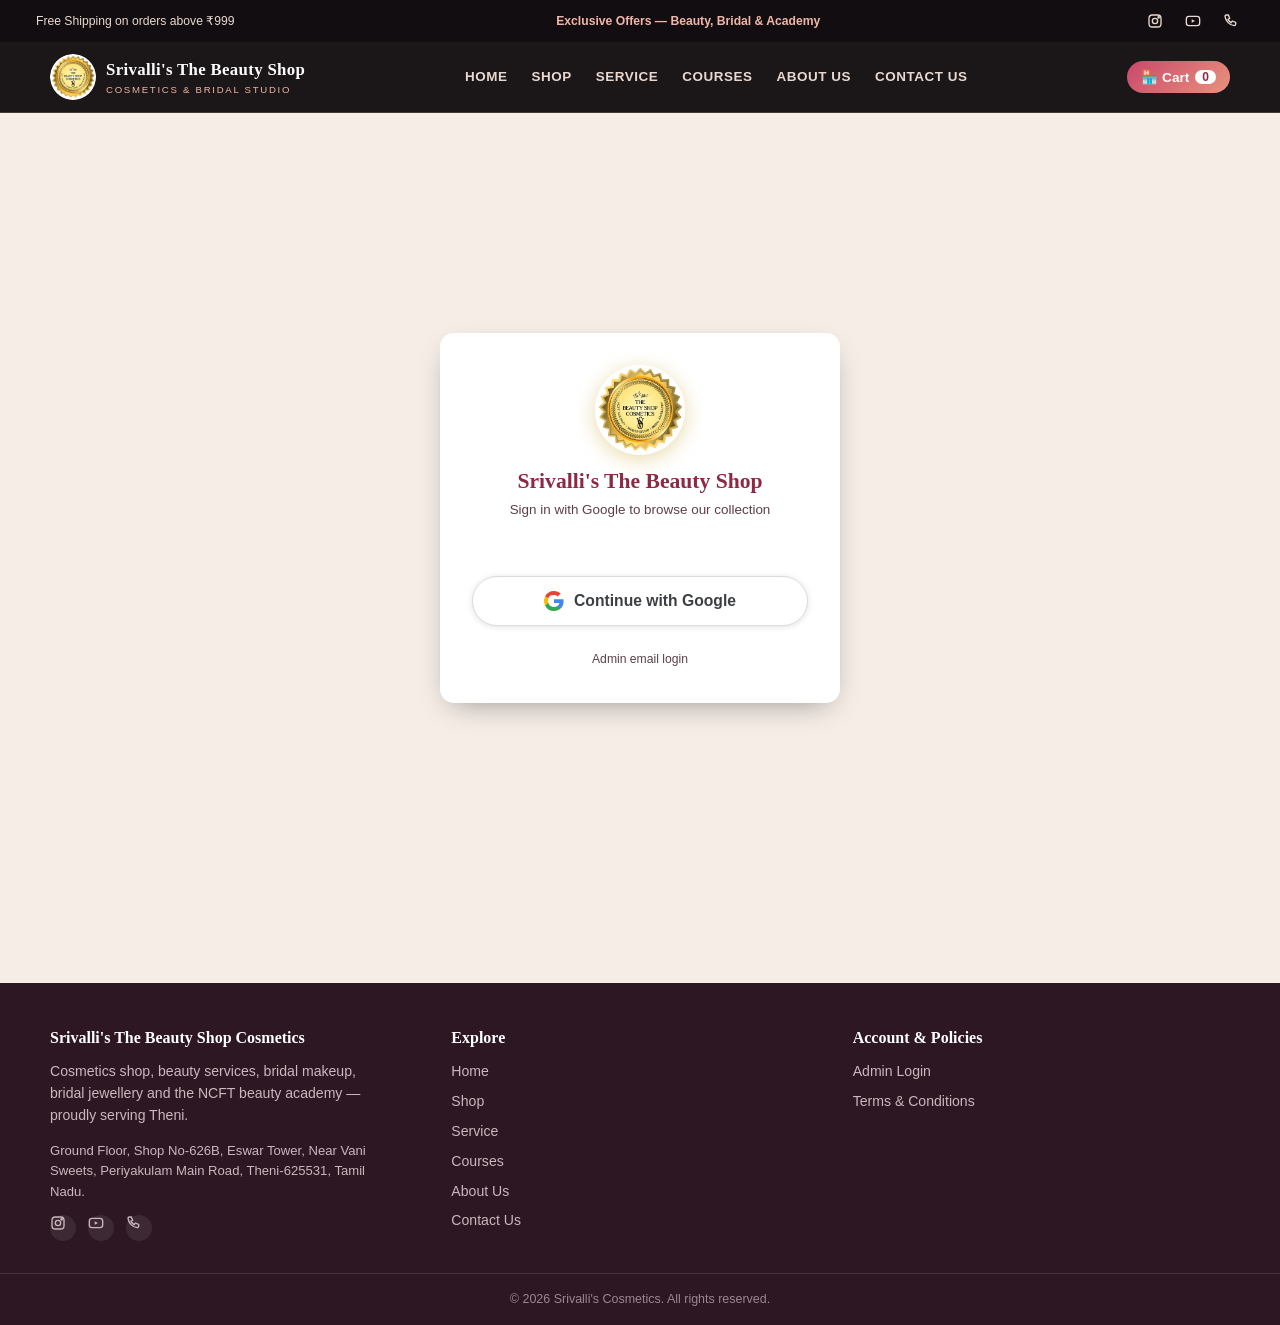
==== index.html @ b023179b "final commit 1" ====
<!DOCTYPE html>
<html lang="en">
<head>
<meta charset="UTF-8">
  <link rel="icon" type="image/svg+xml" href="favicon.svg">
  <link rel="icon" type="image/png" href="assets/img/logo-round.png">
  <link rel="apple-touch-icon" href="assets/img/logo-round.png">
<meta name="viewport" content="width=device-width, initial-scale=1.0, viewport-fit=cover">
  <meta name="theme-color" content="#1A1015">
  <meta name="mobile-web-app-capable" content="yes">
  <meta name="apple-mobile-web-app-capable" content="yes">
  <meta name="apple-mobile-web-app-status-bar-style" content="black-translucent">
  <meta name="apple-mobile-web-app-title" content="Srivalli's Cosmetics">
<title>Srivalli's The Beauty Shop Cosmetics | Beauty, Bridal Studio &amp; Cosmetics Shop</title>
<meta name="description" content="Shop cosmetics, hair care, perfume and jewellery. Book facials, bridal makeup and beauty academy courses at Srivalli's The Beauty Shop Cosmetics, Theni.">
<meta name="keywords" content="Srivalli's The Beauty Shop Cosmetics, cosmetics shop Theni, beauty parlour Theni, bridal makeup Theni, beauty academy Theni, NCFT academy, makeup studio Theni, bridal jewellery Theni, online cosmetics Tamil Nadu, hair care, perfume, nail art, saree draping, facial, hydra facial, HD makeup, airbrush makeup">
<meta name="author" content="Srivalli's The Beauty Shop Cosmetics">
<meta name="robots" content="index,follow,max-image-preview:large,max-snippet:-1,max-video-preview:-1">
<meta name="theme-color" content="#120D10">
<meta name="geo.region" content="IN-TN">
<meta name="geo.placename" content="Theni, Tamil Nadu">
<meta name="geo.position" content="10.0104;77.4768">
<meta name="ICBM" content="10.0104, 77.4768">
<link rel="canonical" href="https://srivallis-cosmetics.in/" id="canonicalLink">
<!-- Open Graph (Facebook / WhatsApp / LinkedIn social previews) -->
<meta property="og:site_name" content="Srivalli's The Beauty Shop Cosmetics">
<meta property="og:locale" content="en_IN">
<meta property="og:title" content="Srivalli's The Beauty Shop Cosmetics | Beauty, Bridal Studio &amp; Cosmetics Shop">
<meta property="og:description" content="Shop cosmetics, hair care, perfume and jewellery. Book facials, bridal makeup and beauty academy courses at Srivalli's The Beauty Shop Cosmetics, Theni.">
<meta property="og:type" content="website">
<meta property="og:url" content="https://srivallis-cosmetics.in/" id="ogUrl">
<meta property="og:image" content="https://srivallis-cosmetics.in/assets/img/logo.jpg" id="ogImage">
<meta property="og:image:width" content="480">
<meta property="og:image:height" content="488">
<meta property="og:image:alt" content="Srivalli's The Beauty Shop Cosmetics — Beauty Shop, Academy &amp; Bridal Studio, Theni">
<!-- Twitter / X card -->
<meta name="twitter:card" content="summary_large_image">
<meta name="twitter:title" content="Srivalli's The Beauty Shop Cosmetics | Beauty, Bridal Studio &amp; Cosmetics Shop">
<meta name="twitter:description" content="Shop cosmetics, hair care, perfume and jewellery. Book facials, bridal makeup and beauty academy courses at Srivalli's The Beauty Shop Cosmetics, Theni.">
<meta name="twitter:image" content="https://srivallis-cosmetics.in/assets/img/logo.jpg">
<meta http-equiv="Content-Security-Policy" content="default-src 'self'; script-src 'self' 'unsafe-inline'; style-src 'self' https://fonts.googleapis.com 'unsafe-inline'; font-src 'self' https://fonts.gstatic.com data:; img-src 'self' data: blob: https:; connect-src 'self' https://*.supabase.co wss://*.supabase.co https://accounts.google.com; frame-src 'self' https://accounts.google.com; form-action 'self' https://accounts.google.com; base-uri 'self';">
<link rel="icon" href="assets/img/logo-square.png" type="image/png">
<link rel="apple-touch-icon" href="assets/img/logo-square.png">
<link rel="manifest" href="site.webmanifest">
<!-- Performance: preconnect to required origins (Technical/UX SEO) -->
<link rel="preconnect" href="https://fonts.googleapis.com">
<link rel="preconnect" href="https://fonts.gstatic.com" crossorigin>
<link rel="preconnect" href="https://edwlwrpjilipvdlpjtxr.supabase.co" crossorigin>
<link rel="dns-prefetch" href="https://cdn.jsdelivr.net">
<link rel="preload" as="image" href="assets/img/logo.jpg">
<link href="https://fonts.googleapis.com/css2?family=Playfair+Display:wght@600;700&family=Cormorant+Garamond:ital,wght@1,600;1,700&family=Jost:wght@400;500;600;700&display=swap" rel="stylesheet">
<link rel="stylesheet" href="assets/css/style.css">
<!-- Structured data: LocalBusiness / BeautySalon (Authority + rich results) -->
<script type="application/ld+json">
{
  "@context": "https://schema.org",
  "@type": ["BeautySalon","Store","HealthAndBeautyBusiness"],
  "@id": "https://srivallis-cosmetics.in/#business",
  "name": "Srivalli's The Beauty Shop Cosmetics",
  "alternateName": "Sri Valli's The Beauty Shop Cosmetics",
  "description": "Cosmetics shop, professional makeup studio, bridal jewellery and NCFT-affiliated beauty academy in Theni, Tamil Nadu.",
  "image": "https://srivallis-cosmetics.in/assets/img/logo.jpg",
  "logo": "https://srivallis-cosmetics.in/assets/img/logo.jpg",
  "url": "https://srivallis-cosmetics.in/",
  "telephone": "+918300633810",
  "priceRange": "₹₹",
  "currenciesAccepted": "INR",
  "paymentAccepted": "WhatsApp, Cash on Delivery",
  "address": {
    "@type": "PostalAddress",
    "streetAddress": "Ground Floor, Shop No-626B, Eswar Tower, Near Vani Sweets, Periyakulam Main Road",
    "addressLocality": "Theni",
    "addressRegion": "Tamil Nadu",
    "postalCode": "625531",
    "addressCountry": "IN"
  },
  "geo": { "@type": "GeoCoordinates", "latitude": 10.0104, "longitude": 77.4768 },
  "openingHoursSpecification": [{
    "@type": "OpeningHoursSpecification",
    "dayOfWeek": ["Monday","Tuesday","Wednesday","Thursday","Friday","Saturday","Sunday"],
    "opens": "09:00", "closes": "21:00"
  }],
  "sameAs": [
    "https://instagram.com/sri_vallis_cosmetics",
    "https://www.youtube.com/@vallizwomensexclusive4914"
  ],
  "department": [
    { "@type": "Store", "name": "Cosmetics Shop" },
    { "@type": "BeautySalon", "name": "Makeup &amp; Bridal Studio" },
    { "@type": "EducationalOrganization", "name": "NCFT Beauty Academy" }
  ]
}
</script>

<script type="application/ld+json">
{
  "@context": "https://schema.org",
  "@type": "FAQPage",
  "mainEntity": [
    {
      "@type": "Question",
      "name": "Where is Srivalli's The Beauty Shop Cosmetics located?",
      "acceptedAnswer": { "@type": "Answer", "text": "We are at Ground Floor, Shop No-626B, Eswar Tower, Near Vani Sweets, Periyakulam Main Road, Theni-625531, Tamil Nadu. You can also shop online and message us on WhatsApp at +91 83006 33810." }
    },
    {
      "@type": "Question",
      "name": "What products can I buy at Srivalli's The Beauty Shop Cosmetics?",
      "acceptedAnswer": { "@type": "Answer", "text": "We stock over 5,000 products including cosmetics, hair care, perfume, jewellery, creams, room sprays, bangles and beauty accessories from trusted brands." }
    },
    {
      "@type": "Question",
      "name": "How do I pay for my order?",
      "acceptedAnswer": { "@type": "Answer", "text": "Place your order via WhatsApp — fill in your name, phone and delivery address, then tap 'Place Order via WhatsApp'. Our team will confirm and arrange delivery within 10 days." }
    },
    {
      "@type": "Question",
      "name": "How will I know my order is confirmed?",
      "acceptedAnswer": { "@type": "Answer", "text": "After checkout your order details are sent to our WhatsApp number. Our team verifies the payment and confirms your order." }
    },
    {
      "@type": "Question",
      "name": "What beauty services do you offer?",
      "acceptedAnswer": { "@type": "Answer", "text": "We offer facials, steam bath, hair styling, bridal makeup, hair extensions, saree draping and nail art. Tap any service on our site to enquire on WhatsApp." }
    },
    {
      "@type": "Question",
      "name": "Do you offer beauty academy courses?",
      "acceptedAnswer": { "@type": "Answer", "text": "Yes. Our NCFT-affiliated academy offers a Basic course (threading, facial, hair cuts, normal makeup) and an Advanced course (hair extensions, hydra facial, HD makeup, airbrush makeup, party makeup, hair styling, nail art)." }
    },
    {
      "@type": "Question",
      "name": "Do you do bridal makeup and bridal jewellery?",
      "acceptedAnswer": { "@type": "Answer", "text": "Yes, we have a professional bridal makeup studio and a bridal jewellery collection. Contact us on WhatsApp for packages and appointments." }
    }
  ]
}
</script>
<script type="application/ld+json">
{
  "@context": "https://schema.org",
  "@type": "WebSite",
  "@id": "https://srivallis-cosmetics.in/#website",
  "name": "Srivalli's The Beauty Shop Cosmetics",
  "url": "https://srivallis-cosmetics.in/",
  "publisher": { "@id": "https://srivallis-cosmetics.in/#business" },
  "inLanguage": "en-IN",
  "potentialAction": {
    "@type": "SearchAction",
    "target": { "@type": "EntryPoint", "urlTemplate": "https://srivallis-cosmetics.in/#shop" },
    "query-input": "required name=search_term_string"
  }
}
</script>
<script type="application/ld+json">
{
  "@context": "https://schema.org",
  "@type": "ItemList",
  "name": "Beauty Services at Srivalli's The Beauty Shop Cosmetics",
  "itemListElement": [
    { "@type": "Service", "position": 1, "name": "Facial", "areaServed": "Theni, Tamil Nadu", "provider": { "@id": "https://srivallis-cosmetics.in/#business" } },
    { "@type": "Service", "position": 2, "name": "Steam Bath", "areaServed": "Theni, Tamil Nadu", "provider": { "@id": "https://srivallis-cosmetics.in/#business" } },
    { "@type": "Service", "position": 3, "name": "Hair Style", "areaServed": "Theni, Tamil Nadu", "provider": { "@id": "https://srivallis-cosmetics.in/#business" } },
    { "@type": "Service", "position": 4, "name": "Bridal Makeup", "areaServed": "Theni, Tamil Nadu", "provider": { "@id": "https://srivallis-cosmetics.in/#business" } },
    { "@type": "Service", "position": 5, "name": "Hair Extensions", "areaServed": "Theni, Tamil Nadu", "provider": { "@id": "https://srivallis-cosmetics.in/#business" } },
    { "@type": "Service", "position": 6, "name": "Saree Draping", "areaServed": "Theni, Tamil Nadu", "provider": { "@id": "https://srivallis-cosmetics.in/#business" } },
    { "@type": "Service", "position": 7, "name": "Nail Art", "areaServed": "Theni, Tamil Nadu", "provider": { "@id": "https://srivallis-cosmetics.in/#business" } }
  ]
}
</script>
<script type="application/ld+json">
{
  "@context": "https://schema.org",
  "@type": "BreadcrumbList",
  "itemListElement": [
    { "@type": "ListItem", "position": 1, "name": "Home", "item": "https://srivallis-cosmetics.in/" },
    { "@type": "ListItem", "position": 2, "name": "Shop", "item": "https://srivallis-cosmetics.in/#shop" },
    { "@type": "ListItem", "position": 3, "name": "Services", "item": "https://srivallis-cosmetics.in/#services" },
    { "@type": "ListItem", "position": 4, "name": "Courses", "item": "https://srivallis-cosmetics.in/#courses" },
    { "@type": "ListItem", "position": 5, "name": "About Us", "item": "https://srivallis-cosmetics.in/#about" },
    { "@type": "ListItem", "position": 6, "name": "Contact Us", "item": "https://srivallis-cosmetics.in/#contact" }
  ]
}
</script>

<script type="application/ld+json">
{
  "@context": "https://schema.org",
  "@type": "ItemList",
  "name": "Srivalli's The Beauty Shop Cosmetics Product Catalogue",
  "description": "Cosmetics, hair care, perfume, jewellery and beauty accessories"
}
</script>

</head>
<body>
<a class="skip-nav" href="#main-content">Skip to main content</a>

<main>
  <!-- ================= HOME ================= -->
  <section id="home" class="page-section hero">
    <div class="hero-grid">
      <div class="reveal" style="position:relative;z-index:2;">
        <div class="hero-eyebrow">Be Your Own Kind Of</div>
        <div class="hero-script">Beautiful</div>
        <p class="hero-sub">Premium cosmetics, bridal makeup studio &amp; beauty academy — because you deserve the best.</p>
        <div class="hero-ctas">
          <button class="btn btn-primary" data-go="shop">Shop Now &rarr;</button>
          <button class="btn btn-outline" data-go="services" style="border-color:var(--peach);color:var(--peach);">Explore Services</button>
        </div>
        <div class="hero-trust">
          <span class="t"><svg viewBox="0 0 24 24" fill="none" stroke="currentColor" stroke-width="2" width="22" height="22"><path d="M12 2l2.6 6.3L21 9l-5 4.6L17.5 21 12 17.3 6.5 21 8 13.6 3 9l6.4-.7z"/></svg>100% Original</span>
          <span class="t"><svg viewBox="0 0 24 24" fill="none" stroke="currentColor" stroke-width="2" width="22" height="22"><circle cx="12" cy="12" r="9"/><path d="M9 12l2 2 4-4"/></svg>Cruelty Free</span>
          <span class="t"><svg viewBox="0 0 24 24" fill="none" stroke="currentColor" stroke-width="2" width="22" height="22"><rect x="4" y="10" width="16" height="10" rx="2"/><path d="M8 10V7a4 4 0 0 1 8 0v3"/></svg>Secure Payment</span>
        </div>
      </div>
      <div class="hero-visual reveal" id="heroVisual" style="position:relative;z-index:2;"></div>
    </div>
  </section>

  <div class="utility-strip">
    <div class="container">
      <div class="grid">
        <div class="utility-card">
          <svg viewBox="0 0 24 24" fill="none" stroke="currentColor" stroke-width="2" width="26" height="26"><path d="M3 7h11v8H3zM14 10h4l3 3v2h-7zM6.5 19a1.5 1.5 0 1 0 0-3 1.5 1.5 0 0 0 0 3zM17.5 19a1.5 1.5 0 1 0 0-3 1.5 1.5 0 0 0 0 3z"/></svg>
          <span><b>Free Shipping</b><span>On orders above &#8377;999</span></span>
        </div>
        <div class="utility-card">
          <svg viewBox="0 0 24 24" fill="none" stroke="currentColor" stroke-width="2" width="26" height="26"><path d="M3 12a9 9 0 1 0 3-6.7M3 4v5h5"/></svg>
          <span><b>Easy Returns</b><span>Within 7 days</span></span>
        </div>
        <div class="utility-card">
          <svg viewBox="0 0 24 24" fill="none" stroke="currentColor" stroke-width="2" width="26" height="26"><path d="M20.6 7.5l-8.6-4-8.6 4v9l8.6 4 8.6-4z"/><path d="M3.4 7.5l8.6 4 8.6-4M12 11.5V21"/></svg>
          <span><b>Exclusive Offers</b><span>For our customers</span></span>
        </div>
        <div class="utility-card">
          <svg viewBox="0 0 24 24" fill="none" stroke="currentColor" stroke-width="2" width="26" height="26"><rect x="4" y="10" width="16" height="10" rx="2"/><path d="M8 10V7a4 4 0 0 1 8 0v3"/></svg>
          <span><b>Secure Payment</b><span>UPI &amp; Razorpay</span></span>
        </div>
      </div>
    </div>
  </div>

  <!-- ================= SHOP ================= -->
  <section id="shop" class="page-section section-shell">
    <div class="container">
      <div class="section-head reveal">
        <div class="eyebrow">Full Catalogue</div>
        <h2>Shop All Products</h2>
      </div>
      <div class="shop-layout">
        <aside class="cat-list" id="catList">
          <h4>Categories</h4>
        </aside>
        <div>
          <div class="shop-toolbar">
            <input type="search" class="search-box" id="searchBox" placeholder="Search products by name...">
          </div>
          <div class="result-count" id="resultCount" style="margin-bottom:14px;"></div>
          <div class="product-grid" id="productGrid"></div>
          <div class="pagination" id="pagination"></div>
        </div>
      </div>
    </div>
  </section>

  <!-- ================= SERVICES ================= -->
  <section id="services" class="page-section section-shell alt">
    <div class="container">
      <div class="section-head reveal">
        <div class="eyebrow">Beauty Studio</div>
        <h2>Our Services</h2>
        <p>Tap any service to book or enquire &mdash; we'll connect with you on WhatsApp.</p>
      </div>
      <div class="grid grid-3" id="servicesGrid"></div>
    </div>
  </section>

  <!-- ================= COURSES ================= -->
  <section id="courses" class="page-section section-shell">
    <div class="container">
      <div class="section-head reveal">
        <div class="eyebrow">Beauty Academy</div>
        <h2>Academic Courses</h2>
        <p>Tap any course to enquire about fees, dates and batch availability.</p>
      </div>
      <h3 style="margin-bottom:16px;">Basic Course</h3>
      <div class="grid grid-4" id="basicCourseGrid" style="margin-bottom:40px;"></div>
      <h3 style="margin-bottom:16px;">Advanced Course</h3>
      <div class="grid grid-4" id="advancedCourseGrid"></div>
    </div>
  </section>

  <!-- ================= ABOUT ================= -->
  <section id="about" class="page-section section-shell dark">
    <div class="container">
      <div class="about-grid">
        <div class="about-badge reveal">
          <img src="assets/img/logo.jpg" alt="Sri Valli's The Beauty Shop Cosmetics — NCFT Academy, Makeup Studio, Bridal Jewellery" loading="lazy">
        </div>
        <div class="reveal">
          <div class="eyebrow" style="color:var(--peach);">About Us</div>
          <h2>Srivalli's The Beauty Shop Cosmetics</h2>
          <p>A trusted name in Theni for cosmetics, a professional makeup studio, bridal jewellery and the NCFT-affiliated beauty academy — helping every customer look and feel their best.</p>
          <ul class="about-points">
            <li><svg viewBox="0 0 24 24" fill="none" stroke="currentColor" stroke-width="2" width="18" height="18"><circle cx="12" cy="12" r="9"/><path d="M9 12l2 2 4-4"/></svg>5,000+ genuine cosmetics, hair, perfume &amp; jewellery products</li>
            <li><svg viewBox="0 0 24 24" fill="none" stroke="currentColor" stroke-width="2" width="18" height="18"><circle cx="12" cy="12" r="9"/><path d="M9 12l2 2 4-4"/></svg>Bridal makeup studio &amp; saree draping experts</li>
            <li><svg viewBox="0 0 24 24" fill="none" stroke="currentColor" stroke-width="2" width="18" height="18"><circle cx="12" cy="12" r="9"/><path d="M9 12l2 2 4-4"/></svg>NCFT Beauty Academy — basic &amp; advanced courses</li>
            <li><svg viewBox="0 0 24 24" fill="none" stroke="currentColor" stroke-width="2" width="18" height="18"><circle cx="12" cy="12" r="9"/><path d="M9 12l2 2 4-4"/></svg>Bridal jewellery collection</li>
          </ul>
        </div>
      </div>
    </div>
  </section>

  <!-- ================= CONTACT ================= -->
  <section id="contact" class="page-section section-shell" style="background:var(--black-soft);color:#EADFD8;">
    <div class="container">
      <div class="section-head reveal">
        <div class="eyebrow" style="color:var(--peach);">Get In Touch</div>
        <h2 style="color:#fff;">Contact Us</h2>
      </div>
      <div class="contact-grid">
        <div class="reveal">
          <ul class="contact-info-list">
            <li>
              <svg viewBox="0 0 24 24" fill="none" stroke="currentColor" stroke-width="2" width="22" height="22"><path d="M21 10c0 7-9 12-9 12s-9-5-9-12a9 9 0 1 1 18 0z"/><circle cx="12" cy="10" r="3"/></svg>
              <span><b>Visit Us</b><span id="contactAddress">Ground Floor, Shop No-626B, Eswar Tower, Near Vani Sweets, Periyakulam Main Road, Theni-625531, Tamil Nadu.</span></span>
            </li>
            <li>
              <svg viewBox="0 0 24 24" fill="none" stroke="currentColor" stroke-width="2" width="22" height="22"><path d="M3 5a2 2 0 0 1 2-2h3l2 5-2.5 1.5a11 11 0 0 0 5 5L14 12l5 2v3a2 2 0 0 1-2 2A16 16 0 0 1 3 5z"/></svg>
              <span><b>WhatsApp</b><a id="contactWaLink" href="https://wa.me/918300633810" target="_blank" rel="noopener">+91 83006 33810</a></span>
            </li>
            <li>
              <svg viewBox="0 0 24 24" fill="none" stroke="currentColor" stroke-width="2" width="22" height="22"><rect x="3" y="3" width="18" height="18" rx="5"/><circle cx="12" cy="12" r="4"/><circle cx="17.5" cy="6.5" r="1"/></svg>
              <span><b>Instagram</b><a id="contactIgLink" href="https://instagram.com/sri_vallis_cosmetics" target="_blank" rel="noopener">@sri_vallis_cosmetics</a></span>
            </li>
            <li>
              <svg viewBox="0 0 24 24" fill="none" stroke="currentColor" stroke-width="2" width="22" height="22"><rect x="2" y="5" width="20" height="14" rx="4"/><path d="M10 9.5l5 2.5-5 2.5z" fill="currentColor" stroke="none"/></svg>
              <span><b>YouTube</b><a id="contactYtLink" href="https://www.youtube.com/@vallizwomensexclusive4914" target="_blank" rel="noopener">@vallizwomensexclusive4914</a></span>
            </li>
          </ul>
          <a id="contactWaBtn" href="https://wa.me/918300633810" target="_blank" rel="noopener" class="btn btn-wa">Chat on WhatsApp</a>
        </div>
        <div class="card reveal" style="background:#241A1E;border-color:rgba(201,160,124,.25);">
          <h3 style="color:#fff;">Send us a message</h3>
          <p style="font-size:.85rem;">Sends straight to our WhatsApp — no email needed.</p>
          <div id="contactForm">
            <div class="field"><label style="color:#EADFD8;">Your Name</label><input id="cfName" required></div>
            <div class="field"><label style="color:#EADFD8;">Phone Number</label><input id="cfPhone" type="tel" required pattern="[0-9]{10}"></div>
            <div class="field"><label style="color:#EADFD8;">Message</label><textarea id="cfMessage" required placeholder="How can we help?"></textarea></div>
            <button type="button" id="cfSubmitBtn" class="btn btn-wa btn-block">Send via WhatsApp</button>
          </div>
        </div>
      </div>
    </div>
  </section>
</main>

<!-- ================= PRODUCT DETAIL MODAL ================= -->
<div class="modal-backdrop" id="productModalBackdrop" role="dialog" aria-modal="true" aria-label="Product Details">
  <div class="product-modal">
    <button class="product-modal-close" id="productModalClose" aria-label="Close">&times;</button>
    <div class="product-modal-photo-wrap" id="pmPhotoWrap"></div>
    <div class="product-modal-share-row" id="pmShareRow"></div>
    <div class="product-modal-body">
      <div id="pmInfo"></div>
      <div id="pmPricing"></div>
      <div id="pmActions"></div>
      <div class="pm-reviews-section" id="pmReviews"></div>
    </div>
  </div>
</div>

<!-- ================= CART / CHECKOUT DRAWER ================= -->
<div class="drawer-backdrop" id="drawerBackdrop"></div>
<div class="drawer" id="cartDrawer" role="dialog" aria-modal="true" aria-label="Cart">
  <div class="drawer-head">
    <h3 id="drawerTitle">Your Cart</h3>
    <button class="drawer-close" id="drawerClose" aria-label="Close">&times;</button>
  </div>
  <div class="drawer-body" id="drawerBody"></div>
  <div class="drawer-foot" id="drawerFoot"></div>
</div>

<!-- ================= SERVICE / COURSE BOOKING MODAL ================= -->
<div class="modal-backdrop" id="bookingBackdrop" role="dialog" aria-modal="true" aria-label="Book Service or Course">
  <div class="modal booking-modal-body">
    <span class="booking-service-tag" id="bookingTag">Service</span>
    <h3 id="bookingTitle">Book a Service</h3>
    <p style="font-size:.82rem;color:var(--ink-soft);margin-bottom:18px;">Fill in your details — we'll reach out on WhatsApp to confirm your booking.</p>
    <div class="field"><label for="bkName">Your Name *</label><input id="bkName" required placeholder="Full name"></div>
    <div class="field"><label for="bkPhone">Phone Number *</label><input id="bkPhone" type="tel" required pattern="[0-9]{10}" placeholder="10-digit mobile number"></div>
    <div class="field"><label for="bkMsg">Message (optional)</label><textarea id="bkMsg" placeholder="Preferred date, time, or any questions..."></textarea></div>
    <button type="button" class="btn btn-wa btn-block" id="bkSubmitBtn">Send Enquiry on WhatsApp</button>
    <button type="button" class="btn btn-outline btn-block" id="bkCloseBtn" style="margin-top:10px;">Cancel</button>
  </div>
</div>

<!-- ================= TERMS & CONDITIONS MODAL ================= -->
<div class="modal-backdrop" id="termsBackdrop" role="dialog" aria-modal="true" aria-label="Terms and Conditions">
  <div class="modal terms-modal-body">
    <h3>Terms &amp; Conditions</h3>
    <ol>
      <li><b>Orders.</b> Placing an order means you confirm the details (address, products, payment) you entered are accurate.</li>
      <li><b>Payment.</b> Orders are confirmed only after our team verifies your UPI payment (UTR number + screenshot) or your Razorpay payment.</li>
      <li><b>Shipping.</b> Orders are shipped from our Theni store to the delivery address you provide. Delivery timelines may vary by location.</li>
      <li><b>Returns.</b> Easy returns within 7 days of delivery for unopened/unused products, as per our return policy.</li>
      <li><b>Services &amp; Courses.</b> Bookings for facials, bridal makeup, hair styling, nail art and academy courses are confirmed directly with our team over WhatsApp; prices are shared on enquiry.</li>
      <li><b>Privacy.</b> Your name, phone number and address are used only to process and deliver your order, and are not shared with third parties beyond what's required to ship your order.</li>
    </ol>
    <button class="btn btn-primary mt-30" id="termsCloseBtn">Close</button>
  </div>
</div>

<script src="assets/js/supabase.min.js"></script>
<script src="assets/js/site-config.js"></script>
<script src="assets/js/analytics.js"></script>
<script src="assets/js/products-data.js"></script>
<script src="assets/js/supabase-client.js"></script>
<script src="assets/js/shared.js"></script>
<script src="assets/js/featured-products.js"></script><script src="assets/js/app.js"></script><script src="assets/js/drawer-cart.js"></script><script src="assets/js/cinema.js"></script>
</body>
</html>
---- assets/css/style.css ----
/* ============================================================================
   Srivalli's Cosmetics — design tokens
   Palette: warm cream base, deep berry-rose primary, rose-gold accent,
   plum ink text. Display serif (Playfair) + clean sans (Jost).
   Signature element: a slow drifting layer of beauty-product silhouettes
   (lipstick, perfume, nail polish, bangle) behind every page.
   ========================================================================= */

:root{
  --black:       #120D10;
  --black-soft:  #1C1417;
  --cream:       #F5EDE6;
  --cream-deep:  #ECDED3;
  --berry:       #C9486B;
  --berry-dark:  #8C2A45;
  --peach:       #F2B6A8;
  --peach-deep:  #E8927C;
  --rose-gold:   #C9A07C;
  --rose-gold-l: #E9C9B4;
  --ink:         #2C1722;
  --ink-soft:    #5B3E4A;
  --gold:        #C9A227;
  --white:       #FFFFFF;
  --success:     #2F7D5A;
  --warn:        #B3214E;

  --font-display: "Playfair Display", "Georgia", serif;
  --font-script: "Cormorant Garamond", "Playfair Display", serif;
  --font-body: "Jost", "Segoe UI", sans-serif;

  --radius: 14px;
  --radius-sm: 8px;
  --shadow: 0 10px 30px -12px rgba(18,13,16,.45);
  --shadow-sm: 0 4px 14px -6px rgba(18,13,16,.3);
  --container: 1220px;
}

*,*::before,*::after{ box-sizing:border-box; }
html{ scroll-behavior:smooth; }
body{
  margin:0;
  font-family:var(--font-body);
  background:var(--cream);
  color:var(--ink);
  line-height:1.55;
  -webkit-font-smoothing:antialiased;
  position:relative;
  min-height:100vh;
}
h1,h2,h3,h4{
  font-family:var(--font-display);
  color:var(--berry-dark);
  margin:0 0 .4em;
  line-height:1.15;
  font-weight:700;
}
h1{ font-size:clamp(2rem,5vw,3.4rem); }
h2{ font-size:clamp(1.5rem,3.2vw,2.3rem); }
h3{ font-size:1.3rem; }
p{ margin:0 0 1em; color:var(--ink-soft); }
a{ color:var(--berry); text-decoration:none; }
img{ max-width:100%; display:block; }
button{ font-family:inherit; cursor:pointer; }
.container{ max-width:var(--container); margin:0 auto; padding:0 20px; }
:focus-visible{ outline:3px solid var(--gold); outline-offset:2px; }

/* ---------------------------------------------------------------------------
   FLOATING DECOR LAYER — the signature ambient animation, present on every
   page (fixed, behind content, ignores pointer events, respects
   prefers-reduced-motion).
   ------------------------------------------------------------------------ */
.float-decor{
  position:fixed; inset:0; z-index:0; overflow:hidden;
  pointer-events:none;
}
.float-decor svg.fi{
  position:absolute;
  bottom:-120px;
  opacity:.16;
  animation: floatUp linear infinite;
  filter: drop-shadow(0 6px 10px rgba(44,23,34,.12));
}
@keyframes floatUp{
  0%   { transform: translateY(0) rotate(0deg); }
  50%  { transform: translateY(-55vh) rotate(8deg); }
  100% { transform: translateY(-115vh) rotate(-6deg); }
}
@media (prefers-reduced-motion: reduce){
  .float-decor svg.fi{ animation:none; opacity:.08; }
}

/* everything else sits above the decor layer */
header.site-header, main, footer.site-footer{ position:relative; z-index:1; }

/* ---------------------------------------------------------------------------
   UTILITY BAR (top dark strip)
   ------------------------------------------------------------------------ */
.utility-bar{
  background:var(--black); color:#E9D9D0; font-size:.76rem;
  padding:8px 20px; position:relative; z-index:60;
}
.utility-bar .container{ display:flex; justify-content:space-between; align-items:center; gap:16px; flex-wrap:wrap; }
.utility-bar a{ color:#E9D9D0; }
.utility-bar a:hover{ color:var(--peach); }
.utility-left, .utility-right{ display:flex; gap:18px; align-items:center; }
.utility-mid{ color:var(--peach); font-weight:600; }
.social-icons{ display:flex; gap:12px; }
.social-icons a{ display:flex; align-items:center; justify-content:center; width:26px; height:26px; }
.social-icons svg{ width:16px; height:16px; }

/* ---------------------------------------------------------------------------
   HEADER / NAV — dark, sticky over the whole site (matches reference design)
   ------------------------------------------------------------------------ */
header.site-header{
  background:rgba(18,13,16,.96);
  backdrop-filter:blur(6px);
  border-bottom:1px solid rgba(201,160,124,.25);
  position:sticky; top:0; z-index:50;
}
.nav-wrap{
  display:flex; align-items:center; justify-content:space-between;
  padding:12px 20px; max-width:var(--container); margin:0 auto; gap:16px;
}
.brand{ display:flex; align-items:center; gap:10px; }
.brand img{ height:46px; width:46px; border-radius:50%; object-fit:cover; }
.brand-text{ font-family:var(--font-display); font-weight:700; font-size:1.25rem; color:#fff; letter-spacing:.02em; }
.brand-text span{ display:block; font-family:var(--font-body); font-weight:400; font-size:.6rem; letter-spacing:.18em; text-transform:uppercase; color:var(--peach); }

nav.main-nav{ display:flex; align-items:center; gap:24px; }
nav.main-nav a{
  color:#E9D9D0; font-size:.84rem; font-weight:600; letter-spacing:.04em; text-transform:uppercase; position:relative; padding:4px 0;
}
nav.main-nav a.active, nav.main-nav a:hover{ color:var(--peach); }
nav.main-nav a.active::after{
  content:""; position:absolute; left:0; right:0; bottom:-4px; height:2px; background:var(--gold);
}
.nav-actions{ display:flex; align-items:center; gap:14px; }
.cart-pill{
  display:flex; align-items:center; gap:6px; background:linear-gradient(135deg,var(--berry),var(--peach-deep)); color:#fff;
  padding:8px 14px; border-radius:999px; font-size:.85rem; font-weight:600; border:none;
}
.cart-pill .count{ background:#fff; color:var(--berry-dark); border-radius:999px; padding:0 7px; font-size:.75rem; }
.menu-toggle{ display:none; background:none; border:none; font-size:1.6rem; color:#fff; }

@media (max-width:880px){
  nav.main-nav{
    position:fixed; left:0; right:0; background:var(--black);
    flex-direction:column; align-items:flex-start; gap:0; padding:10px 20px 20px;
    border-bottom:1px solid rgba(201,160,124,.25);
    top:-100vh !important; transition:top .25s ease;
    z-index:49;
  }
  nav.main-nav.open{ top:var(--mobile-nav-top,0) !important; }
  nav.main-nav a{ width:100%; padding:12px 0; border-bottom:1px solid rgba(255,255,255,.06); }
  .menu-toggle{ display:block; }
  .utility-mid{ display:none; }
  .brand-text{ font-size:1.05rem; }
}
@media (max-width:360px){
  .brand-text span{ display:none; }
}

/* ---------------------------------------------------------------------------
   BUTTONS
   ------------------------------------------------------------------------ */
.btn{
  display:inline-flex; align-items:center; justify-content:center; gap:8px;
  border-radius:999px; padding:13px 28px; font-weight:600; font-size:.95rem;
  border:2px solid transparent; transition:.18s; text-align:center;
}
.btn-primary{ background:var(--berry); color:#fff; }
.btn-primary:hover{ background:var(--berry-dark); }
.btn-outline{ background:transparent; border-color:var(--berry); color:var(--berry); }
.btn-outline:hover{ background:var(--berry); color:#fff; }
.btn-gold{ background:var(--gold); color:#fff; }
.btn-gold:hover{ background:#9a7124; }
.btn-wa{ background:#25D366; color:#fff; }
.btn-wa:hover{ background:#1ea952; }
.btn-block{ width:100%; }
.btn-sm{ padding:8px 16px; font-size:.82rem; }
.btn[disabled]{ opacity:.5; cursor:not-allowed; }

/* ---------------------------------------------------------------------------
   HERO — dark, image-led, gradient script headline (matches reference)
   ------------------------------------------------------------------------ */
.hero{
  background:radial-gradient(ellipse at 70% 30%, #241A1E 0%, var(--black) 65%);
  color:#fff; padding:70px 0 50px; position:relative; overflow:hidden;
}
/* ── MOBILE HERO HEIGHT FIX ──
   On desktop: full screen (100vh) hero is fine.
   On mobile: reduce to 70vh so users can SEE the shop section below. */
@media (min-width: 821px) {
  .hero { min-height: 100vh; min-height: -webkit-fill-available; }
}
@media (max-width: 820px) {
  .hero {
    min-height: 70vh !important;
    padding: 40px 0 30px !important;
  }
  /* Scroll hint arrow — tells user there's more below */
  .hero::after {
    content: '↓';
    position: absolute;
    bottom: 16px;
    left: 50%;
    transform: translateX(-50%);
    font-size: 1.4rem;
    color: rgba(255,255,255,0.5);
    animation: bounce 1.8s infinite;
  }
}
@keyframes bounce {
  0%,100% { transform: translateX(-50%) translateY(0); }
  50%      { transform: translateX(-50%) translateY(8px); }
}

.hero-grid{ display:grid; grid-template-columns:1fr 1fr; gap:30px; align-items:center; max-width:var(--container); margin:0 auto; padding:0 20px; }
@media (max-width:880px){ .hero-grid{ grid-template-columns:1fr; text-align:center; } }
.hero-eyebrow{
  font-family:var(--font-body); letter-spacing:.22em; text-transform:uppercase;
  font-size:.74rem; color:var(--peach); font-weight:600; margin-bottom:10px;
}
.hero-script{
  font-family:var(--font-script); font-style:italic; font-weight:600;
  font-size:clamp(3rem,7vw,5.2rem); line-height:1;
  background:linear-gradient(135deg,var(--peach) 10%,var(--rose-gold) 60%,var(--gold) 100%);
  -webkit-background-clip:text; background-clip:text; color:transparent;
  margin-bottom:14px;
}
.hero-sub{ color:#D9C7C0; max-width:420px; margin:0 0 26px; }
@media (max-width:880px){ .hero-sub{ margin:0 auto 26px; } }
.hero-ctas{ display:flex; gap:14px; flex-wrap:wrap; }
@media (max-width:880px){ .hero-ctas{ justify-content:center; } }
.hero-trust{ display:flex; gap:26px; margin-top:30px; flex-wrap:wrap; }
@media (max-width:880px){ .hero-trust{ justify-content:center; } }
.hero-trust .t{ display:flex; align-items:center; gap:8px; font-size:.82rem; color:#D9C7C0; }
.hero-trust svg{ width:22px; height:22px; color:var(--peach); }
.hero-visual{ position:relative; }
.hero-visual .imgwrap{
  background:radial-gradient(circle at 50% 45%, rgba(201,160,124,.25), transparent 70%);
  border-radius:50%; padding:20px;
}
.hero-visual svg{ width:100%; height:auto; max-height:420px; }

.utility-strip{
  background:var(--black-soft); border-top:1px solid rgba(201,160,124,.18); padding:18px 0;
}
.utility-strip .grid{ grid-template-columns:repeat(4,1fr); }
@media (max-width:780px){ .utility-strip .grid{ grid-template-columns:repeat(2,1fr); } }
.utility-card{ display:flex; align-items:center; gap:12px; color:#E9D9D0; }
.utility-card svg{ width:26px; height:26px; color:var(--peach); flex-shrink:0; }
.utility-card b{ display:block; color:#fff; font-size:.86rem; }
.utility-card span{ font-size:.76rem; color:#B8A39B; }

/* ---------------------------------------------------------------------------
   SIDE DOT NAVIGATION — removed per request.
   (Previously `.side-dash` — now gone.)
   ------------------------------------------------------------------------ */

/* ---------------------------------------------------------------------------
   CINEMATIC HOME PAGE ANIMATION
   ------------------------------------------------------------------------ */
.cinema-canvas {
  will-change: transform;
  transform: translate3d(0,0,0);
  -webkit-transform: translate3d(0,0,0);
  backface-visibility: hidden;
  -webkit-backface-visibility: hidden;
  position: absolute;
  inset: 0;
  width: 100%;
  height: 100%;
  pointer-events: none;
  z-index: 0;
  display: block;
}
/* Glow ring pulsing behind the hero product */
.cinema-glow-ring {
  position: absolute;
  right: 6%;
  top: 50%;
  transform: translate(0, -50%);
  width: min(46vw, 500px);
  height: min(46vw, 500px);
  border-radius: 50%;
  background: radial-gradient(ellipse at 50% 50%,
    rgba(201,160,124,.22) 0%,
    rgba(201,162,39,.12)  35%,
    rgba(242,182,168,.07) 65%,
    transparent 100%
  );
  animation: ringPulse 4s ease-in-out infinite alternate;
  pointer-events: none;
  z-index: 1;
}
@keyframes ringPulse {
  from { transform: translate(0,-50%) scale(0.9);  opacity:.7; }
  to   { transform: translate(0,-50%) scale(1.08); opacity:1;  }
}
@media (max-width:880px){ .cinema-glow-ring{ display:none; } }

/* Falling rose petals */
@keyframes petalFall {
  0%   { transform: translateY(0)    translateX(0)                  rotate(0deg);   opacity:0; }
  8%   { opacity: 1; }
  50%  { transform: translateY(52vh) translateX(var(--sway,60px))   rotate(calc(var(--rot,360deg) * .5)); }
  92%  { opacity: .8; }
  100% { transform: translateY(110vh) translateX(calc(var(--sway,60px) * -.3)) rotate(var(--rot,360deg)); opacity:0; }
}
@media (prefers-reduced-motion: reduce){
  .cinema-canvas, .cinema-petal, .cinema-glow-ring { display:none !important; }
  @keyframes ringPulse { from{} to{} }
}

/* ===========================================================================
   CROSS-PLATFORM / iOS COMPATIBILITY FIXES
   ========================================================================= */

/* 1. Prevent iOS Safari from zooming on input focus (inputs must be ≥16px) */
input[type="text"],
input[type="email"],
input[type="tel"],
input[type="search"],
input[type="number"],
input[type="password"],
input[type="file"],
select,
textarea {
  font-size: 16px !important;
}

/* 2. Gradient text — Safari requires -webkit- prefix */
.hero-script {
  -webkit-background-clip: text !important;
  background-clip: text !important;
  -webkit-text-fill-color: transparent;
  color: transparent; /* ultimate fallback */
}

/* 3. position:sticky — iOS Safari needs -webkit- prefix */
header.site-header {
  position: -webkit-sticky;
  position: sticky;
}
/* cat-list: see full definition below */

/* 4. gap on flexbox — iOS 14 and below needs margin fallbacks */
.hero-trust {
  display: -webkit-box;
  display: -webkit-flex;
  display: flex;
  -webkit-flex-wrap: wrap;
  flex-wrap: wrap;
  gap: 26px;
}
.hero-trust .t { margin: 0; }

/* 5. aspect-ratio fallback for iOS 14 and below */
.product-card .imgwrap,
.featured-card .imgwrap,
.service-card .imgwrap,
.course-card .imgwrap {
  /* aspect-ratio: 1/1 is set via CSS custom properties;
     provide a min-height fallback for older browsers */
  min-height: 130px;
}

/* 6. touch-action for faster tap response on iOS */
button, a, [role="button"] {
  -webkit-touch-callout: none;
  touch-action: manipulation;
}

/* 7. Safe-area insets for iPhone notch / home indicator */
body {
  padding-bottom: env(safe-area-inset-bottom, 0px);
  padding-left: env(safe-area-inset-left, 0px);
  padding-right: env(safe-area-inset-right, 0px);
}

/* 8. Product grid — auto-fill so it adapts properly on all screen sizes */
.product-grid {
  display: grid;
  grid-template-columns: repeat(4, 1fr);
  gap: 18px;
}
@media (max-width: 980px){ .product-grid { grid-template-columns: repeat(3, 1fr); } }
@media (max-width: 680px){ .product-grid { grid-template-columns: repeat(2, 1fr); } }
@media (max-width: 380px){ .product-grid { grid-template-columns: repeat(2, 1fr); gap: 10px; } }

/* 9. Featured grid on home */
.featured-grid {
  display: grid;
  grid-template-columns: repeat(4, 1fr);
  gap: 22px;
}
@media (max-width: 920px) { .featured-grid { grid-template-columns: repeat(2, 1fr); } }
@media (max-width: 480px) { .featured-grid { grid-template-columns: 1fr 1fr; gap: 12px; } }

/* 10. Service / course grid */
.grid-3 { grid-template-columns: repeat(3, 1fr); }
.grid-4 { grid-template-columns: repeat(4, 1fr); }
@media (max-width: 920px) { .grid-3, .grid-4 { grid-template-columns: repeat(2, 1fr); } }
@media (max-width: 540px) { .grid-3, .grid-4 { grid-template-columns: 1fr 1fr; } }

/* 11. Drawer width — prevent overflow on small iPhones (SE etc.) */
.drawer { width: min(440px, 96vw); max-width: 96vw; }

/* 12. Fix -webkit-fill-available 100vh on mobile Safari */
/* hero min-height moved to media-aware rule below */

/* 13. Utility-strip grid */
.utility-strip .grid {
  display: grid;
  grid-template-columns: repeat(4, 1fr);
  gap: 0;
}
@media (max-width: 780px) { .utility-strip .grid { grid-template-columns: repeat(2, 1fr); gap: 12px; } }
@media (max-width: 420px) { .utility-strip .grid { grid-template-columns: 1fr 1fr; gap: 10px; } }

/* 14. Footer grid on tiny screens */
@media (max-width: 480px) {
  .footer-grid { grid-template-columns: 1fr; }
  .checkout-grid { grid-template-columns: 1fr; }
  .about-grid { grid-template-columns: 1fr; }
  .contact-grid { grid-template-columns: 1fr; }
}

/* 15. Booking modal */
.booking-modal-body { max-width: 440px; }
.booking-modal-body h3 { margin-bottom: 6px; }
.booking-service-tag {
  display: inline-block;
  background: linear-gradient(135deg, var(--berry), var(--peach-deep));
  color: #fff;
  font-size: .8rem;
  font-weight: 600;
  padding: 5px 14px;
  border-radius: 999px;
  margin-bottom: 16px;
}
/* Make service/course cards clickable */
.service-card, .course-card {
  cursor: pointer;
  transition: transform .2s, box-shadow .2s;
}
.service-card:hover, .course-card:hover {
  transform: translateY(-6px);
  box-shadow: var(--shadow);
}
.service-card:focus-within, .course-card:focus-within {
  outline: 3px solid var(--gold);
  outline-offset: 2px;
}

/* 16. Input appearance reset for iOS/Android */
input, select, textarea {
  -webkit-appearance: none;
  -moz-appearance: none;
  appearance: none;
  border-radius: var(--radius-sm);
}
select { background-image: url("data:image/svg+xml,%3Csvg xmlns='http://www.w3.org/2000/svg' width='12' height='8' viewBox='0 0 12 8'%3E%3Cpath d='M1 1l5 5 5-5' stroke='%235B3E4A' stroke-width='2' fill='none'/%3E%3C/svg%3E"); background-repeat: no-repeat; background-position: right 12px center; padding-right: 36px; }

/* 17. Button resets for cross-browser */
.btn { -webkit-appearance: none; appearance: none; }

/* 18. Smooth scrolling — iOS needs this too */
html { -webkit-overflow-scrolling: touch; scroll-behavior: smooth; }


.featured-grid{
  display:grid; grid-template-columns:repeat(4,1fr); gap:22px;
  margin:0 auto; max-width:var(--container); padding:10px 20px 60px;
}
@media (max-width:920px){ .featured-grid{ grid-template-columns:repeat(2,1fr); } }
.featured-card{
  background:var(--white); border-radius:var(--radius); overflow:hidden;
  box-shadow:var(--shadow-sm); transition:.2s; border:1px solid var(--cream-deep);
  display:block;
}
.featured-card:hover{ transform:translateY(-6px); box-shadow:var(--shadow); }
.featured-card .imgwrap{
  aspect-ratio:1/1; background:linear-gradient(160deg,var(--cream-deep),var(--rose-gold-l));
  display:flex; align-items:center; justify-content:center; padding:18px;
}
.featured-card .imgwrap svg{ width:100%; height:100%; }

/* ---------------------------------------------------------------------------
   SECTIONS / CARDS (shared)
   ------------------------------------------------------------------------ */
section{ padding:50px 0; }
.section-head{ text-align:center; margin-bottom:36px; }
.section-head .eyebrow{
  letter-spacing:.2em; text-transform:uppercase; font-size:.72rem; color:var(--rose-gold); font-weight:700;
}

.grid{ display:grid; gap:22px; }
.grid-3{ grid-template-columns:repeat(3,1fr); }
.grid-4{ grid-template-columns:repeat(4,1fr); }
@media (max-width:920px){ .grid-3,.grid-4{ grid-template-columns:repeat(2,1fr); } }
@media (max-width:560px){ .grid-3,.grid-4{ grid-template-columns:1fr; } }

.card{
  background:var(--white); border-radius:var(--radius); padding:24px;
  box-shadow:var(--shadow-sm); border:1px solid var(--cream-deep);
}
.card h3{ margin-bottom:8px; }

/* ---------------------------------------------------------------------------
   SHOP
   ------------------------------------------------------------------------ */
.shop-layout{ display:grid; grid-template-columns:240px 1fr; gap:28px; align-items:start; }

/* ---- Mobile shop layout: categories become horizontal scrollable strip ---- */
@media (max-width:820px){
  .shop-layout{
    grid-template-columns: 1fr;
    gap: 0;
  }
  .cat-list{
    position: static !important;
    background: #fff;
    border-radius: 0;
    box-shadow: none;
    border: none;
    border-bottom: 1px solid var(--cream-deep);
    padding: 6px 0 6px 12px;
    display: flex;
    flex-direction: row;
    gap: 6px;
    overflow-x: auto;
    overflow-y: hidden;
    -webkit-overflow-scrolling: touch;
    scroll-snap-type: x mandatory;
    scrollbar-width: none;
    margin-bottom: 14px;
    /* critical: fixed height so it NEVER covers the product grid */
    height: auto;
    max-height: 54px !important;
    min-height: 0 !important;
    overflow-y: hidden !important;
    flex-shrink: 0;
  }
  .cat-list::-webkit-scrollbar { display: none; }
  .cat-list h4 { display: none; }
  .cat-btn{
    display: inline-flex;
    justify-content: center;
    width: auto;
    white-space: nowrap;
    flex-shrink: 0;
    padding: 8px 14px;
    border-radius: 999px;
    border: 1.5px solid var(--rose-gold-l);
    background: #fff;
    font-size: .82rem;
    scroll-snap-align: start;
    height: 36px;
    align-items: center;
  }
  .cat-btn.active{
    background: var(--berry);
    color: #fff;
    border-color: var(--berry);
  }
}

.cat-list{
  background:var(--white); border-radius:var(--radius); padding:16px;
  box-shadow:var(--shadow-sm); position:-webkit-sticky; position:sticky; top:90px;
  border:1px solid var(--cream-deep);
  /* prevent sidebar from being taller than viewport */
  max-height: calc(100vh - 110px);
  overflow-y: auto;
}
.cat-list h4{ font-family:var(--font-body); text-transform:uppercase; letter-spacing:.12em; font-size:.72rem; color:var(--rose-gold); margin:6px 8px 10px; }
.cat-btn{
  display:flex; justify-content:space-between; width:100%; text-align:left; background:none; border:none;
  padding:10px 8px; border-radius:var(--radius-sm); color:var(--ink); font-size:.9rem;
}
.cat-btn .n{ color:var(--rose-gold); font-size:.78rem; }
.cat-btn:hover, .cat-btn.active{ background:var(--cream-deep); color:var(--berry); }

.shop-toolbar{ display:flex; gap:12px; margin-bottom:18px; flex-wrap:wrap; align-items:center; }
.search-box{
  flex:1; min-width:200px; padding:12px 16px; border-radius:999px; border:1px solid var(--rose-gold-l);
  background:#fff; font-family:inherit; font-size:.92rem;
}
.result-count{ color:var(--ink-soft); font-size:.85rem; }

.product-grid{ display:grid; grid-template-columns:repeat(4,1fr); gap:18px; }
@media (max-width:980px){ .product-grid{ grid-template-columns:repeat(3,1fr); } }
@media (max-width:680px){ .product-grid{ grid-template-columns:repeat(2,1fr); } }
@media (max-width:420px){ .product-grid{ grid-template-columns:1fr 1fr; } }

.product-card{
  background:var(--white); border-radius:var(--radius); overflow:hidden;
  box-shadow:var(--shadow-sm); display:flex; flex-direction:column; border:1px solid var(--cream-deep);
}
.product-card .imgwrap{
  aspect-ratio:1/1; background:linear-gradient(160deg,var(--cream-deep),var(--rose-gold-l));
  display:flex; align-items:center; justify-content:center; padding:14px;
}
.product-card .imgwrap svg{ width:62%; height:62%; opacity:.85; }
.product-card .body{ padding:12px 14px 16px; display:flex; flex-direction:column; gap:6px; flex:1; }
.product-card .cat{ font-size:.68rem; text-transform:uppercase; letter-spacing:.08em; color:var(--rose-gold); font-weight:700; }
.product-card .name{ font-size:.88rem; font-weight:600; color:var(--ink); min-height:2.6em; }
.product-card .price{ font-family:var(--font-display); color:var(--berry-dark); font-weight:700; font-size:1.1rem; margin-top:auto; }
.product-card .btn{ margin-top:8px; width:100%; }

.pagination{ display:flex; justify-content:center; gap:8px; margin-top:30px; flex-wrap:wrap; }
.pagination button{
  border:1px solid var(--rose-gold-l); background:#fff; border-radius:8px; padding:8px 13px; font-size:.85rem;
}
.pagination button.active{ background:var(--berry); color:#fff; border-color:var(--berry); }

/* ---------------------------------------------------------------------------
   SERVICES / COURSES
   ------------------------------------------------------------------------ */
.service-card, .course-card{
  background:var(--white); border-radius:var(--radius); overflow:hidden; box-shadow:var(--shadow-sm);
  border:1px solid var(--cream-deep);
}
.service-card .imgwrap, .course-card .imgwrap{
  aspect-ratio:4/3; background:linear-gradient(160deg,var(--cream-deep),var(--rose-gold-l));
  display:flex; align-items:center; justify-content:center;
}
.service-card .imgwrap svg, .course-card .imgwrap svg{ width:48%; height:48%; opacity:.8; }
.service-card .body, .course-card .body{ padding:18px 20px 22px; }
.course-level-tag{
  display:inline-block; font-size:.68rem; text-transform:uppercase; letter-spacing:.1em; font-weight:700;
  padding:4px 10px; border-radius:999px; margin-bottom:10px;
}
.course-level-tag.basic{ background:#E9DFF3; color:#5B3E8C; }
.course-level-tag.advanced{ background:#F3DFD2; color:var(--gold); }

/* ---------------------------------------------------------------------------
   CART / CHECKOUT
   ------------------------------------------------------------------------ */
.cart-table{ width:100%; border-collapse:collapse; background:#fff; border-radius:var(--radius); overflow:hidden; box-shadow:var(--shadow-sm); }
.cart-table th{ text-align:left; background:var(--cream-deep); padding:12px 14px; font-size:.78rem; text-transform:uppercase; letter-spacing:.06em; color:var(--ink-soft); }
.cart-table td{ padding:12px 14px; border-top:1px solid var(--cream-deep); font-size:.9rem; vertical-align:middle; }
.qty-input{ width:56px; padding:6px 8px; border:1px solid var(--rose-gold-l); border-radius:6px; text-align:center; }
.remove-link{ color:var(--berry); font-size:.82rem; font-weight:600; }
.cart-summary{ background:#fff; border-radius:var(--radius); padding:22px; box-shadow:var(--shadow-sm); }
.summary-row{ display:flex; justify-content:space-between; padding:8px 0; font-size:.92rem; }
.summary-row.total{ font-weight:700; font-size:1.15rem; border-top:1px solid var(--cream-deep); margin-top:8px; padding-top:14px; color:var(--berry-dark); }

.checkout-grid{ display:grid; grid-template-columns:1.1fr .9fr; gap:30px; align-items:start; }
@media (max-width:880px){ .checkout-grid{ grid-template-columns:1fr; } }
fieldset{ border:1px solid var(--cream-deep); border-radius:var(--radius); padding:18px 18px 8px; margin:0 0 18px; }
legend{ padding:0 8px; font-weight:700; color:var(--berry-dark); font-family:var(--font-display); }
.field{ margin-bottom:14px; }
.field label{ display:block; font-size:.82rem; font-weight:600; margin-bottom:6px; color:var(--ink); }
.field input, .field select, .field textarea{
  width:100%; padding:11px 13px; border:1px solid var(--rose-gold-l); border-radius:var(--radius-sm);
  font-family:inherit; font-size:.92rem; background:#fff;
}
.field textarea{ resize:vertical; min-height:70px; }
.field-row{ display:grid; grid-template-columns:1fr 1fr; gap:12px; }
@media (max-width:520px){ .field-row{ grid-template-columns:1fr; } }
.helper{ font-size:.78rem; color:var(--ink-soft); margin-top:4px; }
.qr-box{ text-align:center; background:var(--cream-deep); border-radius:var(--radius); padding:18px; }
.qr-box img{ max-width:180px; margin:0 auto 10px; border-radius:8px; background:#fff; padding:8px; }
.upi-id-display{ font-family:monospace; background:#fff; padding:8px 12px; border-radius:8px; display:inline-block; margin-top:6px; font-size:.88rem; }
.file-drop{ border:2px dashed var(--rose-gold-l); border-radius:var(--radius); padding:22px; text-align:center; background:#fff; }
.file-drop.has-file{ border-color:var(--success); }

/* ---------------------------------------------------------------------------
   ALERTS / BADGES / TOASTS
   ------------------------------------------------------------------------ */
.alert{ padding:12px 16px; border-radius:var(--radius-sm); font-size:.88rem; margin-bottom:16px; }
.alert-info{ background:#E9F1FB; color:#1B4C7E; }
.alert-warn{ background:#FBEFE3; color:#8A5A14; }
.alert-error{ background:#FCE7EC; color:var(--berry-dark); }
.alert-success{ background:#E4F4EB; color:var(--success); }
.badge{ display:inline-block; padding:3px 10px; border-radius:999px; font-size:.7rem; font-weight:700; text-transform:uppercase; letter-spacing:.05em; }
.badge.pending_verification{ background:#FBEFE3; color:#8A5A14; }
.badge.verified{ background:#E9F1FB; color:#1B4C7E; }
.badge.confirmed{ background:#E4F4EB; color:var(--success); }
.badge.rejected{ background:#FCE7EC; color:var(--berry-dark); }
.badge.delivered{ background:#E4F4EB; color:var(--success); }
.toast{
  position:fixed; bottom:24px; right:24px; background:var(--ink); color:#fff; padding:13px 20px;
  border-radius:var(--radius-sm); box-shadow:var(--shadow); z-index:200; font-size:.88rem;
  opacity:0; transform:translateY(10px); transition:.25s; pointer-events:none;
}
.toast.show{ opacity:1; transform:translateY(0); }

/* ---------------------------------------------------------------------------
   ADMIN
   ------------------------------------------------------------------------ */
.admin-shell{ display:grid; grid-template-columns:220px 1fr; min-height:70vh; gap:0; }
@media (max-width:780px){ .admin-shell{ grid-template-columns:1fr; } }
.admin-side{ background:#fff; border-right:1px solid var(--cream-deep); padding:18px 10px; }
.admin-side a{
  display:block; padding:10px 14px; border-radius:var(--radius-sm); color:var(--ink); font-size:.9rem; margin-bottom:4px;
}
.admin-side a.active, .admin-side a:hover{ background:var(--cream-deep); color:var(--berry); }
.admin-main{ padding:24px; }
.admin-table{ width:100%; border-collapse:collapse; background:#fff; border-radius:var(--radius); overflow:hidden; box-shadow:var(--shadow-sm); }
.admin-table th{ background:var(--cream-deep); padding:10px 12px; text-align:left; font-size:.76rem; text-transform:uppercase; color:var(--ink-soft); }
.admin-table td{ padding:10px 12px; border-top:1px solid var(--cream-deep); font-size:.86rem; }
.admin-toolbar{ display:flex; justify-content:space-between; align-items:center; margin-bottom:16px; flex-wrap:wrap; gap:10px; }
.modal-backdrop{ position:fixed; inset:0; background:rgba(44,23,34,.5); display:none; align-items:center; justify-content:center; z-index:300; padding:20px; }
.modal-backdrop.show{ display:flex; }
.modal{ background:#fff; border-radius:var(--radius); padding:24px; max-width:520px; width:100%; max-height:90vh; overflow:auto; }
.login-box{ max-width:380px; margin:60px auto; background:#fff; border-radius:var(--radius); padding:32px; box-shadow:var(--shadow); }

/* ---------------------------------------------------------------------------
   FOOTER
   ------------------------------------------------------------------------ */
footer.site-footer{ background:var(--ink); color:#EADFD8; margin-top:60px; }
.footer-grid{ display:grid; grid-template-columns:1.4fr 1fr 1fr; gap:30px; padding:46px 20px 24px; max-width:var(--container); margin:0 auto; }
@media (max-width:700px){ .footer-grid{ grid-template-columns:1fr; } }
.footer-grid h4{ color:#fff; font-family:var(--font-display); margin-bottom:14px; }
.footer-grid a{ color:#CBB7BE; display:block; margin-bottom:8px; font-size:.88rem; }
.footer-grid a:hover{ color:#fff; }
.footer-bottom{ border-top:1px solid rgba(255,255,255,.12); text-align:center; padding:16px; font-size:.78rem; color:#9C8690; }

/* misc */
.text-center{ text-align:center; }
.mt-30{ margin-top:30px; }
.empty-state{ text-align:center; padding:60px 20px; color:var(--ink-soft); }
.empty-state svg{ width:90px; height:90px; opacity:.5; margin:0 auto 16px; }
.skeleton{ background:linear-gradient(90deg,var(--cream-deep) 25%,var(--rose-gold-l) 50%,var(--cream-deep) 75%); background-size:200% 100%; animation:shimmer 1.4s infinite; border-radius:var(--radius-sm); }
/* Hero logo (the brand gold-seal badge in the hero visual) */
.hero-logo-wrap {
  display: flex; align-items: center; justify-content: center;
  position: relative; padding: 20px;
}
.hero-logo-img {
  width: min(400px, 86vw);
  height: auto;
  animation: heroFloat 5s ease-in-out infinite;
  filter:
    drop-shadow(0 0 40px rgba(201,162,39,.7))
    drop-shadow(0 0 80px rgba(201,160,124,.35))
    drop-shadow(0 28px 60px rgba(18,13,16,.65));
  border-radius: 50%;
}
@media (max-width:880px) {
  .hero-logo-img { width: min(280px, 80vw); }
}

@keyframes heroFloat {
  0%,100% { transform: translateY(0px) scale(1); }
  50%      { transform: translateY(-16px) scale(1.02); }
}

/* ---------------------------------------------------------------------------
   SINGLE-PAGE SECTIONS — anchor scroll offset under the sticky header+bar
   ------------------------------------------------------------------------ */
.page-section{ scroll-margin-top:118px; }
.section-shell{ padding:64px 0; }
.section-shell.alt{ background:var(--cream-deep); }
.section-shell.dark{ background:var(--black); color:#EADFD8; }
.section-shell.dark h2, .section-shell.dark h3{ color:#fff; }
.section-shell.dark p{ color:#C8B5AE; }
.reveal{ opacity:0; transform:translateY(24px); transition:opacity .6s ease, transform .6s ease; }
.reveal.in{ opacity:1; transform:none; }
@media (prefers-reduced-motion: reduce){ .reveal{ opacity:1; transform:none; } }

/* ---------------------------------------------------------------------------
   ABOUT / CONTACT
   ------------------------------------------------------------------------ */
.about-grid{ display:grid; grid-template-columns:1fr 1fr; gap:40px; align-items:center; }
@media (max-width:880px){ .about-grid{ grid-template-columns:1fr; } }
.about-badge img{ width:100%; max-width:320px; margin:0 auto; filter:drop-shadow(0 14px 24px rgba(0,0,0,.35)); }
.about-points{ list-style:none; margin:18px 0 0; padding:0; display:grid; gap:10px; }
.about-points li{ display:flex; gap:10px; align-items:flex-start; font-size:.92rem; color:var(--ink-soft); }
.about-points svg{ width:18px; height:18px; color:var(--berry); flex-shrink:0; margin-top:3px; }

.contact-grid{ display:grid; grid-template-columns:1fr 1fr; gap:34px; }
@media (max-width:880px){ .contact-grid{ grid-template-columns:1fr; } }
.contact-info-list{ list-style:none; margin:0 0 22px; padding:0; display:grid; gap:16px; }
.contact-info-list li{ display:flex; gap:14px; align-items:flex-start; }
.contact-info-list svg{ width:22px; height:22px; color:var(--peach); flex-shrink:0; margin-top:2px; }
.contact-info-list b{ display:block; color:#fff; font-size:.85rem; }
.contact-info-list span, .contact-info-list a{ font-size:.85rem; color:#C8B5AE; }
.contact-info-list a:hover{ color:var(--peach); }

/* ---------------------------------------------------------------------------
   CART / CHECKOUT DRAWER — slide-in panel instead of a separate page
   ------------------------------------------------------------------------ */
.drawer-backdrop{
  position:fixed; inset:0; background:rgba(18,13,16,.55); z-index:400;
  display:none; opacity:0; transition:opacity .25s;
}
.drawer-backdrop.show{ display:block; opacity:1; }
.drawer{
  position:fixed; top:0; right:0; height:100%; width:440px; max-width:94vw;
  background:var(--cream); z-index:401; box-shadow:var(--shadow);
  transform:translateX(100%); transition:transform .3s ease;
  display:flex; flex-direction:column;
}
.drawer.show{ transform:translateX(0); }
.drawer-head{
  display:flex; justify-content:space-between; align-items:center; padding:18px 20px;
  border-bottom:1px solid var(--cream-deep); background:#fff;
}
.drawer-head h3{ margin:0; }
.drawer-close{ background:none; border:none; font-size:1.4rem; color:var(--ink-soft); cursor:pointer; }
.drawer-body{ flex:1; overflow-y:auto; padding:20px; }
.drawer-foot{ padding:16px 20px 20px; border-top:1px solid var(--cream-deep); background:#fff; }

.drawer-item{ display:flex; gap:12px; padding:10px 0; border-bottom:1px solid var(--cream-deep); align-items:center; }
.drawer-item .ic{ width:46px; height:46px; border-radius:10px; background:linear-gradient(160deg,var(--cream-deep),var(--rose-gold-l)); display:flex; align-items:center; justify-content:center; flex-shrink:0; }
.drawer-item .ic svg{ width:60%; height:60%; }
.drawer-item .info{ flex:1; min-width:0; }
.drawer-item .info .nm{ font-size:.85rem; font-weight:600; color:var(--ink); }
.drawer-item .info .pr{ font-size:.8rem; color:var(--berry-dark); font-weight:700; }
.drawer-item .qty-input{ width:48px; }

.from-address-note{
  background:var(--cream-deep); border-radius:var(--radius-sm); padding:12px 14px; font-size:.8rem; color:var(--ink-soft); margin-bottom:16px;
}
.from-address-note b{ color:var(--ink); display:block; margin-bottom:2px; }

.pay-tabs{ display:flex; gap:8px; margin-bottom:14px; }
.pay-tab{
  flex:1; padding:10px; text-align:center; border-radius:var(--radius-sm); border:2px solid var(--rose-gold-l);
  background:#fff; font-size:.82rem; font-weight:600; color:var(--ink-soft); cursor:pointer;
}
.pay-tab.active{ border-color:var(--berry); color:var(--berry); background:#FCEEF1; }
.pay-panel{ display:none; }
.pay-panel.active{ display:block; }

.terms-row{ display:flex; gap:8px; align-items:flex-start; font-size:.8rem; color:var(--ink-soft); margin:14px 0; }
.terms-row input{ margin-top:3px; }
.terms-row a{ color:var(--berry); font-weight:600; }

/* ---------------------------------------------------------------------------
   TERMS & CONDITIONS MODAL
   ------------------------------------------------------------------------ */
.terms-modal-body{ max-width:640px; }
.terms-modal-body h3{ margin-bottom:14px; }
.terms-modal-body ol{ padding-left:20px; display:grid; gap:10px; font-size:.86rem; color:var(--ink-soft); }
.terms-modal-body li b{ color:var(--ink); }

/* footer social row already covered by .social-icons; footer link list reused */
footer.site-footer .social-icons{ margin-top:10px; }
footer.site-footer .social-icons a{ background:rgba(255,255,255,.08); border-radius:50%; }


/* ===========================================================================
   EDITS 8 — Product detail modal, discount badges, reviews, share buttons
   ========================================================================= */

/* ---- Discount on product cards ---- */
.price-row { display:flex; align-items:center; gap:6px; flex-wrap:wrap; margin-top:auto; }
.price-original { text-decoration:line-through; color:var(--ink-soft); font-size:.82rem; }
.discount-badge { background:linear-gradient(135deg,var(--berry),#E85C7B); color:#fff; font-size:.65rem; font-weight:700; padding:3px 7px; border-radius:999px; letter-spacing:.04em; }

/* ---- Product detail modal ---- */
#productModalBackdrop { z-index:500; }
.product-modal {
  background:#fff; border-radius:var(--radius); max-width:560px; width:100%;
  max-height:92vh; overflow-y:auto; position:relative; display:flex; flex-direction:column;
  box-shadow:var(--shadow);
}
.product-modal-photo-wrap {
  width:100%; aspect-ratio:1/1; min-height:200px; background:var(--cream-deep);
  border-radius:var(--radius) var(--radius) 0 0; overflow:hidden; flex-shrink:0;
}
.product-modal-close {
  position:sticky; top:8px; left:calc(100% - 44px); z-index:10;
  background:rgba(44,23,34,.75); color:#fff; border:none; border-radius:50%;
  width:36px; height:36px; font-size:1.3rem; cursor:pointer; display:flex; align-items:center; justify-content:center;
  margin:-44px 8px 8px auto;
}
.product-modal-share-row {
  display:flex; align-items:center; gap:8px; padding:10px 18px;
  border-bottom:1px solid var(--cream-deep); flex-wrap:wrap;
}
.product-modal-body { padding:18px 20px 26px; }
.pm-share-btn {
  display:inline-flex; align-items:center; gap:5px; padding:6px 12px; border-radius:999px;
  font-size:.75rem; font-weight:600; cursor:pointer; border:1px solid var(--rose-gold-l);
  background:#fff; color:var(--ink); text-decoration:none;
}
.pm-share-btn:hover { background:var(--cream-deep); }
.pm-share-wa { background:#25D366; color:#fff; border-color:#25D366; }
.pm-share-wa:hover { background:#1ea952; }
.pm-copy-link { color:var(--berry); border-color:var(--berry); }
.pm-price-row { display:flex; align-items:center; gap:10px; margin:12px 0 4px; flex-wrap:wrap; }
.pm-price-final { font-family:var(--font-display); font-size:1.7rem; font-weight:700; color:var(--berry-dark); }
.pm-price-orig { text-decoration:line-through; color:var(--ink-soft); font-size:1rem; }
.pm-discount-pill { background:linear-gradient(135deg,var(--berry),#E85C7B); color:#fff; font-size:.75rem; font-weight:700; padding:4px 10px; border-radius:999px; }
.pm-savings { font-size:.8rem; color:var(--success); font-weight:600; margin-bottom:14px; }
#pmActions { display:flex; gap:10px; margin:14px 0; }
.pm-add-btn, .pm-buy-btn { flex:1; }

/* ---- Product reviews ---- */
.pm-reviews-section { margin-top:20px; border-top:1px solid var(--cream-deep); padding-top:16px; }
.review-card { background:var(--cream-deep); border-radius:var(--radius-sm); padding:12px 14px; margin-bottom:10px; }
.review-header { display:flex; align-items:center; gap:8px; margin-bottom:4px; font-size:.88rem; }
.review-comment { font-size:.84rem; color:var(--ink-soft); margin:4px 0; }
.review-date { font-size:.72rem; color:var(--ink-soft); }
.star-rating-input { display:flex; gap:6px; }
.star-btn { background:none; border:none; font-size:1.4rem; cursor:pointer; color:#D4C5B4; padding:0; }
.star-btn:hover, .star-btn.active { color:#C9A227; }
.review-form-wrap { background:var(--cream-deep); border-radius:var(--radius-sm); padding:16px; margin-top:16px; }

/* ---- Admin print button ---- */
.print-order-btn { background:#fff; border:1.5px solid var(--rose-gold-l); color:var(--ink); border-radius:var(--radius-sm); padding:5px 10px; font-size:.76rem; cursor:pointer; margin-left:6px; }
.print-order-btn:hover { background:var(--cream-deep); }

/* ---- Admin discount + activate in edit modal ---- */
.activate-toggle { display:flex; align-items:center; gap:10px; margin-bottom:14px; }
.toggle-switch { position:relative; width:44px; height:24px; }
.toggle-switch input { opacity:0; width:0; height:0; }
.toggle-slider { position:absolute; inset:0; background:#ccc; border-radius:999px; cursor:pointer; transition:.2s; }
.toggle-slider::before { content:""; position:absolute; height:18px; width:18px; left:3px; bottom:3px; background:#fff; border-radius:50%; transition:.2s; }
input:checked + .toggle-slider { background:var(--success); }
input:checked + .toggle-slider::before { transform:translateX(20px); }

/* ===========================================================================
   EDITS 8 PRO — Product detail page, 5-star default, cart product links
   ========================================================================= */

/* ---- Product detail page layout ---- */
.pd-back-link {
  display:inline-flex; align-items:center; gap:6px;
  padding:10px 0; margin:0 auto; max-width:720px; width:100%;
  color:var(--berry); font-size:.85rem; font-weight:600; text-decoration:none;
}
@media (max-width:780px){ .pd-back-link{ padding:10px 16px; } }

#pd-root {
  max-width:720px; margin:0 auto; padding:0 0 60px;
}
.pd-photo-section {
  width:100%; background:var(--black);
}
.pd-photo {
  width:100%; aspect-ratio:1/1; min-height:260px; overflow:hidden;
  background:linear-gradient(160deg,var(--cream-deep),var(--rose-gold-l));
}
.pd-share-bar {
  display:flex; align-items:center; gap:8px; padding:10px 16px;
  background:#fff; border-bottom:1px solid var(--cream-deep); flex-wrap:wrap;
}
.pd-content {
  padding:20px 20px 10px; background:#fff;
}
.pd-name {
  font-family:var(--font-display); font-size:1.5rem; margin:8px 0 4px; color:var(--black-soft);
}
.pd-stars {
  display:flex; align-items:center; gap:6px; margin-bottom:4px; flex-wrap:wrap;
}
.pd-star { font-size:1.2rem; }
.pd-star.filled { color:#C9A227; }
.pd-star.empty  { color:#D4C5B4; }
.pd-rating-count { font-size:.8rem; color:var(--ink-soft); }
.pd-reviews-section {
  margin-top:24px; border-top:1px solid var(--cream-deep); padding-top:18px;
}

/* ---- Default 5 stars on product cards ---- */
.product-stars {
  display:flex; gap:2px; margin:4px 0; font-size:.85rem; color:#C9A227;
}

/* ---- Cart item links ---- */
.drawer-item .ic { display:block; width:46px; height:46px; flex-shrink:0; border-radius:8px; overflow:hidden; text-decoration:none; }
.drawer-item .nm { color:var(--ink); text-decoration:none; font-weight:600; font-size:.88rem; }
.drawer-item .nm:hover { color:var(--berry); }

/* ---- Checkout from-address note ---- */
.from-address-note {
  background:var(--cream-deep); border-radius:var(--radius-sm); padding:10px 12px;
  font-size:.8rem; margin-bottom:16px; color:var(--ink-soft);
}
.from-address-note b { color:var(--ink); margin-right:6px; }

/* ---- Alert info style ---- */
.alert-info { background:#EBF4FD; border-left:4px solid #3B82F6; color:#1E40AF; }

/* ===========================================================================
   EDITS 9 — COMPREHENSIVE MOBILE (PHONE) GRID FIXES
   Every grid properly adapts for 320px–480px (small phones) through tablet.
   ========================================================================= */

/* Product grid — 2 columns on all phones */
@media (max-width: 680px) {
  .product-grid {
    grid-template-columns: repeat(2, 1fr) !important;
    gap: 10px !important;
  }
  .product-card .imgwrap { min-height: 120px; }
  .product-card .body { padding: 8px; }
  .product-card .name { font-size: .8rem; }
  .product-card .price, .price-row { font-size: .88rem; }
  .product-card .btn-sm { font-size: .75rem; padding: 8px 6px; }
}

/* Services / Courses grids — 2 columns on phones */
@media (max-width: 680px) {
  .grid-3, .grid-4 { grid-template-columns: 1fr 1fr !important; gap: 10px !important; }
  .service-card .body h3,
  .course-card .body h3 { font-size: .88rem; }
}

/* Hero — single column, center aligned on phones */
@media (max-width: 680px) {
  /* hero padding handled in media query */
  .hero-grid { grid-template-columns: 1fr !important; gap: 16px; text-align: center; }
  .hero-logo-img { width: min(220px, 72vw) !important; }
  .hero-script { font-size: clamp(2.8rem, 12vw, 4.5rem); }
  .hero-ctas { justify-content: center; flex-wrap: wrap; gap: 10px; }
  .hero-trust { justify-content: center; gap: 14px; }
  .cinema-glow-ring { display: none; }
}

/* Utility strip — 2×2 on phones */
@media (max-width: 480px) {
  .utility-strip .grid {
    grid-template-columns: 1fr 1fr !important;
    gap: 10px !important;
  }
  .utility-card { flex-direction: column; text-align: center; gap: 4px; }
}

/* Footer — single column on phones */
@media (max-width: 680px) {
  .footer-grid { grid-template-columns: 1fr !important; gap: 28px; }
  .about-grid  { grid-template-columns: 1fr !important; gap: 20px; }
  .contact-grid{ grid-template-columns: 1fr !important; gap: 20px; }
}

/* Nav — compact on phones */
@media (max-width: 480px) {
  .brand-text { font-size: .82rem !important; }
  .brand-text span { font-size: .62rem !important; }
  .cart-btn { padding: 6px 10px; font-size: .8rem; }
  .site-header { padding: 0 10px; }
  .container { padding: 0 12px; }
}

/* Product detail page on phones */
@media (max-width: 680px) {
  #pd-root { padding: 0 0 40px; }
  .pd-content { padding: 14px 14px 8px; }
  .pd-name { font-size: 1.15rem; }
  .pm-price-final { font-size: 1.4rem; }
  #pd-actions { flex-direction: column; gap: 8px; }
  .pd-share-bar { gap: 6px; padding: 8px 12px; }
  .pm-share-btn { font-size: .72rem; padding: 5px 10px; }
}

/* Cart drawer on phones */
@media (max-width: 480px) {
  .drawer { width: 100% !important; max-width: 100% !important; border-radius: 16px 16px 0 0; bottom: 0; top: auto; height: 90vh; }
  .drawer-head { padding: 14px 16px; }
  .drawer-body { padding: 12px 14px; }
  .drawer-foot { padding: 12px 14px 20px; }
}

/* Login & Admin on phones */
@media (max-width: 480px) {
  .login-box { padding: 20px 16px; margin: 10px; }
  .admin-tabs { flex-wrap: nowrap; overflow-x: auto; }
  .tab-link { white-space: nowrap; font-size: .8rem; padding: 10px 12px; }
  .admin-table { font-size: .78rem; }
  .admin-table td, .admin-table th { padding: 6px 8px; }
}

/* Modal on phones */
@media (max-width: 680px) {
  .modal { padding: 20px 16px; margin: 12px; max-width: calc(100vw - 24px); }
  .product-modal { max-width: 100%; border-radius: 12px 12px 0 0; }
  #productModalBackdrop { align-items: flex-end; }
  .product-modal-body { padding: 14px 16px 20px; }
}

/* Section headings on phones */
@media (max-width: 480px) {
  .section-head h2 { font-size: 1.5rem; }
  .section-head p { font-size: .85rem; }
  .eyebrow { font-size: .7rem; }
  h3 { font-size: 1rem; }
}

/* Search box on phones */
@media (max-width: 480px) {
  .search-box { font-size: 16px !important; padding: 10px 14px; }
  .shop-toolbar { gap: 8px; margin-bottom: 12px; }
}

/* Booking modal on phones */
@media (max-width: 480px) {
  .booking-modal-body { padding: 18px 14px; }
}

/* Spinner animation used in checkout loading state */
@keyframes spin { to { transform: rotate(360deg); } }


/* ======================================================================
   MASTER OVERRIDES — edits 10
   These come last in the file so they always win over any earlier
   duplicate definitions. Fixes all 12 duplicate-class conflicts.
   ====================================================================== */

/* ── PRODUCT GRID ── consistent 2-col on all phones */
@media (max-width: 680px) {
  .product-grid {
    grid-template-columns: repeat(2, 1fr) !important;
    gap: 10px !important;
  }
}

/* ── FEATURED GRID ── 2-col on phones */
@media (max-width: 540px) {
  .featured-grid { grid-template-columns: 1fr 1fr !important; gap: 10px !important; }
}

/* ── GRID-3 / GRID-4 ── 2-col on phones */
@media (max-width: 540px) {
  .grid-3, .grid-4 { grid-template-columns: 1fr 1fr !important; gap: 10px !important; }
}

/* ── SHOP LAYOUT ── single-column on mobile */
@media (max-width: 820px) {
  .shop-layout { grid-template-columns: 1fr !important; gap: 0 !important; }
}

/* ── CAT LIST (mobile) ── horizontal scroll strip */
@media (max-width: 820px) {
  .cat-list {
    position: static !important;
    display: flex !important;
    flex-direction: row !important;
    overflow-x: auto !important;
    overflow-y: hidden !important;
    max-height: 54px !important;
    min-height: 0 !important;
    gap: 6px !important;
    padding: 6px 12px !important;
    border-radius: 0 !important;
    box-shadow: none !important;
    border: none !important;
    border-bottom: 1px solid var(--cream-deep) !important;
    margin-bottom: 12px !important;
    scrollbar-width: none !important;
    -webkit-overflow-scrolling: touch;
    background: #fff !important;
  }
  .cat-list::-webkit-scrollbar { display: none; }
  .cat-list h4 { display: none !important; }
  .cat-btn {
    flex-shrink: 0 !important;
    white-space: nowrap !important;
    display: inline-flex !important;
    align-items: center !important;
    width: auto !important;
    padding: 6px 14px !important;
    border-radius: 999px !important;
    border: 1.5px solid var(--rose-gold-l) !important;
    height: 36px !important;
    font-size: .82rem !important;
  }
  .cat-btn.active {
    background: var(--berry) !important;
    color: #fff !important;
    border-color: var(--berry) !important;
  }
}

/* ── DRAWER ── full-width bottom sheet on phones */
@media (max-width: 480px) {
  .drawer {
    width: 100% !important;
    max-width: 100% !important;
    right: 0 !important;
    border-radius: 16px 16px 0 0 !important;
    top: auto !important;
    bottom: 0 !important;
    height: 92vh !important;
  }
}

/* ── HERO TRUST BAR ── center on mobile */
@media (max-width: 820px) {
  .hero-trust { justify-content: center !important; gap: 14px !important; flex-wrap: wrap !important; }
  .hero-ctas  { justify-content: center !important; flex-wrap: wrap !important; }
  .hero-script { font-size: clamp(2.8rem, 11vw, 4.5rem) !important; }
}

/* ── ALERT-INFO ── deduplicated */
.alert-info { background: #EBF4FD; border-left: 4px solid #3B82F6; color: #1E40AF; }

/* ── FROM-ADDRESS-NOTE ── deduplicated */
.from-address-note {
  background: var(--cream-deep); border-radius: var(--radius-sm);
  padding: 10px 12px; font-size: .8rem; margin-bottom: 16px; color: var(--ink-soft);
}
.from-address-note b { color: var(--ink); margin-right: 6px; }

/* ── BUTTONS ── ensure consistent sizing on mobile */
@media (max-width: 480px) {
  .btn { font-size: .88rem; padding: 11px 18px; }
  .btn-sm { font-size: .76rem; padding: 7px 12px; }
  .btn-block { padding: 13px; }
}

/* ── PRODUCT CARDS ── consistent on mobile */
@media (max-width: 680px) {
  .product-card { border-radius: var(--radius-sm); overflow: hidden; }
  .product-card .imgwrap { min-height: 130px; }
  .product-card .body { padding: 8px 9px 10px; }
  .product-card .name { font-size: .79rem; line-height: 1.35; max-height: 2.7em; overflow: hidden; display: -webkit-box; -webkit-line-clamp: 2; -webkit-box-orient: vertical; }
  .product-card .product-stars { font-size: .78rem; margin: 2px 0; }
  .product-card .btn-sm { width: 100%; text-align: center; padding: 8px 4px; font-size: .76rem; }
  .price-row, .pm-price-final { font-size: .9rem; }
  .price-original, .pm-price-orig { font-size: .75rem; }
}

/* ── SECTION HEADINGS ── readable on small phones */
@media (max-width: 480px) {
  .section-head h2 { font-size: 1.55rem; }
  .eyebrow { font-size: .68rem; letter-spacing: .12em; }
}

/* ── UTILITY STRIP ── 2x2 grid on phones */
@media (max-width: 480px) {
  .utility-strip .grid { grid-template-columns: 1fr 1fr !important; gap: 10px !important; }
  .utility-card p { font-size: .75rem; }
}

/* ── FOOTER ── stacked on mobile */
@media (max-width: 680px) {
  .footer-grid  { grid-template-columns: 1fr !important; gap: 24px; }
  .about-grid   { grid-template-columns: 1fr !important; gap: 20px; }
  .contact-grid { grid-template-columns: 1fr !important; gap: 16px; }
}

/* ── NAV ── compact on small phones */
@media (max-width: 420px) {
  .site-header { padding: 0 8px !important; }
  .brand-text  { font-size: .78rem !important; }
  .cart-btn    { padding: 6px 10px !important; font-size: .78rem !important; }
}

/* ── PRODUCT DETAIL PAGE ── phone-friendly */
@media (max-width: 680px) {
  #pd-root { padding: 0 0 40px; }
  .pd-content { padding: 14px 14px 8px; }
  .pd-name { font-size: 1.1rem; }
  .pm-price-final { font-size: 1.35rem; }
  #pd-actions { flex-direction: column !important; gap: 8px; }
  .pd-share-bar { padding: 8px 12px; gap: 6px; flex-wrap: wrap; }
  .pm-share-btn { font-size: .72rem; padding: 5px 10px; }
}

/* ── LOGIN BOX ── full-width on phone */
@media (max-width: 480px) {
  .login-box { margin: 0 10px; padding: 20px 16px; }
}

/* ── SEARCH BOX ── prevent iOS zoom (font-size must be ≥16px) */
@media (max-width: 680px) {
  .search-box { font-size: 16px !important; }
  input, textarea, select { font-size: 16px !important; }
}

/* ── ADMIN TABLE ── scrollable on mobile */
@media (max-width: 768px) {
  .admin-table-wrap, .overflow-x-auto { overflow-x: auto !important; }
  .admin-table { font-size: .76rem; min-width: 600px; }
}

/* ======================================================================
   EDITS 11 — PRODUCTION FIXES: iOS/Android, Performance, Accessibility
   ====================================================================== */

/* ── iOS safe area (notch/home indicator) ─────────────────────────────── */
.site-header {
  padding-left: max(12px, env(safe-area-inset-left));
  padding-right: max(12px, env(safe-area-inset-right));
}
body { padding-bottom: env(safe-area-inset-bottom); }
.drawer {
  padding-bottom: max(16px, env(safe-area-inset-bottom));
}

/* ── Touch targets — minimum 44px for Apple HIG / Android Material ─────── */
.btn, .cat-btn, .add-cart-btn, .remove-link,
input[type="checkbox"], .tab-link {
  -webkit-tap-highlight-color: transparent;
  touch-action: manipulation;   /* removes 300ms click delay on iOS */
}
.btn { min-height: 44px; }
.add-cart-btn { min-height: 40px; }

/* ── iOS input styling ──────────────────────────────────────────────────── */
input, textarea, select {
  -webkit-appearance: none;
  appearance: none;
  border-radius: var(--radius-sm);
}
input[type="checkbox"] {
  -webkit-appearance: checkbox;
  appearance: checkbox;
  min-width: 18px;
  min-height: 18px;
}

/* ── Prevent iOS text size adjustment ──────────────────────────────────── */
html { -webkit-text-size-adjust: 100%; text-size-adjust: 100%; }

/* ── Smooth scrolling on iOS ────────────────────────────────────────────── */
.cat-list, .drawer-body, body {
  -webkit-overflow-scrolling: touch;
}

/* ── Drawer — prevent scroll chaining on mobile ─────────────────────────── */
.drawer { overscroll-behavior: contain; }

/* ── Images — ensure lazy-loaded images don't cause layout shift ─────────── */
img {
  max-width: 100%;
  height: auto;
  display: block;
}
.imgwrap img, .pd-photo img {
  width: 100%;
  height: 100%;
  object-fit: cover;
}

/* ── Loading skeleton for product images ───────────────────────────────── */
.imgwrap { position: relative; }
.imgwrap img[loading="lazy"] {
  background: linear-gradient(90deg, var(--cream-deep) 25%, var(--cream) 50%, var(--cream-deep) 75%);
  background-size: 200% 100%;
}

/* ── Focus styles — accessibility ──────────────────────────────────────── */
:focus-visible {
  outline: 2px solid var(--berry);
  outline-offset: 2px;
}
button:focus-visible, a:focus-visible { outline: 2px solid var(--berry); }

/* ── Android Chrome address bar colour ─────────────────────────────────── */
/* meta theme-color is set in HTML */

/* ── Print styles for order receipts ───────────────────────────────────── */
@media print {
  .site-header, .site-footer, .btn, button, nav { display: none !important; }
  body { padding: 0; }
}

/* ── Very small phones (320px — iPhone SE 1st gen) ─────────────────────── */
@media (max-width: 360px) {
  .product-grid { grid-template-columns: 1fr 1fr !important; gap: 8px !important; }
  .product-card .body { padding: 6px 8px; }
  .product-card .name { font-size: .75rem; }
  .hero-script { font-size: 2.4rem !important; }
  .container { padding: 0 10px; }
  .btn { font-size: .84rem; padding: 10px 14px; }
}

/* ── Large phones / small tablets (480px–768px) ─────────────────────────── */
@media (min-width: 481px) and (max-width: 768px) {
  .product-grid { grid-template-columns: repeat(2, 1fr) !important; gap: 14px !important; }
  .cat-list { max-height: 54px !important; }
}

/* ── Tablet portrait (768px–1024px) ─────────────────────────────────────── */
@media (min-width: 769px) and (max-width: 1024px) {
  .product-grid { grid-template-columns: repeat(3, 1fr) !important; }
  .shop-layout  { grid-template-columns: 200px 1fr !important; }
  .cat-list     { position: sticky !important; max-height: calc(100vh - 100px) !important; }
}

/* ── High-DPI / Retina display adjustments ──────────────────────────────── */
@media (-webkit-min-device-pixel-ratio: 2), (min-resolution: 192dpi) {
  .product-card { border-width: 0.5px; }
}

/* ── Landscape mode on phones ───────────────────────────────────────────── */
@media (max-width: 768px) and (orientation: landscape) {
  .hero { min-height: 55vh !important; }
  .drawer { height: 95vh; }
}

/* ── Dark mode support (optional — respects OS preference) ─────────────── */
@media (prefers-reduced-motion: reduce) {
  *, *::before, *::after {
    animation-duration: 0.01ms !important;
    transition-duration: 0.01ms !important;
  }
}


/* ======================================================================
   EDITS 11 PRO — Production-grade CSS
   - Skip-nav for keyboard accessibility (WCAG 2.2 AA)
   - Admin user bar
   - Print styles
   - High contrast mode
   - Better focus indicators
   ====================================================================== */

/* Skip navigation link (accessibility) */
.skip-nav {
  position: absolute;
  top: -100%;
  left: 6px;
  background: var(--berry);
  color: #fff;
  padding: 8px 16px;
  border-radius: 0 0 var(--radius-sm) var(--radius-sm);
  font-weight: 700;
  font-size: .9rem;
  z-index: 9999;
  text-decoration: none;
  transition: top .1s;
}
.skip-nav:focus { top: 0; }

/* Admin user bar */
#adminUserBar a { color: var(--rose-gold) !important; text-decoration: none; }
#adminUserBar a:hover { text-decoration: underline; }

/* Better form focus styles (WCAG) */
input:focus, textarea:focus, select:focus, button:focus-visible {
  outline: 2px solid var(--berry) !important;
  outline-offset: 2px !important;
  box-shadow: 0 0 0 4px rgba(201, 72, 107, .15) !important;
}

/* Ensure buttons have cursor pointer */
button, [role="button"], .btn { cursor: pointer; }

/* Error/success states on form inputs */
input:invalid:not(:placeholder-shown) { border-color: #ef4444; }
input:valid:not(:placeholder-shown)   { border-color: #22c55e; }

/* Screen reader only class */
.sr-only {
  position: absolute; width: 1px; height: 1px;
  padding: 0; margin: -1px; overflow: hidden;
  clip: rect(0,0,0,0); white-space: nowrap; border: 0;
}

/* High contrast mode support */
@media (forced-colors: active) {
  .btn { border: 2px solid ButtonText; }
  .product-card { border: 1px solid CanvasText; }
}

/* Print: show useful info, hide chrome */
@media print {
  .site-header, .site-footer, .cart-btn, .add-cart-btn,
  #drawerBackdrop, #cartDrawer, .hero, .cinema-canvas { display: none !important; }
  body { font-size: 12pt; }
  a::after { content: " (" attr(href) ")"; font-size: .75em; }
}

/* ======================================================================
   WHATSAPP PAYMENT FLOW — Pay app buttons, payment status badges
   ====================================================================== */

/* UPI payment app buttons in cart done screen */
.pay-app-btn {
  display: flex;
  align-items: center;
  justify-content: center;
  gap: 6px;
  padding: 10px 12px;
  border-radius: var(--radius-sm);
  color: #fff;
  font-weight: 700;
  font-size: .85rem;
  text-decoration: none;
  min-height: 44px;
  transition: opacity .15s;
}
.pay-app-btn:hover { opacity: .88; color: #fff; }
.pay-app-btn:active { transform: scale(.97); }

/* Payment status badge in admin orders */
.payment-badge {
  display: inline-block;
  padding: 2px 8px;
  border-radius: 999px;
  font-size: .7rem;
  font-weight: 700;
  text-transform: uppercase;
  letter-spacing: .04em;
}
.payment-badge.pending   { background: #FEF3C7; color: #92400E; }
.payment-badge.sent      { background: #DBEAFE; color: #1E40AF; }
.payment-badge.confirmed { background: #D1FAE5; color: #065F46; }

/* Admin action buttons */
.admin-action-btn {
  display: inline-block;
  padding: 4px 8px;
  border-radius: var(--radius-sm);
  font-size: .72rem;
  font-weight: 600;
  text-decoration: none;
  border: none;
  cursor: pointer;
  white-space: nowrap;
  line-height: 1.5;
}

@media (max-width: 480px) {
  .pay-app-btn { font-size: .78rem; padding: 9px 10px; }
}

/* ======================================================================
   DISCOUNT BADGE — top-left overlay on product card image
   ====================================================================== */
.card-discount-badge {
  position: absolute;
  top: 8px;
  left: 8px;
  background: var(--berry);
  color: #fff;
  font-size: .68rem;
  font-weight: 800;
  padding: 3px 10px;
  border-radius: 999px;
  z-index: 3;
  text-transform: uppercase;
  letter-spacing: .05em;
  box-shadow: 0 2px 8px rgba(201,72,107,.35);
  pointer-events: none;
}

/* Price display — original (strikethrough) above, final price prominent */
.price-display {
  display: flex;
  align-items: center;
  gap: 6px;
  flex-wrap: wrap;
  margin: 4px 0;
}
.price-display .price-original {
  font-size: .78rem;
  color: var(--ink-soft);
  text-decoration: line-through;
  font-weight: 400;
}
.price-display .price-final {
  font-size: 1rem;
  font-weight: 700;
  color: var(--berry-dark);
}

/* Mobile: smaller discount badge */
@media (max-width: 480px) {
  .card-discount-badge { font-size: .62rem; padding: 2px 7px; top: 6px; left: 6px; }
  .price-display .price-final { font-size: .9rem; }
}

/* ======================================================================
   ADMIN SETTINGS — Clean card-based layout
   ====================================================================== */
.settings-card {
  background: #fff;
  border: 1px solid var(--cream-deep);
  border-radius: var(--radius);
  margin-bottom: 20px;
  overflow: hidden;
  box-shadow: 0 1px 4px rgba(26,16,21,.06);
}
.settings-card-title {
  background: var(--cream-deep);
  border-bottom: 1px solid #EDE0D8;
  padding: 12px 18px;
  font-weight: 700;
  font-size: .9rem;
  color: var(--ink);
  display: flex;
  align-items: center;
  gap: 8px;
}
.settings-card-body {
  padding: 18px;
}
.settings-card-body .field { margin-bottom: 14px; }
.settings-card-body .field:last-child { margin-bottom: 0; }
.field-hint {
  font-size: .75rem;
  color: var(--ink-soft);
  margin-top: 4px;
  line-height: 1.5;
}
.badge-required {
  background: var(--berry);
  color: #fff;
  font-size: .62rem;
  font-weight: 700;
  padding: 1px 6px;
  border-radius: 999px;
  text-transform: uppercase;
  letter-spacing: .04em;
  vertical-align: middle;
  margin-left: 4px;
}

/* ======================================================================
   EDITS 13 PRO — Mobile grid upgrades + Settings centering
   ====================================================================== */

/* Settings page — centered layout */
#tab-settings { display: flex; justify-content: center; }
#tab-settings .admin-section { width: 100%; max-width: 560px; }
#tab-settings .settings-card { text-align: left; }
#tab-settings #saveSettingsBtn { width: 100%; max-width: 280px; display: block; margin: 0 auto; }
#tab-settings #settingsSaveMsg { text-align: center; }

/* Product grid — mobile first, scales up */
.product-grid {
  display: grid !important;
  grid-template-columns: repeat(2, 1fr) !important;
  gap: 12px !important;
}
@media (min-width: 480px) {
  .product-grid { grid-template-columns: repeat(2, 1fr) !important; gap: 14px !important; }
}
@media (min-width: 640px) {
  .product-grid { grid-template-columns: repeat(3, 1fr) !important; gap: 16px !important; }
}
@media (min-width: 900px) {
  .product-grid { grid-template-columns: repeat(4, 1fr) !important; gap: 18px !important; }
}
@media (min-width: 1200px) {
  .product-grid { grid-template-columns: repeat(5, 1fr) !important; gap: 20px !important; }
}

/* Smaller phones — prevent card overflow */
@media (max-width: 360px) {
  .product-grid { grid-template-columns: repeat(2, 1fr) !important; gap: 8px !important; }
  .product-card .name { font-size: .72rem; }
  .product-card .body { padding: 6px 8px; }
}

/* Admin orders table — mobile scroll */
@media (max-width: 768px) {
  .admin-table { font-size: .78rem; }
  .admin-table th, .admin-table td { padding: 6px 8px; }
}

/* Cart drawer — full width on mobile */
@media (max-width: 480px) {
  .drawer { width: 100vw !important; max-width: 100vw !important; }
}

/* Done screen pay buttons — stack on small phones */
@media (max-width: 360px) {
  .pay-app-btn { font-size: .75rem; padding: 8px 8px; }
}

/* ======================================================================
   EDITS 14 PRO — CENTER FIXES: Settings + Categories + All Grid Layouts
   ====================================================================== */

/* ── Admin tabs: Settings + Categories — force center on all screens ── */
#tab-settings,
#tab-categories {
  display: flex !important;
  justify-content: center !important;
  padding: 20px 16px !important;
}
#tab-settings  > .admin-section,
#tab-categories > .admin-section {
  width: 100% !important;
  max-width: 600px !important;
  margin: 0 !important;
}
#tab-settings .admin-section-head,
#tab-categories .admin-section-head {
  text-align: center !important;
  margin-bottom: 20px !important;
}
/* Save button centered */
#tab-settings #saveSettingsBtn {
  display: block !important;
  width: 100% !important;
  max-width: 260px !important;
  margin: 0 auto !important;
}
#tab-settings #settingsSaveMsg { text-align: center !important; }

/* ── Categories table — full width inside the centered card ─────────── */
#tab-categories .admin-table { width: 100% !important; }
#tab-categories .admin-table td:last-child {
  display: flex !important;
  gap: 6px !important;
  flex-wrap: wrap !important;
  align-items: center !important;
}

/* ── Admin panel — prevent all tabs from left-sticking ─────────────── */
.admin-tab { width: 100% !important; box-sizing: border-box !important; }

/* ── SHOP PRODUCT GRID — perfect responsive across all devices ──────── */
.shop-layout {
  display: grid !important;
  grid-template-columns: 220px 1fr !important;
  gap: 24px !important;
  align-items: start !important;
}
.product-grid {
  display: grid !important;
  grid-template-columns: repeat(auto-fill, minmax(160px, 1fr)) !important;
  gap: 16px !important;
}
@media (max-width: 320px) {
  .shop-layout  { grid-template-columns: 1fr !important; }
  .product-grid { grid-template-columns: repeat(2, 1fr) !important; gap: 8px !important; }
  .cat-list     { display: none !important; }
}
@media (min-width: 321px) and (max-width: 480px) {
  .shop-layout  { grid-template-columns: 1fr !important; }
  .product-grid { grid-template-columns: repeat(2, 1fr) !important; gap: 10px !important; }
  .cat-list     { display: flex !important; flex-wrap: nowrap !important; overflow-x: auto !important; }
}
@media (min-width: 481px) and (max-width: 640px) {
  .shop-layout  { grid-template-columns: 1fr !important; }
  .product-grid { grid-template-columns: repeat(2, 1fr) !important; gap: 12px !important; }
}
@media (min-width: 641px) and (max-width: 900px) {
  .shop-layout  { grid-template-columns: 180px 1fr !important; }
  .product-grid { grid-template-columns: repeat(3, 1fr) !important; gap: 14px !important; }
}
@media (min-width: 901px) and (max-width: 1200px) {
  .shop-layout  { grid-template-columns: 200px 1fr !important; }
  .product-grid { grid-template-columns: repeat(4, 1fr) !important; gap: 16px !important; }
}
@media (min-width: 1201px) {
  .shop-layout  { grid-template-columns: 220px 1fr !important; }
  .product-grid { grid-template-columns: repeat(5, 1fr) !important; gap: 18px !important; }
}

/* ── HERO section — full width, centered content ────────────────────── */
.hero { text-align: center !important; }
.hero .container { max-width: 860px !important; margin: 0 auto !important; }

/* ── FOOTER grid — responsive ───────────────────────────────────────── */
.footer-grid {
  display: grid !important;
  grid-template-columns: repeat(auto-fit, minmax(200px, 1fr)) !important;
  gap: 24px !important;
}

/* ── SERVICES / COURSES grid ────────────────────────────────────────── */
.service-grid, .course-grid {
  display: grid !important;
  grid-template-columns: repeat(auto-fill, minmax(260px, 1fr)) !important;
  gap: 20px !important;
}
@media (max-width: 480px) {
  .service-grid, .course-grid {
    grid-template-columns: 1fr !important;
  }
}

/* ── Product card — consistent height on all screens ───────────────── */
.product-card {
  display: flex !important;
  flex-direction: column !important;
  height: 100% !important;
}
.product-card .body {
  flex: 1 !important;
  display: flex !important;
  flex-direction: column !important;
}
.product-card .add-cart-btn { margin-top: auto !important; }

/* ── Cart drawer — full width on phones ─────────────────────────────── */
@media (max-width: 480px) {
  .drawer { width: 100vw !important; max-width: 100vw !important; border-radius: 0 !important; }
}

/* ── Admin tab nav — horizontal scroll on mobile ────────────────────── */
.admin-tab-nav {
  display: flex !important;
  overflow-x: auto !important;
  white-space: nowrap !important;
  -webkit-overflow-scrolling: touch !important;
  scrollbar-width: none !important;
}
.admin-tab-nav::-webkit-scrollbar { display: none !important; }

/* ── General container centering ─────────────────────────────────────── */
.container {
  width: 100% !important;
  max-width: 1280px !important;
  margin-left: auto !important;
  margin-right: auto !important;
  padding-left: 16px !important;
  padding-right: 16px !important;
  box-sizing: border-box !important;
}
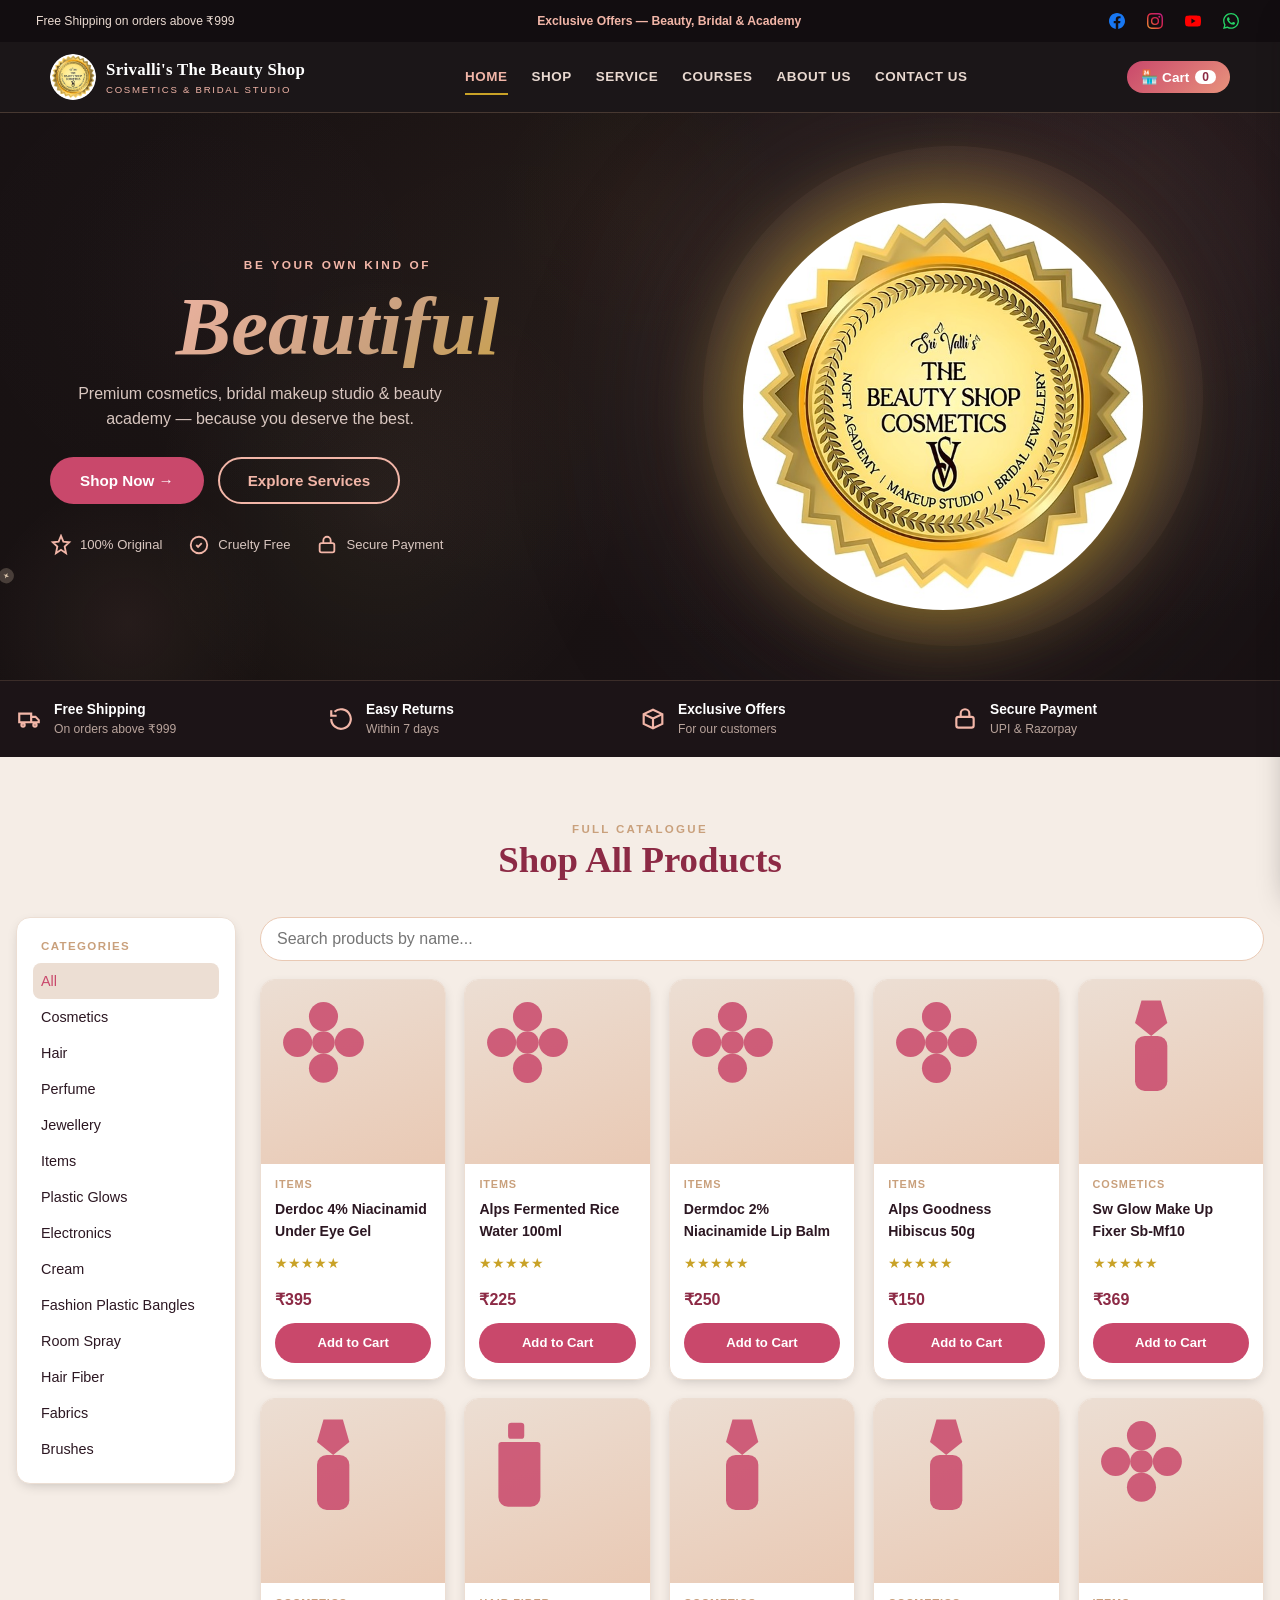
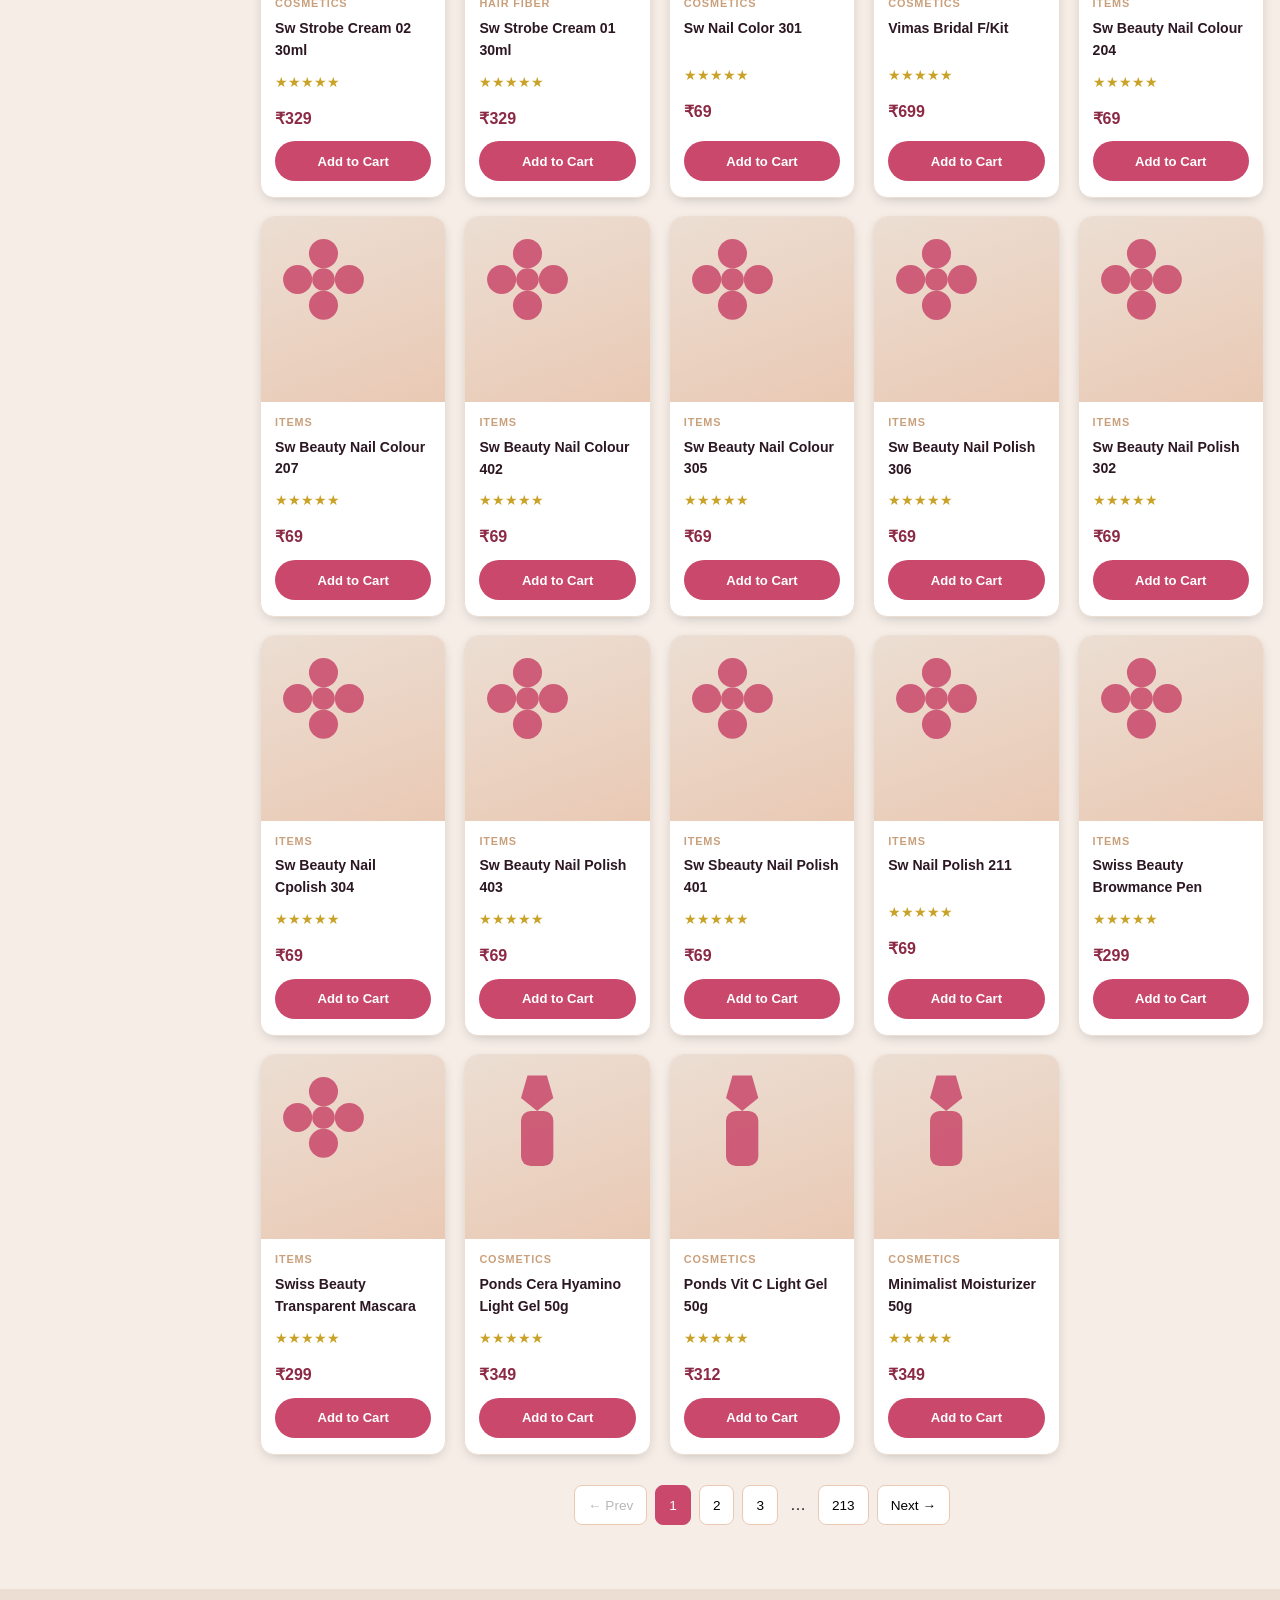
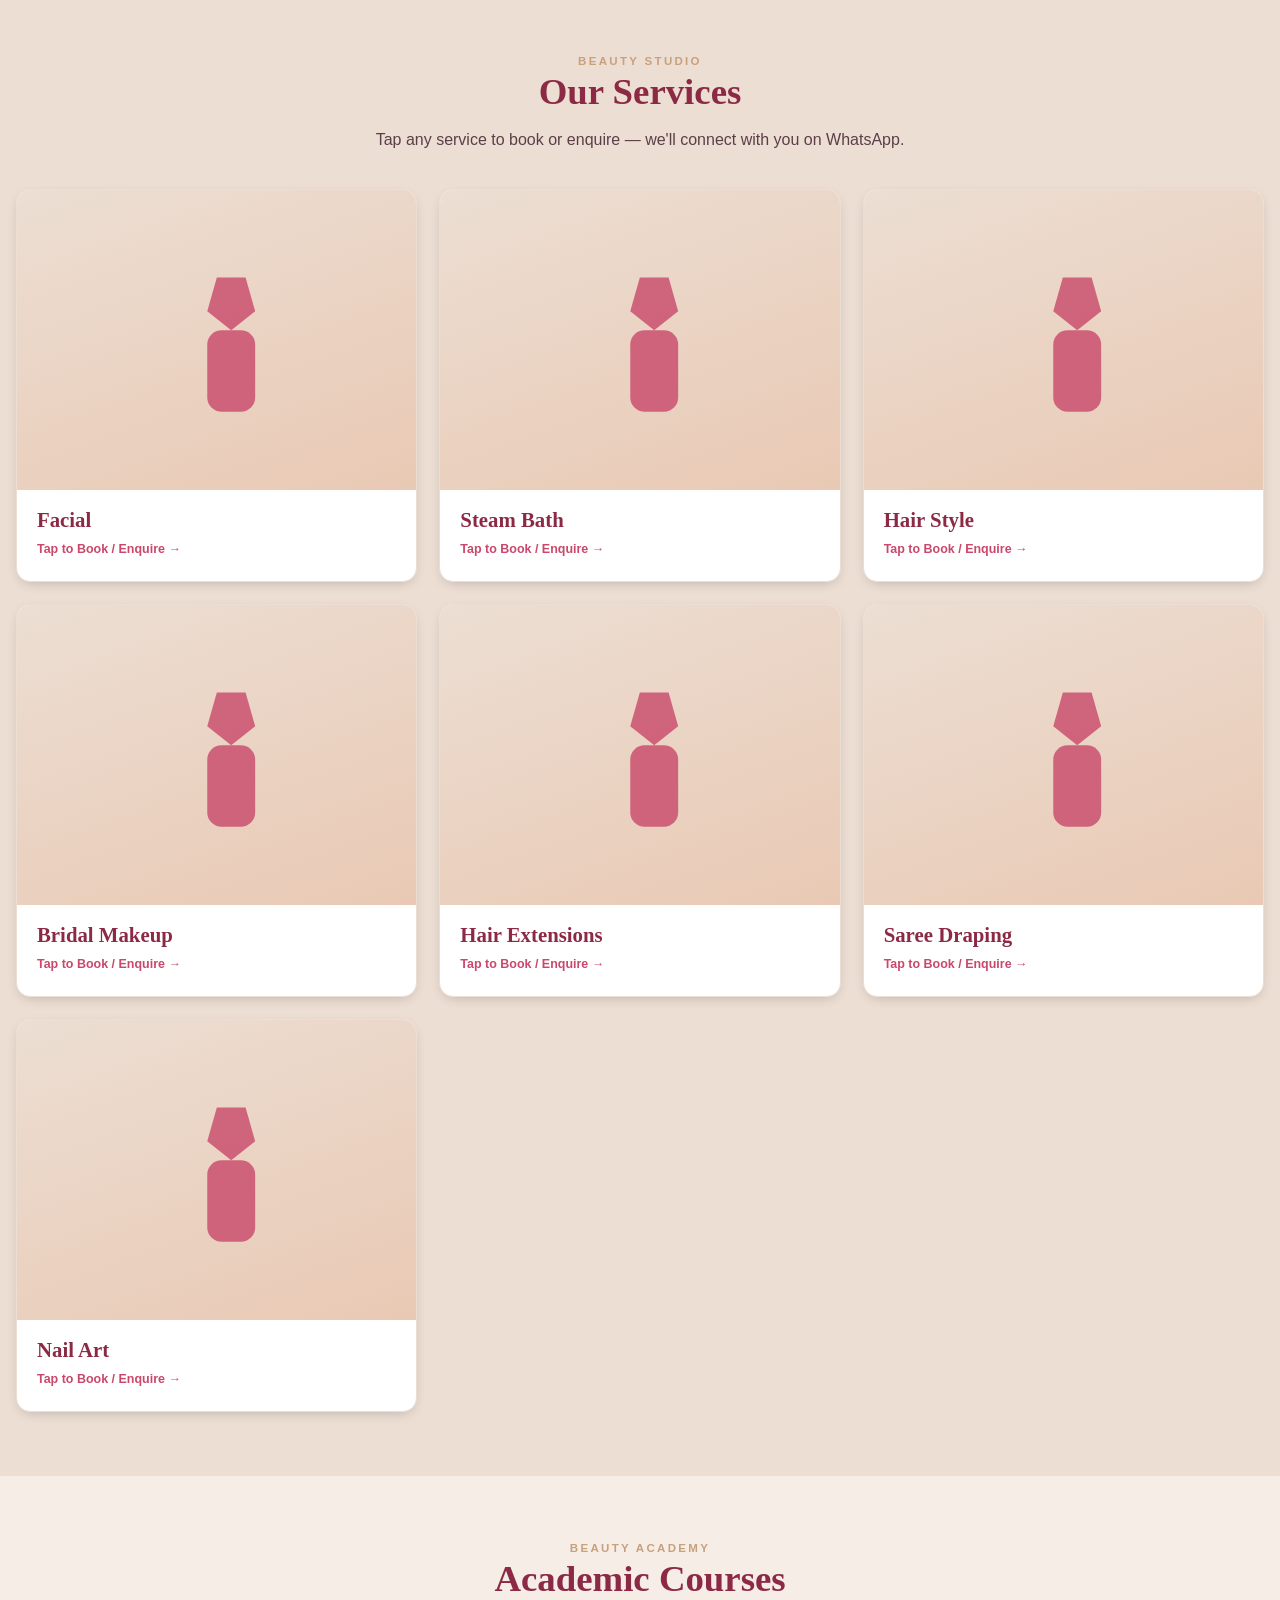
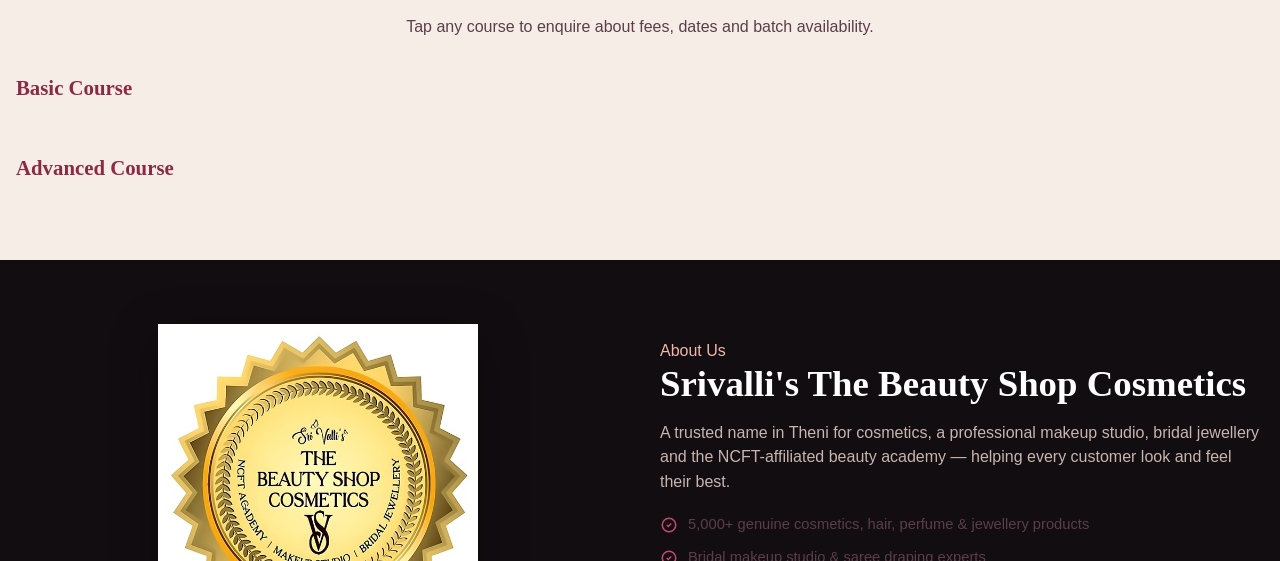
==== commit 3f43cf1a: "update 1" ====
--- a/index.html
+++ b/index.html
@@ -327,16 +327,20 @@
               <span><b>Visit Us</b><span id="contactAddress">Ground Floor, Shop No-626B, Eswar Tower, Near Vani Sweets, Periyakulam Main Road, Theni-625531, Tamil Nadu.</span></span>
             </li>
             <li>
-              <svg viewBox="0 0 24 24" fill="none" stroke="currentColor" stroke-width="2" width="22" height="22"><path d="M3 5a2 2 0 0 1 2-2h3l2 5-2.5 1.5a11 11 0 0 0 5 5L14 12l5 2v3a2 2 0 0 1-2 2A16 16 0 0 1 3 5z"/></svg>
+              <svg viewBox="0 0 24 24" width="22" height="22" fill="#25D366" xmlns="http://www.w3.org/2000/svg"><path d="M17.472 14.382c-.297-.149-1.758-.867-2.03-.967-.273-.099-.471-.148-.67.15-.197.297-.767.966-.94 1.164-.173.199-.347.223-.644.075-.297-.15-1.255-.463-2.39-1.475-.883-.788-1.48-1.761-1.653-2.059-.173-.297-.018-.458.13-.606.134-.133.298-.347.446-.52.149-.174.198-.298.298-.497.099-.198.05-.371-.025-.52-.075-.149-.669-1.612-.916-2.207-.242-.579-.487-.5-.669-.51-.173-.008-.371-.01-.57-.01-.198 0-.52.074-.792.372-.272.297-1.04 1.016-1.04 2.479 0 1.462 1.065 2.875 1.213 3.074.149.198 2.096 3.2 5.077 4.487.709.306 1.262.489 1.694.625.712.227 1.36.195 1.871.118.571-.085 1.758-.719 2.006-1.413.248-.694.248-1.289.173-1.413-.074-.124-.272-.198-.57-.347m-5.421 7.403h-.004a9.87 9.87 0 01-5.031-1.378l-.361-.214-3.741.982.998-3.648-.235-.374a9.86 9.86 0 01-1.51-5.26c.001-5.45 4.436-9.884 9.888-9.884 2.64 0 5.122 1.03 6.988 2.898a9.825 9.825 0 012.893 6.994c-.003 5.45-4.437 9.884-9.885 9.884m8.413-18.297A11.815 11.815 0 0012.05 0C5.495 0 .16 5.335.157 11.892c0 2.096.547 4.142 1.588 5.945L.057 24l6.305-1.654a11.882 11.882 0 005.683 1.448h.005c6.554 0 11.89-5.335 11.893-11.893a11.821 11.821 0 00-3.48-8.413z"/></svg>
               <span><b>WhatsApp</b><a id="contactWaLink" href="https://wa.me/918300633810" target="_blank" rel="noopener">+91 83006 33810</a></span>
             </li>
             <li>
-              <svg viewBox="0 0 24 24" fill="none" stroke="currentColor" stroke-width="2" width="22" height="22"><rect x="3" y="3" width="18" height="18" rx="5"/><circle cx="12" cy="12" r="4"/><circle cx="17.5" cy="6.5" r="1"/></svg>
+              <svg viewBox="0 0 24 24" width="22" height="22" xmlns="http://www.w3.org/2000/svg"><defs><linearGradient id="igc" x1="0%" y1="100%" x2="100%" y2="0%"><stop offset="0%" stop-color="#f09433"/><stop offset="50%" stop-color="#dc2743"/><stop offset="100%" stop-color="#bc1888"/></linearGradient></defs><path fill="url(#igc)" d="M12 2.163c3.204 0 3.584.012 4.85.07 3.252.148 4.771 1.691 4.919 4.919.058 1.265.069 1.645.069 4.849 0 3.205-.012 3.584-.069 4.849-.149 3.225-1.664 4.771-4.919 4.919-1.266.058-1.644.07-4.85.07-3.204 0-3.584-.012-4.849-.07-3.26-.149-4.771-1.699-4.919-4.92-.058-1.265-.07-1.644-.07-4.849 0-3.204.013-3.583.07-4.849.149-3.227 1.664-4.771 4.919-4.919 1.266-.057 1.645-.069 4.849-.069zM12 0C8.741 0 8.333.014 7.053.072 2.695.272.273 2.69.073 7.052.014 8.333 0 8.741 0 12c0 3.259.014 3.668.072 4.948.2 4.358 2.618 6.78 6.98 6.98C8.333 23.986 8.741 24 12 24c3.259 0 3.668-.014 4.948-.072 4.354-.2 6.782-2.618 6.979-6.98.059-1.28.073-1.689.073-4.948 0-3.259-.014-3.667-.072-4.947-.196-4.354-2.617-6.78-6.979-6.98C15.668.014 15.259 0 12 0zm0 5.838a6.162 6.162 0 100 12.324 6.162 6.162 0 000-12.324zM12 16a4 4 0 110-8 4 4 0 010 8zm6.406-11.845a1.44 1.44 0 100 2.881 1.44 1.44 0 000-2.881z"/></svg>
               <span><b>Instagram</b><a id="contactIgLink" href="https://instagram.com/sri_vallis_cosmetics" target="_blank" rel="noopener">@sri_vallis_cosmetics</a></span>
             </li>
             <li>
-              <svg viewBox="0 0 24 24" fill="none" stroke="currentColor" stroke-width="2" width="22" height="22"><rect x="2" y="5" width="20" height="14" rx="4"/><path d="M10 9.5l5 2.5-5 2.5z" fill="currentColor" stroke="none"/></svg>
+              <svg viewBox="0 0 24 24" width="22" height="22" fill="#FF0000" xmlns="http://www.w3.org/2000/svg"><path d="M23.495 6.205a3.007 3.007 0 00-2.088-2.088c-1.87-.501-9.396-.501-9.396-.501s-7.507-.01-9.396.501A3.007 3.007 0 00.527 6.205a31.247 31.247 0 00-.522 5.805 31.247 31.247 0 00.522 5.783 3.007 3.007 0 002.088 2.088c1.868.502 9.396.502 9.396.502s7.506 0 9.396-.502a3.007 3.007 0 002.088-2.088 31.247 31.247 0 00.5-5.783 31.247 31.247 0 00-.5-5.805zM9.609 15.601V8.408l6.264 3.602z"/></svg>
               <span><b>YouTube</b><a id="contactYtLink" href="https://www.youtube.com/@vallizwomensexclusive4914" target="_blank" rel="noopener">@vallizwomensexclusive4914</a></span>
+            </li>
+            <li>
+              <svg viewBox="0 0 24 24" width="22" height="22" fill="#1877F2" xmlns="http://www.w3.org/2000/svg"><path d="M24 12.073c0-6.627-5.373-12-12-12s-12 5.373-12 12c0 5.99 4.388 10.954 10.125 11.854v-8.385H7.078v-3.47h3.047V9.43c0-3.007 1.792-4.669 4.533-4.669 1.312 0 2.686.235 2.686.235v2.953H15.83c-1.491 0-1.956.925-1.956 1.874v2.25h3.328l-.532 3.47h-2.796v8.385C19.612 23.027 24 18.062 24 12.073z"/></svg>
+              <span><b>Facebook</b><a href="https://www.facebook.com/thebeautyshoptheni/" target="_blank" rel="noopener">Srivalli's The Beauty Shop Cosmetics</a></span>
             </li>
           </ul>
           <a id="contactWaBtn" href="https://wa.me/918300633810" target="_blank" rel="noopener" class="btn btn-wa">Chat on WhatsApp</a>
--- a/assets/css/style.css
+++ b/assets/css/style.css
@@ -1806,3 +1806,14 @@
   padding-right: 16px !important;
   box-sizing: border-box !important;
 }
+
+/* ======================================================
+   Respect user's motion preference (Android accessibility)
+   ====================================================== */
+@media (prefers-reduced-motion: reduce) {
+  .cinema-canvas { display: none !important; }
+  .hero { background: linear-gradient(160deg, var(--ink) 0%, #2d1a25 100%) !important; }
+}
+
+/* Product gallery swipe arrows */
+#gWrap button { -webkit-tap-highlight-color: transparent; outline: none; }
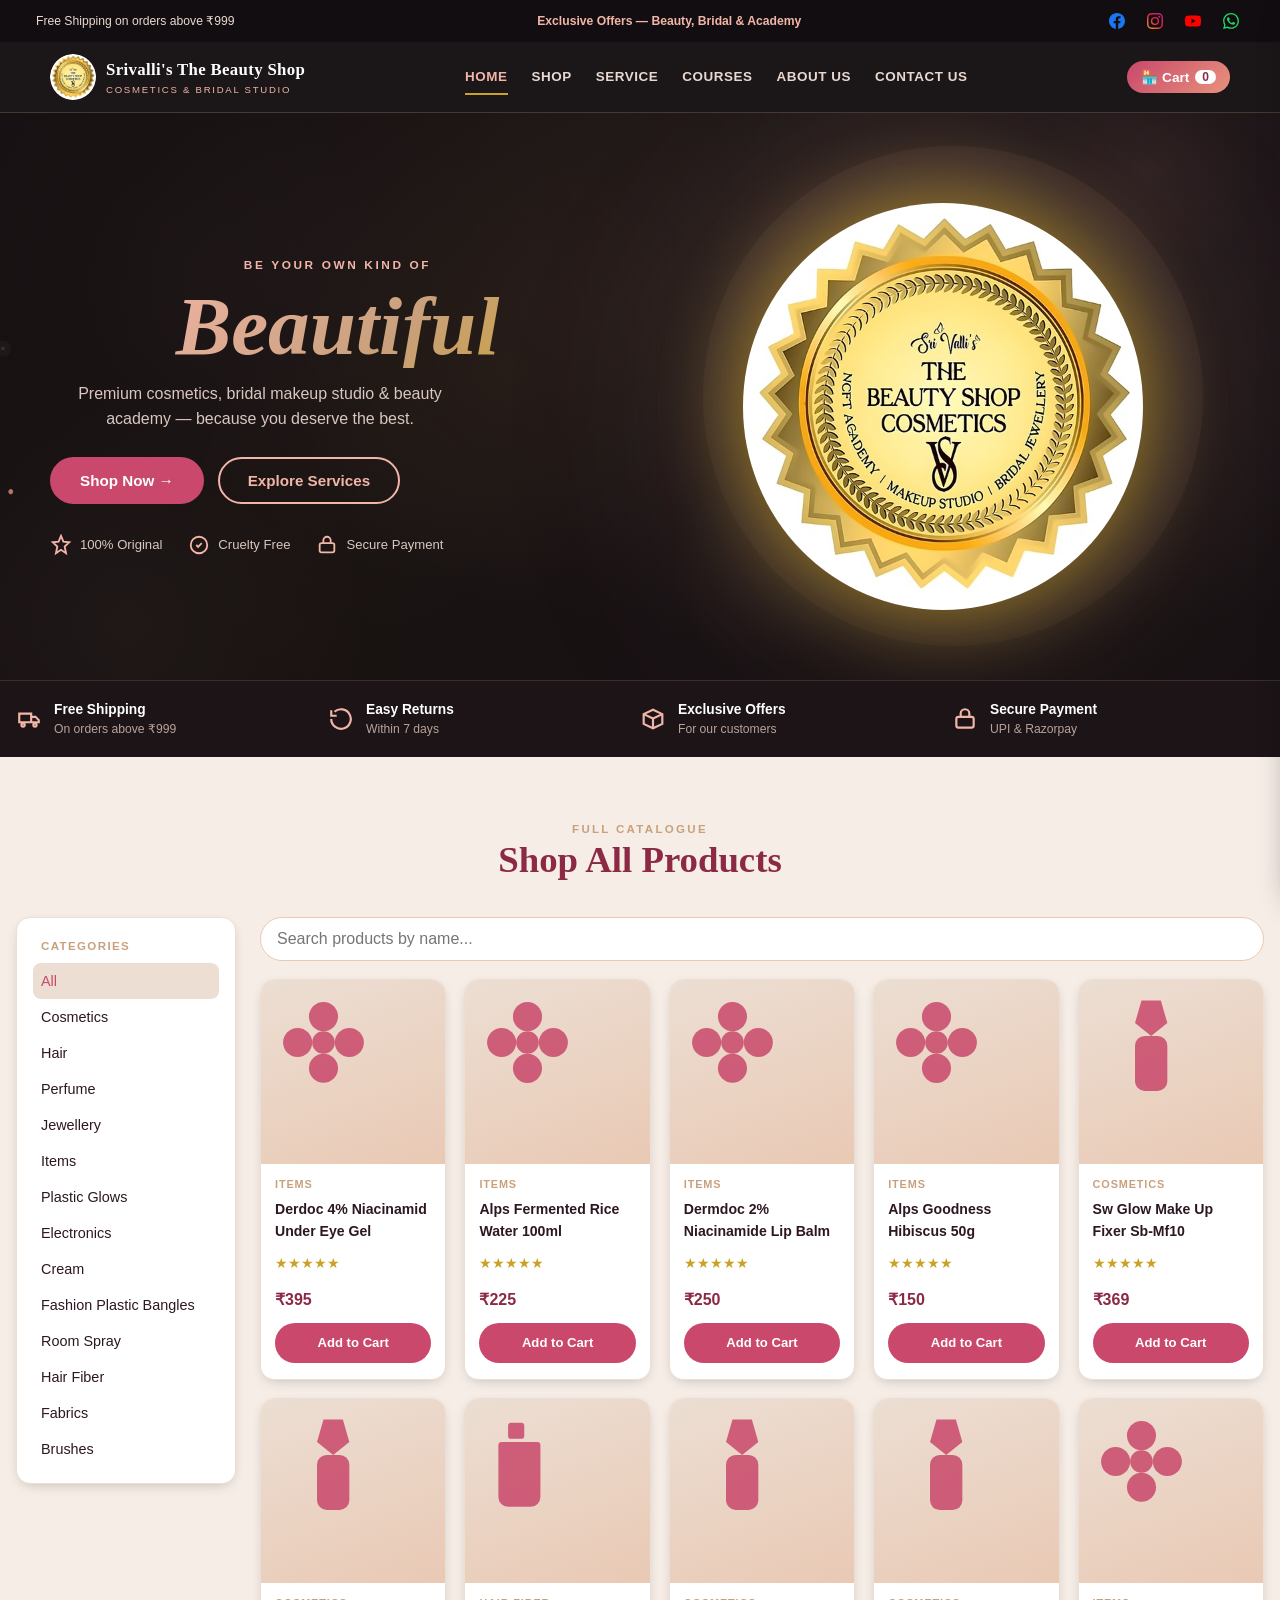
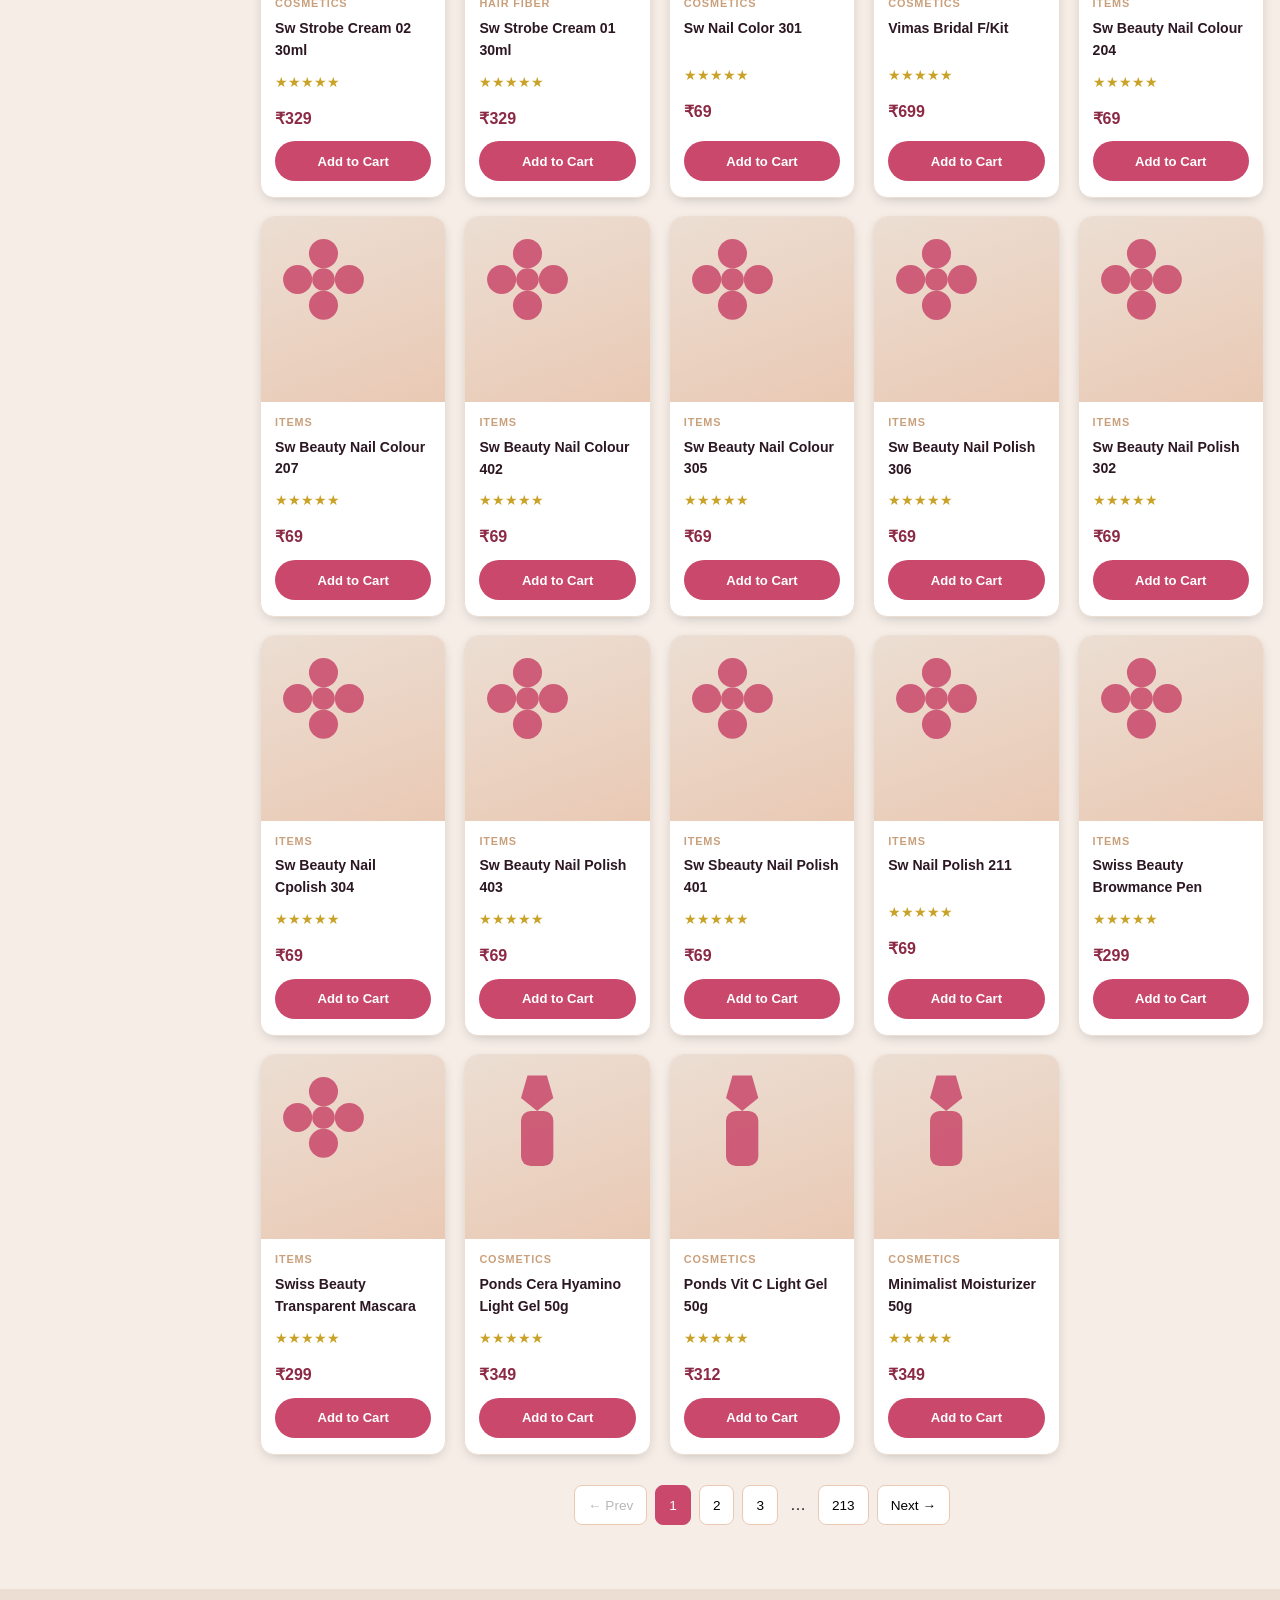
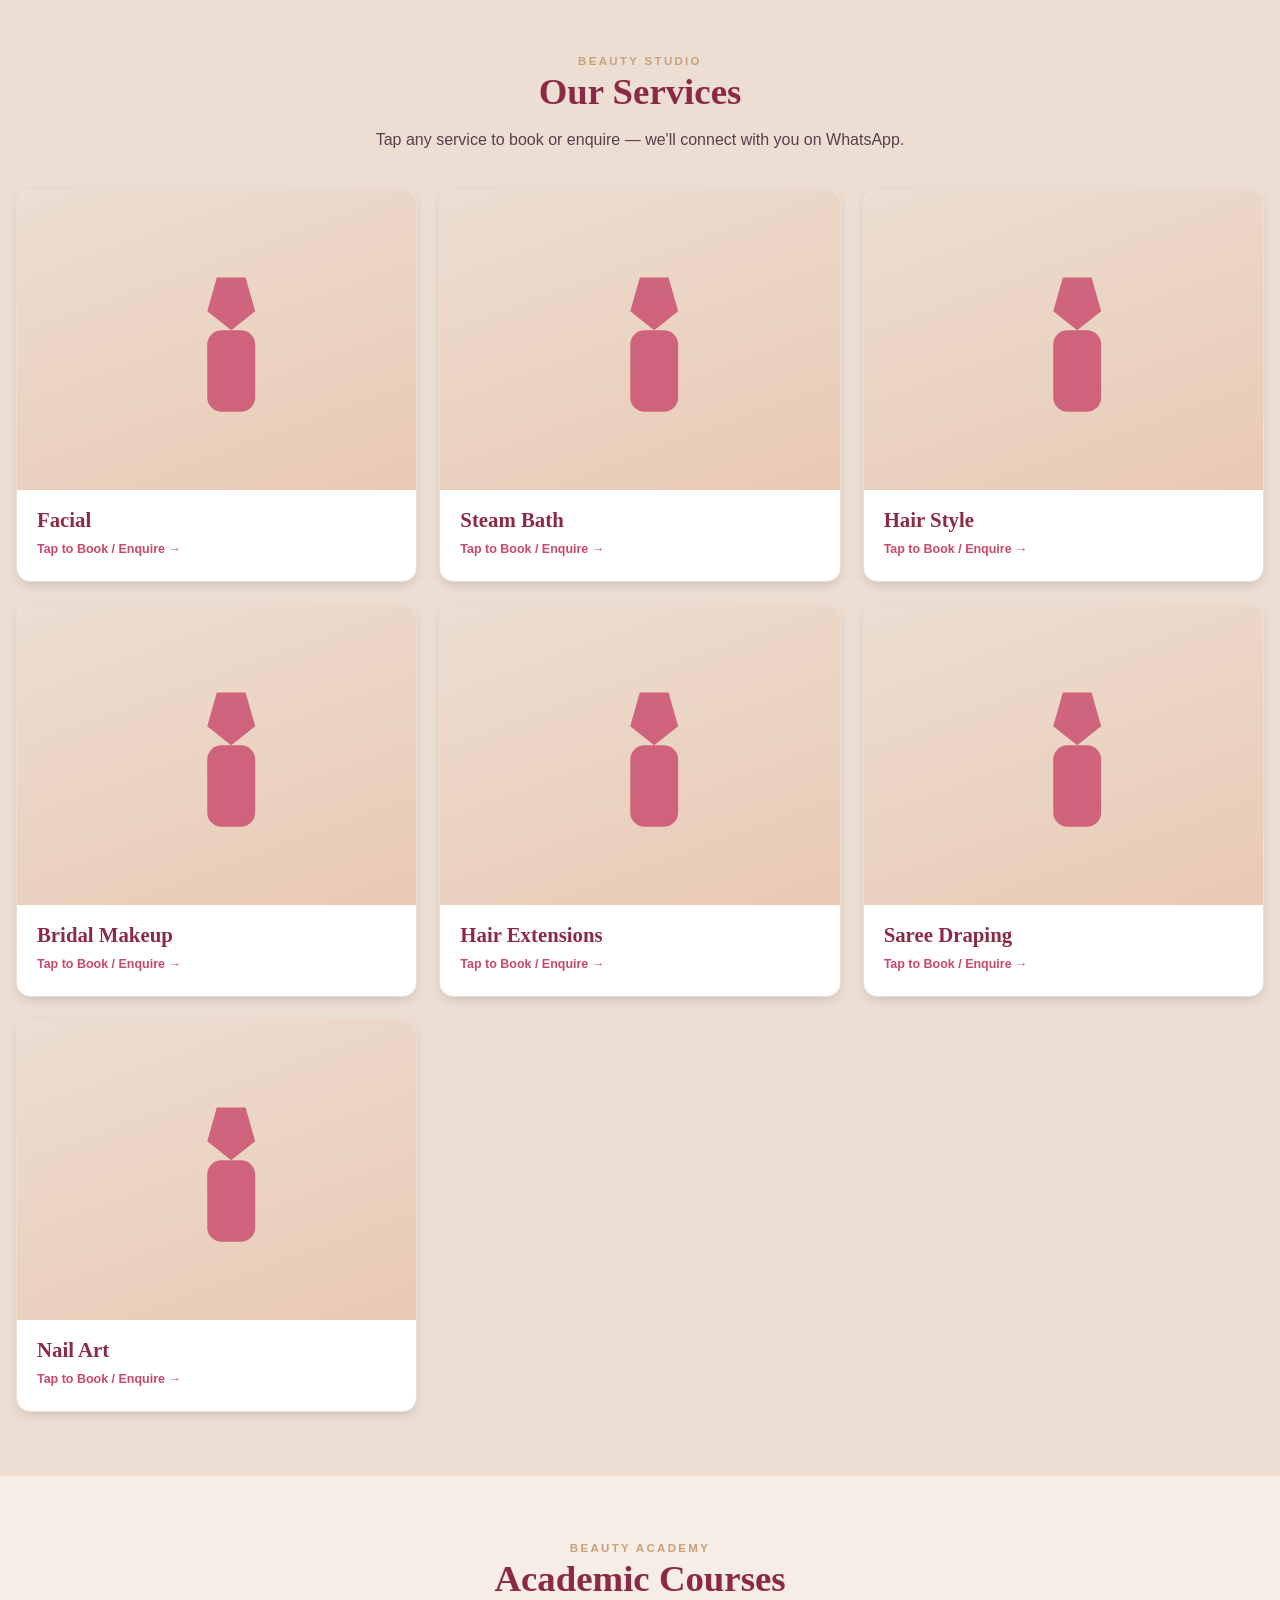
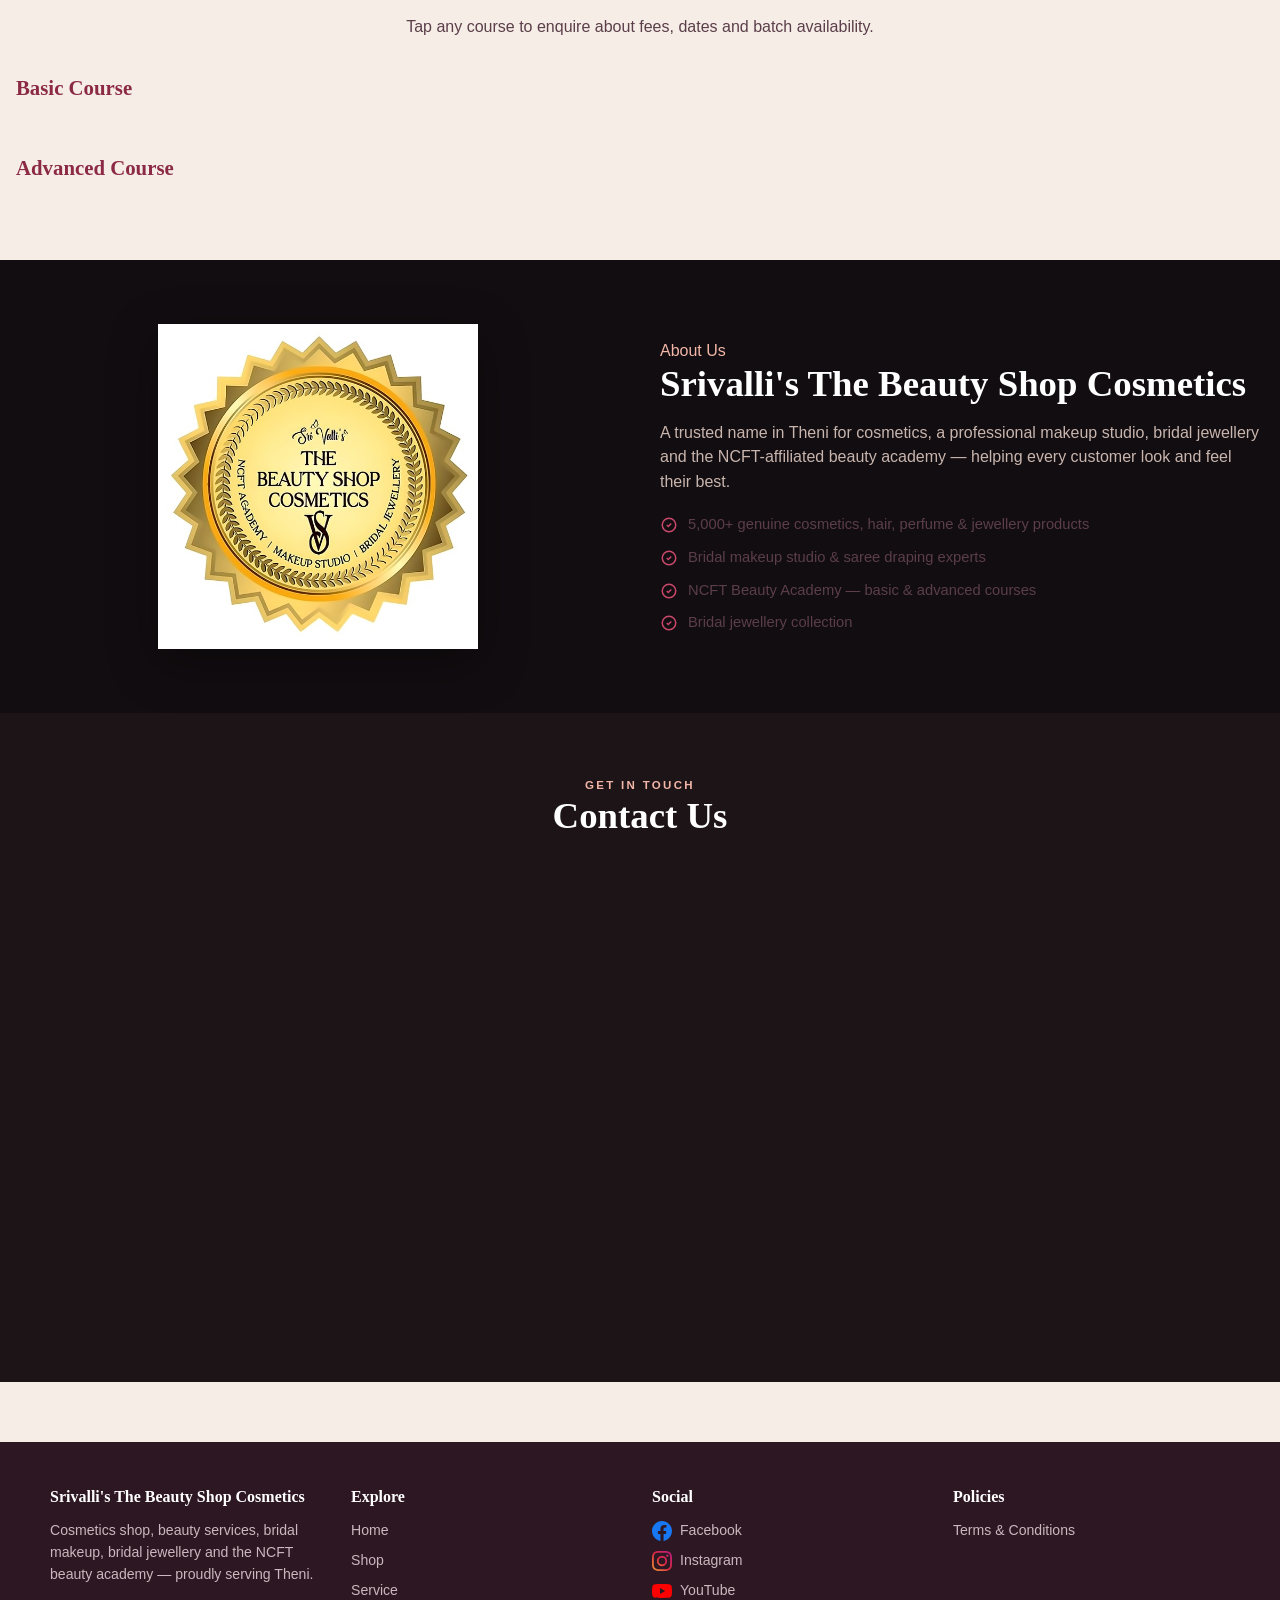
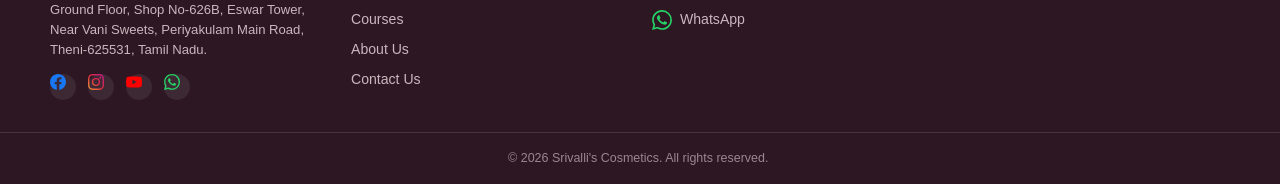
==== commit dbf3eb03: "location commit" ====
--- a/index.html
+++ b/index.html
@@ -324,7 +324,7 @@
           <ul class="contact-info-list">
             <li>
               <svg viewBox="0 0 24 24" fill="none" stroke="currentColor" stroke-width="2" width="22" height="22"><path d="M21 10c0 7-9 12-9 12s-9-5-9-12a9 9 0 1 1 18 0z"/><circle cx="12" cy="10" r="3"/></svg>
-              <span><b>Visit Us</b><span id="contactAddress">Ground Floor, Shop No-626B, Eswar Tower, Near Vani Sweets, Periyakulam Main Road, Theni-625531, Tamil Nadu.</span></span>
+              <span><b>Visit Us</b><a id="contactAddress" href="https://maps.google.com/?q=10.015079,77.479115" target="_blank" rel="noopener" style="color:inherit;text-decoration:underline;text-decoration-style:dotted;text-underline-offset:3px;" aria-label="Open in Google Maps">Ground Floor, Shop No-626B, Eswar Tower, Near Vani Sweets, Periyakulam Main Road, Theni-625531, Tamil Nadu.</a></span>
             </li>
             <li>
               <svg viewBox="0 0 24 24" width="22" height="22" fill="#25D366" xmlns="http://www.w3.org/2000/svg"><path d="M17.472 14.382c-.297-.149-1.758-.867-2.03-.967-.273-.099-.471-.148-.67.15-.197.297-.767.966-.94 1.164-.173.199-.347.223-.644.075-.297-.15-1.255-.463-2.39-1.475-.883-.788-1.48-1.761-1.653-2.059-.173-.297-.018-.458.13-.606.134-.133.298-.347.446-.52.149-.174.198-.298.298-.497.099-.198.05-.371-.025-.52-.075-.149-.669-1.612-.916-2.207-.242-.579-.487-.5-.669-.51-.173-.008-.371-.01-.57-.01-.198 0-.52.074-.792.372-.272.297-1.04 1.016-1.04 2.479 0 1.462 1.065 2.875 1.213 3.074.149.198 2.096 3.2 5.077 4.487.709.306 1.262.489 1.694.625.712.227 1.36.195 1.871.118.571-.085 1.758-.719 2.006-1.413.248-.694.248-1.289.173-1.413-.074-.124-.272-.198-.57-.347m-5.421 7.403h-.004a9.87 9.87 0 01-5.031-1.378l-.361-.214-3.741.982.998-3.648-.235-.374a9.86 9.86 0 01-1.51-5.26c.001-5.45 4.436-9.884 9.888-9.884 2.64 0 5.122 1.03 6.988 2.898a9.825 9.825 0 012.893 6.994c-.003 5.45-4.437 9.884-9.885 9.884m8.413-18.297A11.815 11.815 0 0012.05 0C5.495 0 .16 5.335.157 11.892c0 2.096.547 4.142 1.588 5.945L.057 24l6.305-1.654a11.882 11.882 0 005.683 1.448h.005c6.554 0 11.89-5.335 11.893-11.893a11.821 11.821 0 00-3.48-8.413z"/></svg>
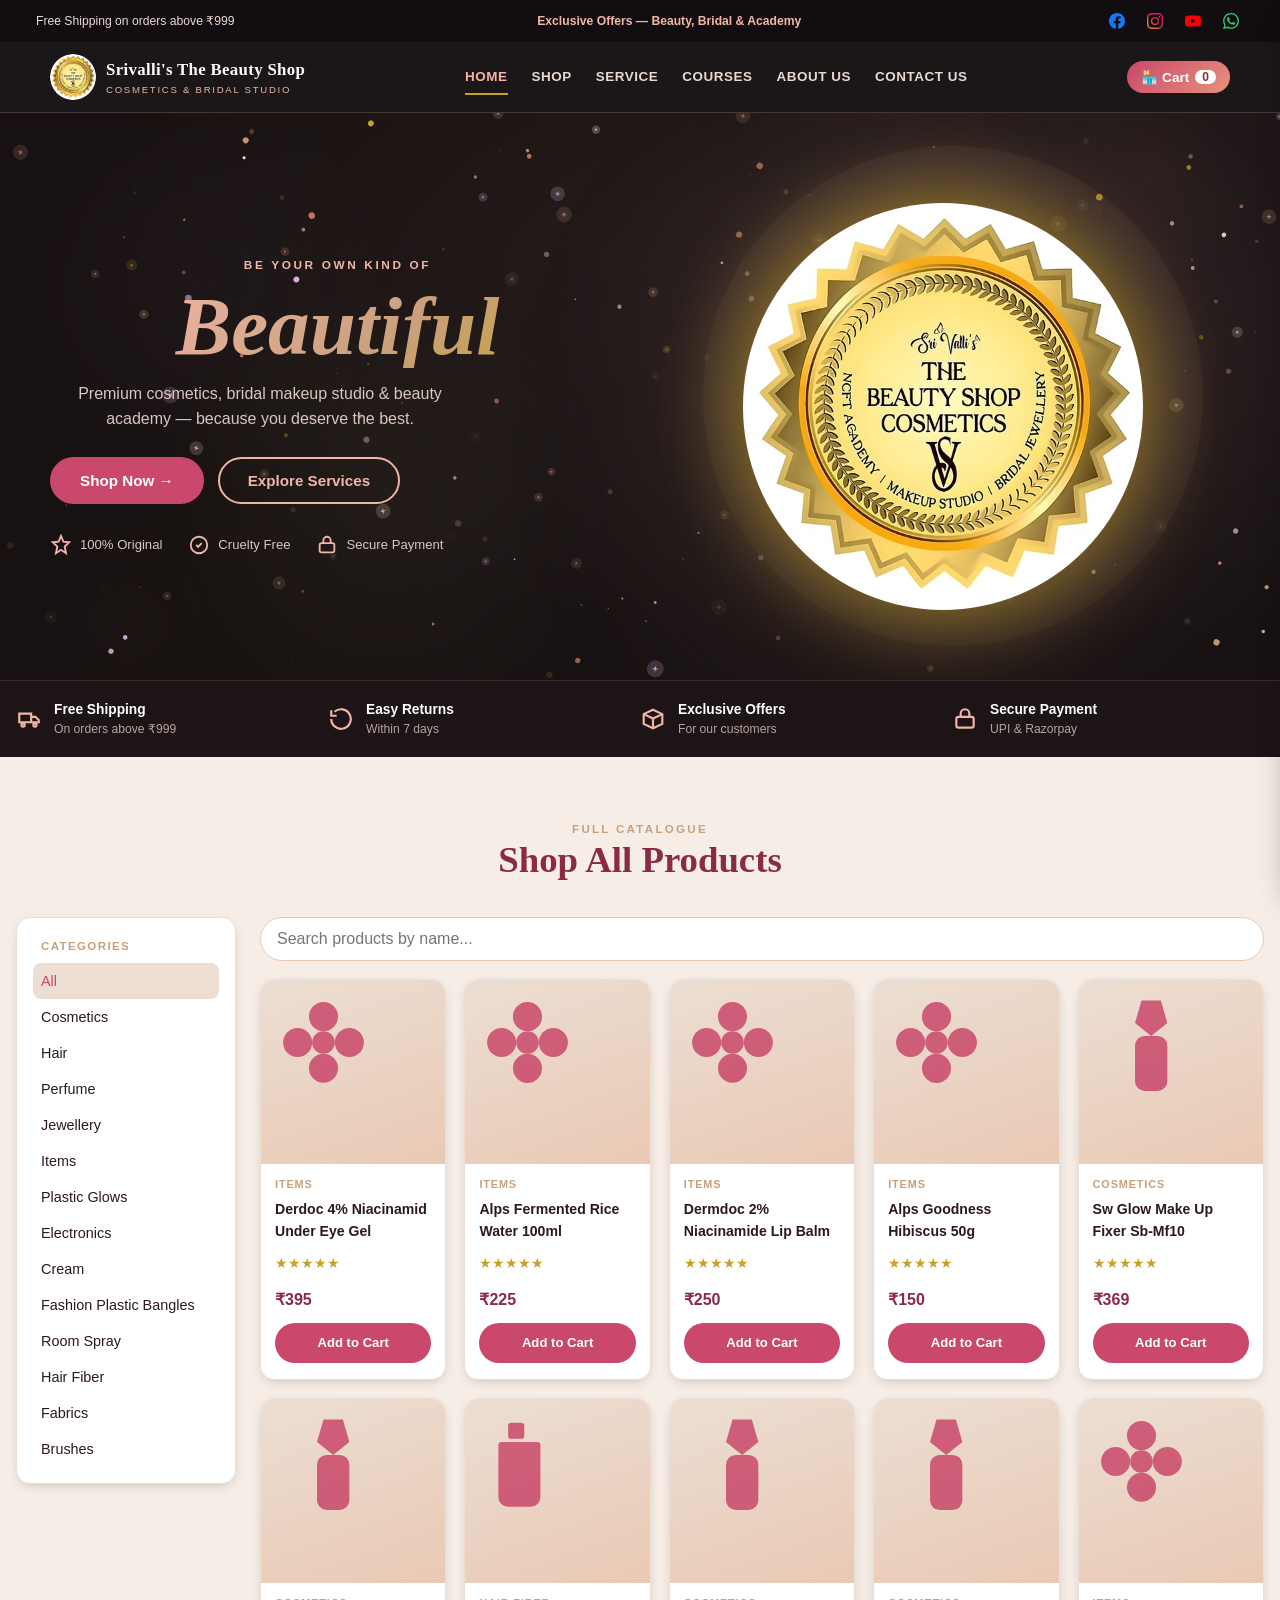
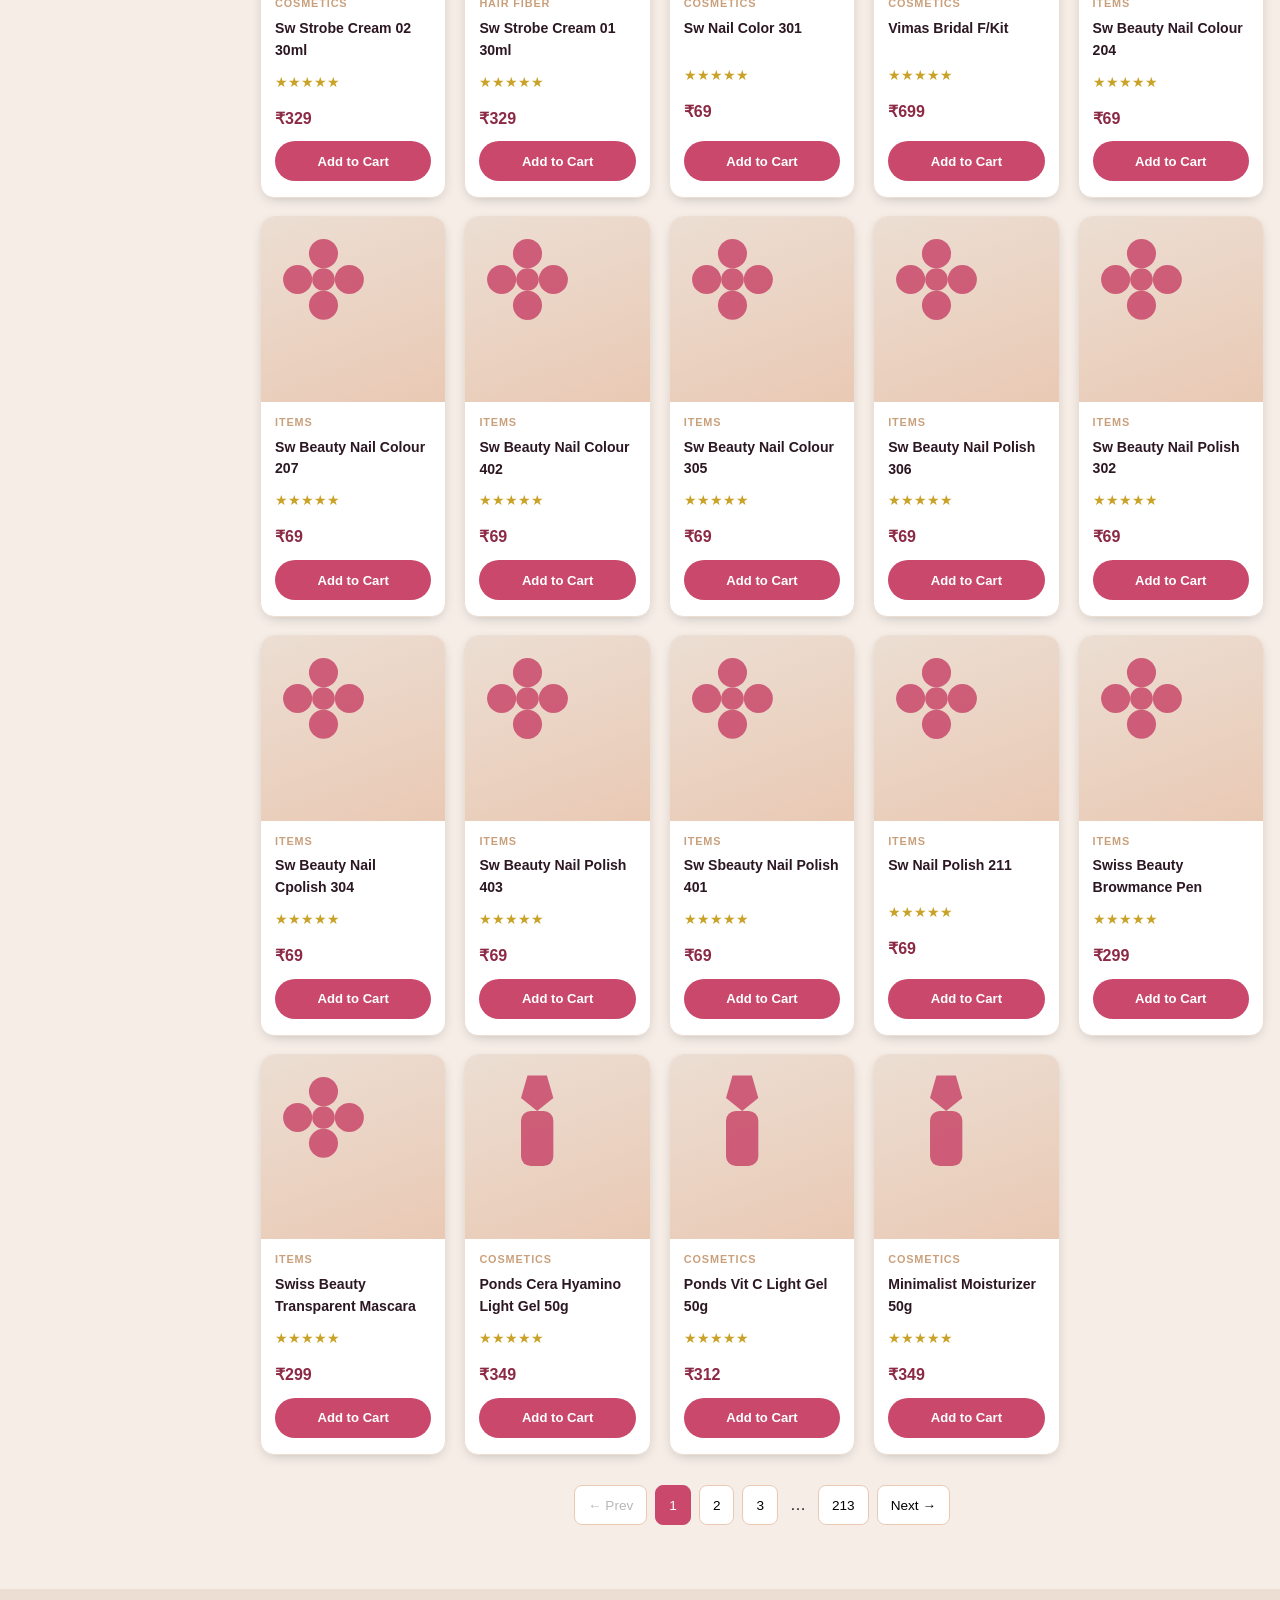
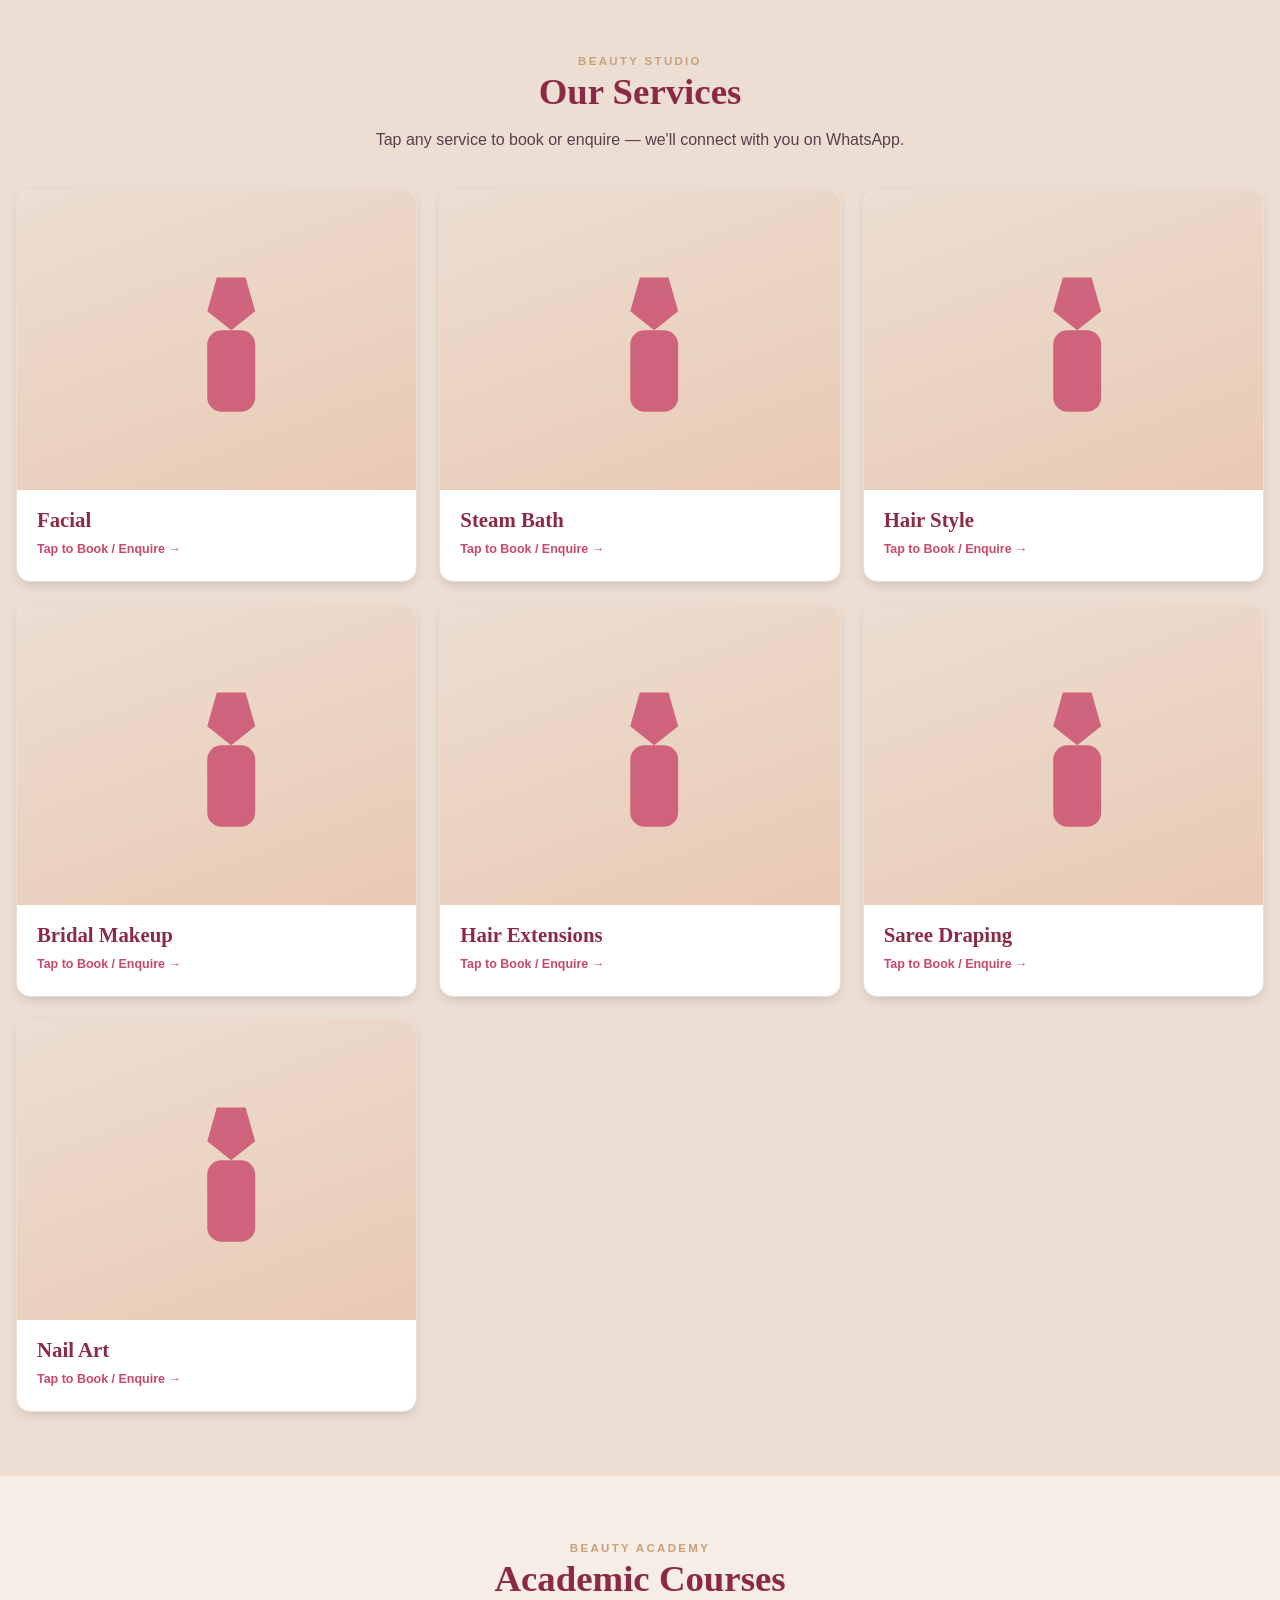
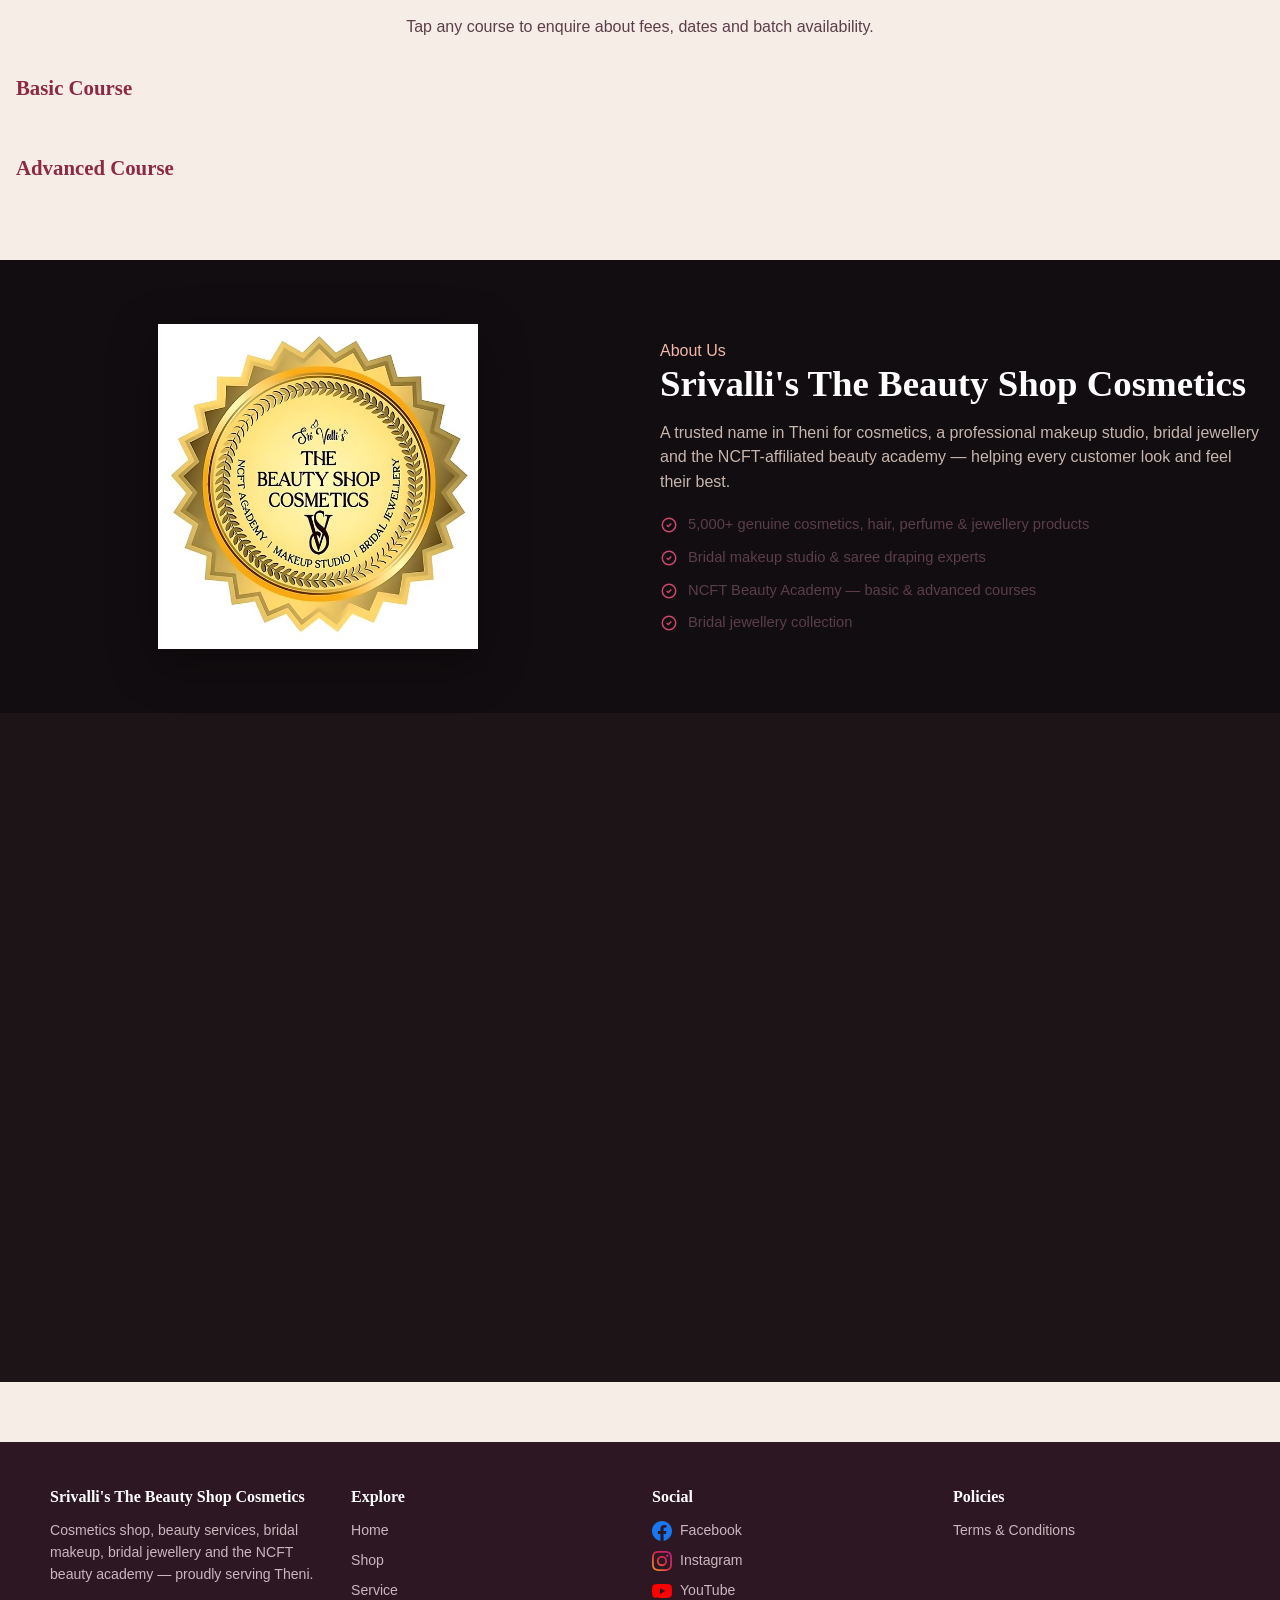
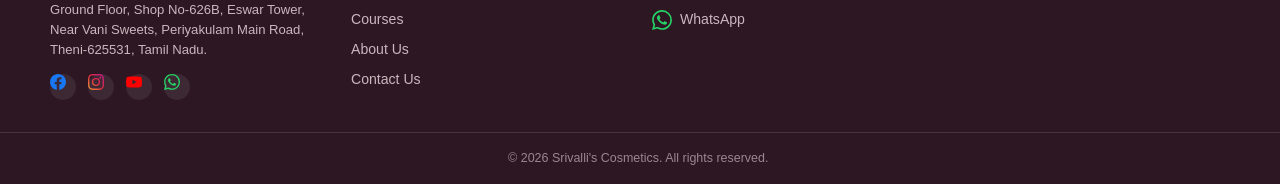
==== commit 7cc9548c: "location and edit commit" ====
--- a/index.html
+++ b/index.html
@@ -324,7 +324,7 @@
           <ul class="contact-info-list">
             <li>
               <svg viewBox="0 0 24 24" fill="none" stroke="currentColor" stroke-width="2" width="22" height="22"><path d="M21 10c0 7-9 12-9 12s-9-5-9-12a9 9 0 1 1 18 0z"/><circle cx="12" cy="10" r="3"/></svg>
-              <span><b>Visit Us</b><a id="contactAddress" href="https://maps.google.com/?q=10.015079,77.479115" target="_blank" rel="noopener" style="color:inherit;text-decoration:underline;text-decoration-style:dotted;text-underline-offset:3px;" aria-label="Open in Google Maps">Ground Floor, Shop No-626B, Eswar Tower, Near Vani Sweets, Periyakulam Main Road, Theni-625531, Tamil Nadu.</a></span>
+              <span><b>Visit Us</b><a id="contactAddress" href="https://maps.app.goo.gl/pbHwNyU3eeFs39MD6" target="_blank" rel="noopener" style="color:inherit;text-decoration:underline;text-decoration-style:dotted;text-underline-offset:3px;" aria-label="Open in Google Maps">Ground Floor, Shop No-626B, Eswar Tower, Near Vani Sweets, Periyakulam Main Road, Theni-625531, Tamil Nadu.</a></span>
             </li>
             <li>
               <svg viewBox="0 0 24 24" width="22" height="22" fill="#25D366" xmlns="http://www.w3.org/2000/svg"><path d="M17.472 14.382c-.297-.149-1.758-.867-2.03-.967-.273-.099-.471-.148-.67.15-.197.297-.767.966-.94 1.164-.173.199-.347.223-.644.075-.297-.15-1.255-.463-2.39-1.475-.883-.788-1.48-1.761-1.653-2.059-.173-.297-.018-.458.13-.606.134-.133.298-.347.446-.52.149-.174.198-.298.298-.497.099-.198.05-.371-.025-.52-.075-.149-.669-1.612-.916-2.207-.242-.579-.487-.5-.669-.51-.173-.008-.371-.01-.57-.01-.198 0-.52.074-.792.372-.272.297-1.04 1.016-1.04 2.479 0 1.462 1.065 2.875 1.213 3.074.149.198 2.096 3.2 5.077 4.487.709.306 1.262.489 1.694.625.712.227 1.36.195 1.871.118.571-.085 1.758-.719 2.006-1.413.248-.694.248-1.289.173-1.413-.074-.124-.272-.198-.57-.347m-5.421 7.403h-.004a9.87 9.87 0 01-5.031-1.378l-.361-.214-3.741.982.998-3.648-.235-.374a9.86 9.86 0 01-1.51-5.26c.001-5.45 4.436-9.884 9.888-9.884 2.64 0 5.122 1.03 6.988 2.898a9.825 9.825 0 012.893 6.994c-.003 5.45-4.437 9.884-9.885 9.884m8.413-18.297A11.815 11.815 0 0012.05 0C5.495 0 .16 5.335.157 11.892c0 2.096.547 4.142 1.588 5.945L.057 24l6.305-1.654a11.882 11.882 0 005.683 1.448h.005c6.554 0 11.89-5.335 11.893-11.893a11.821 11.821 0 00-3.48-8.413z"/></svg>
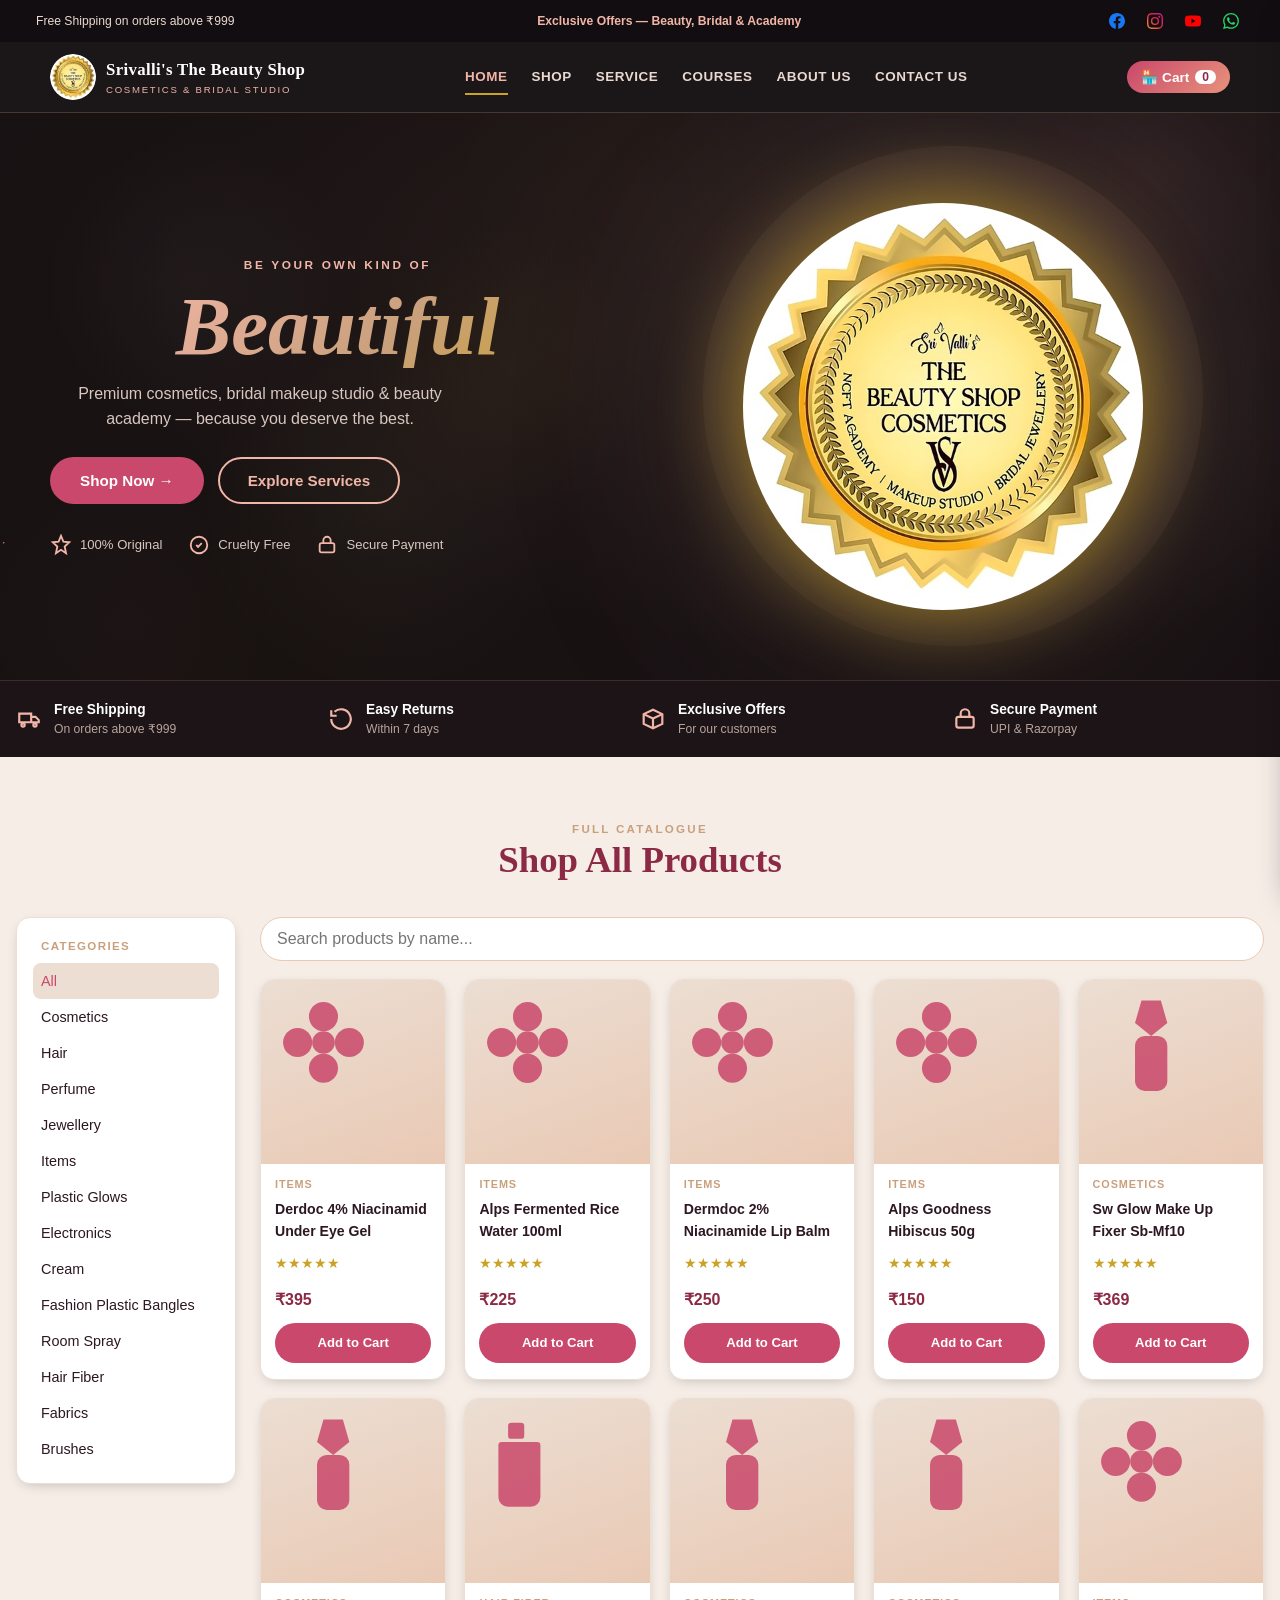
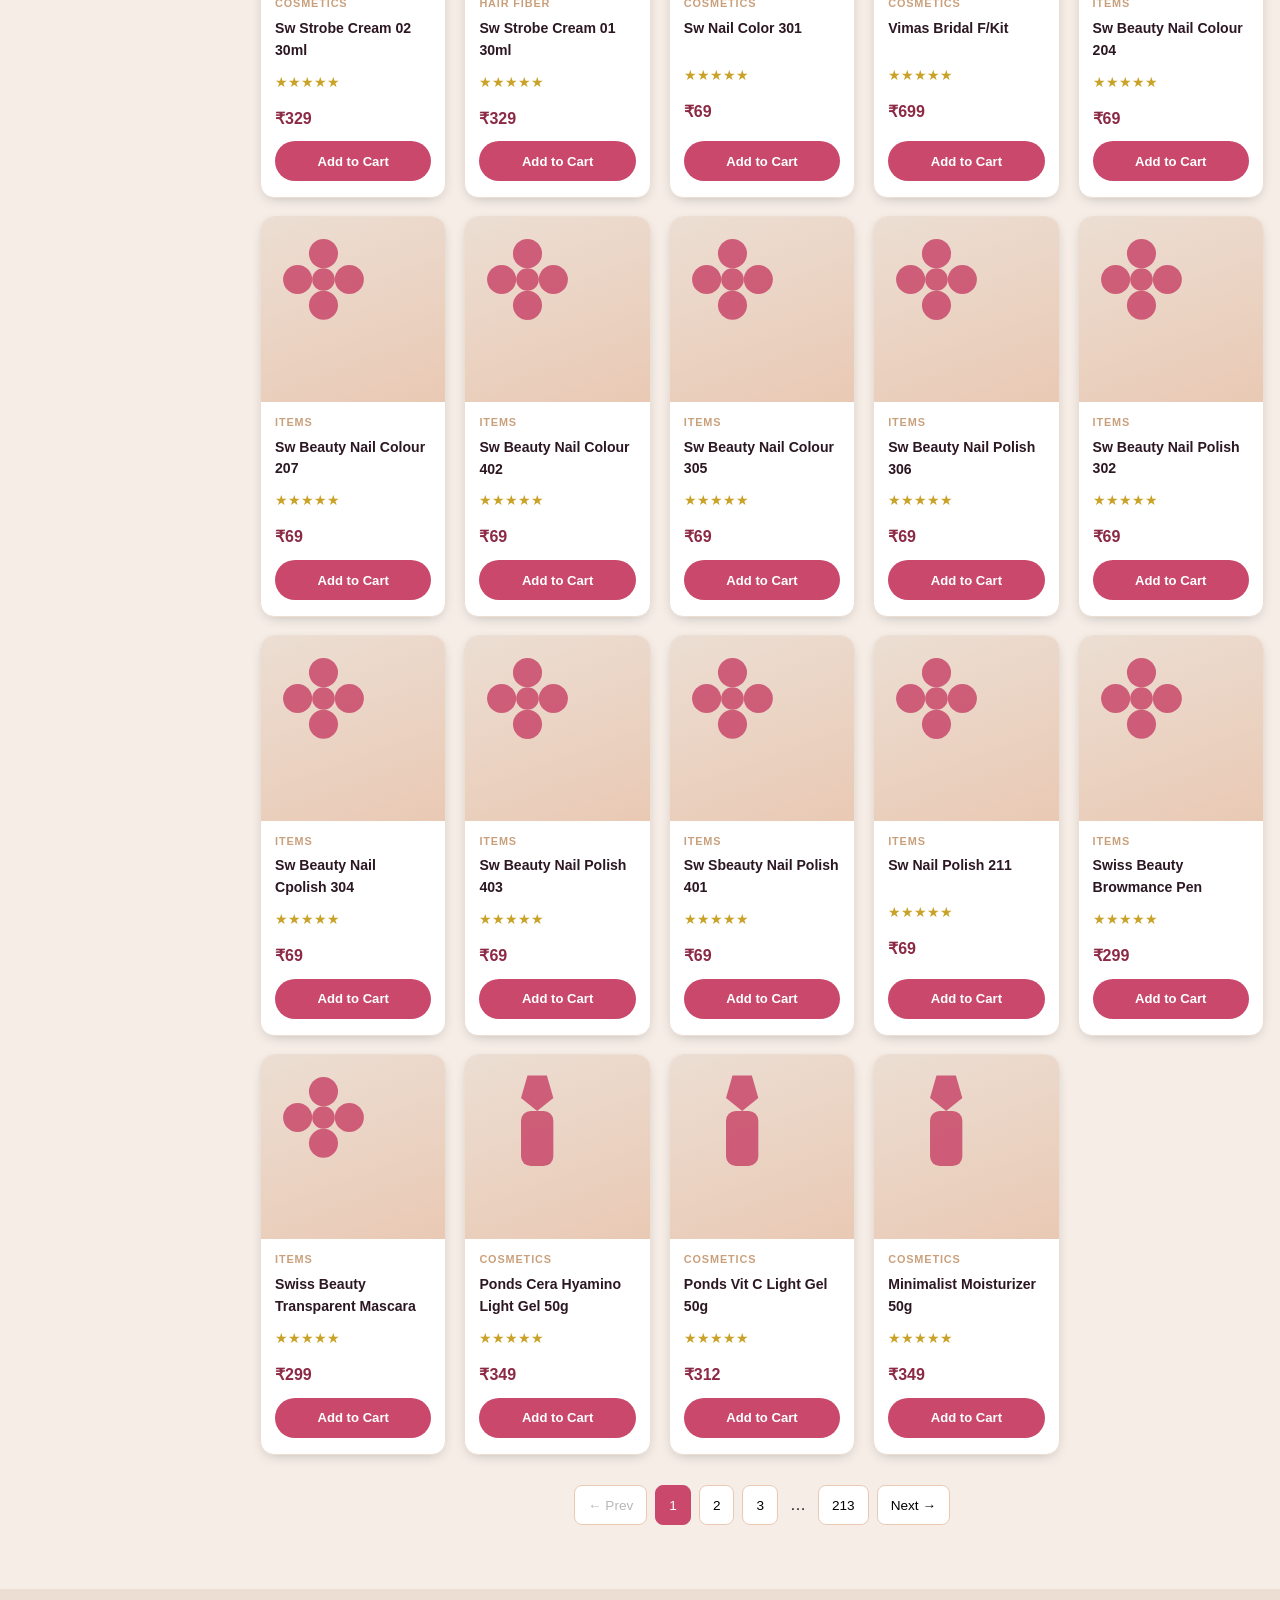
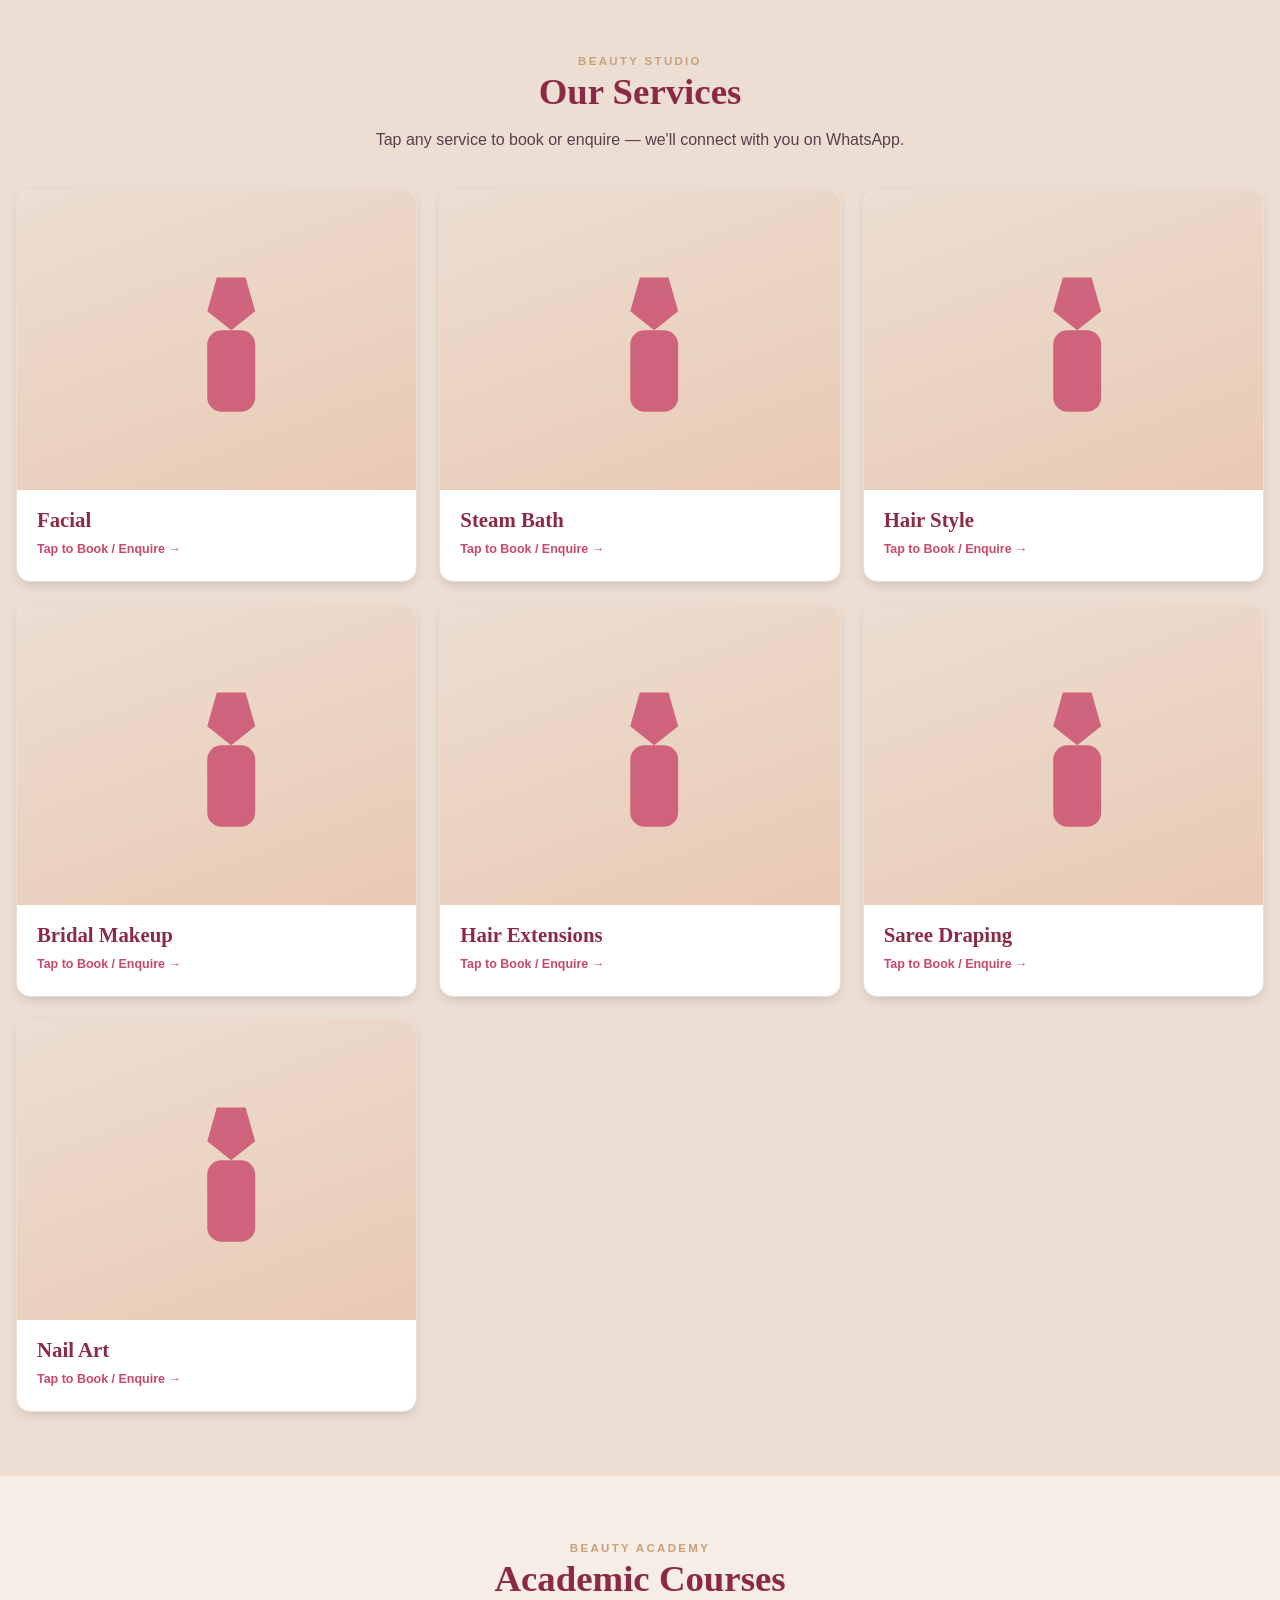
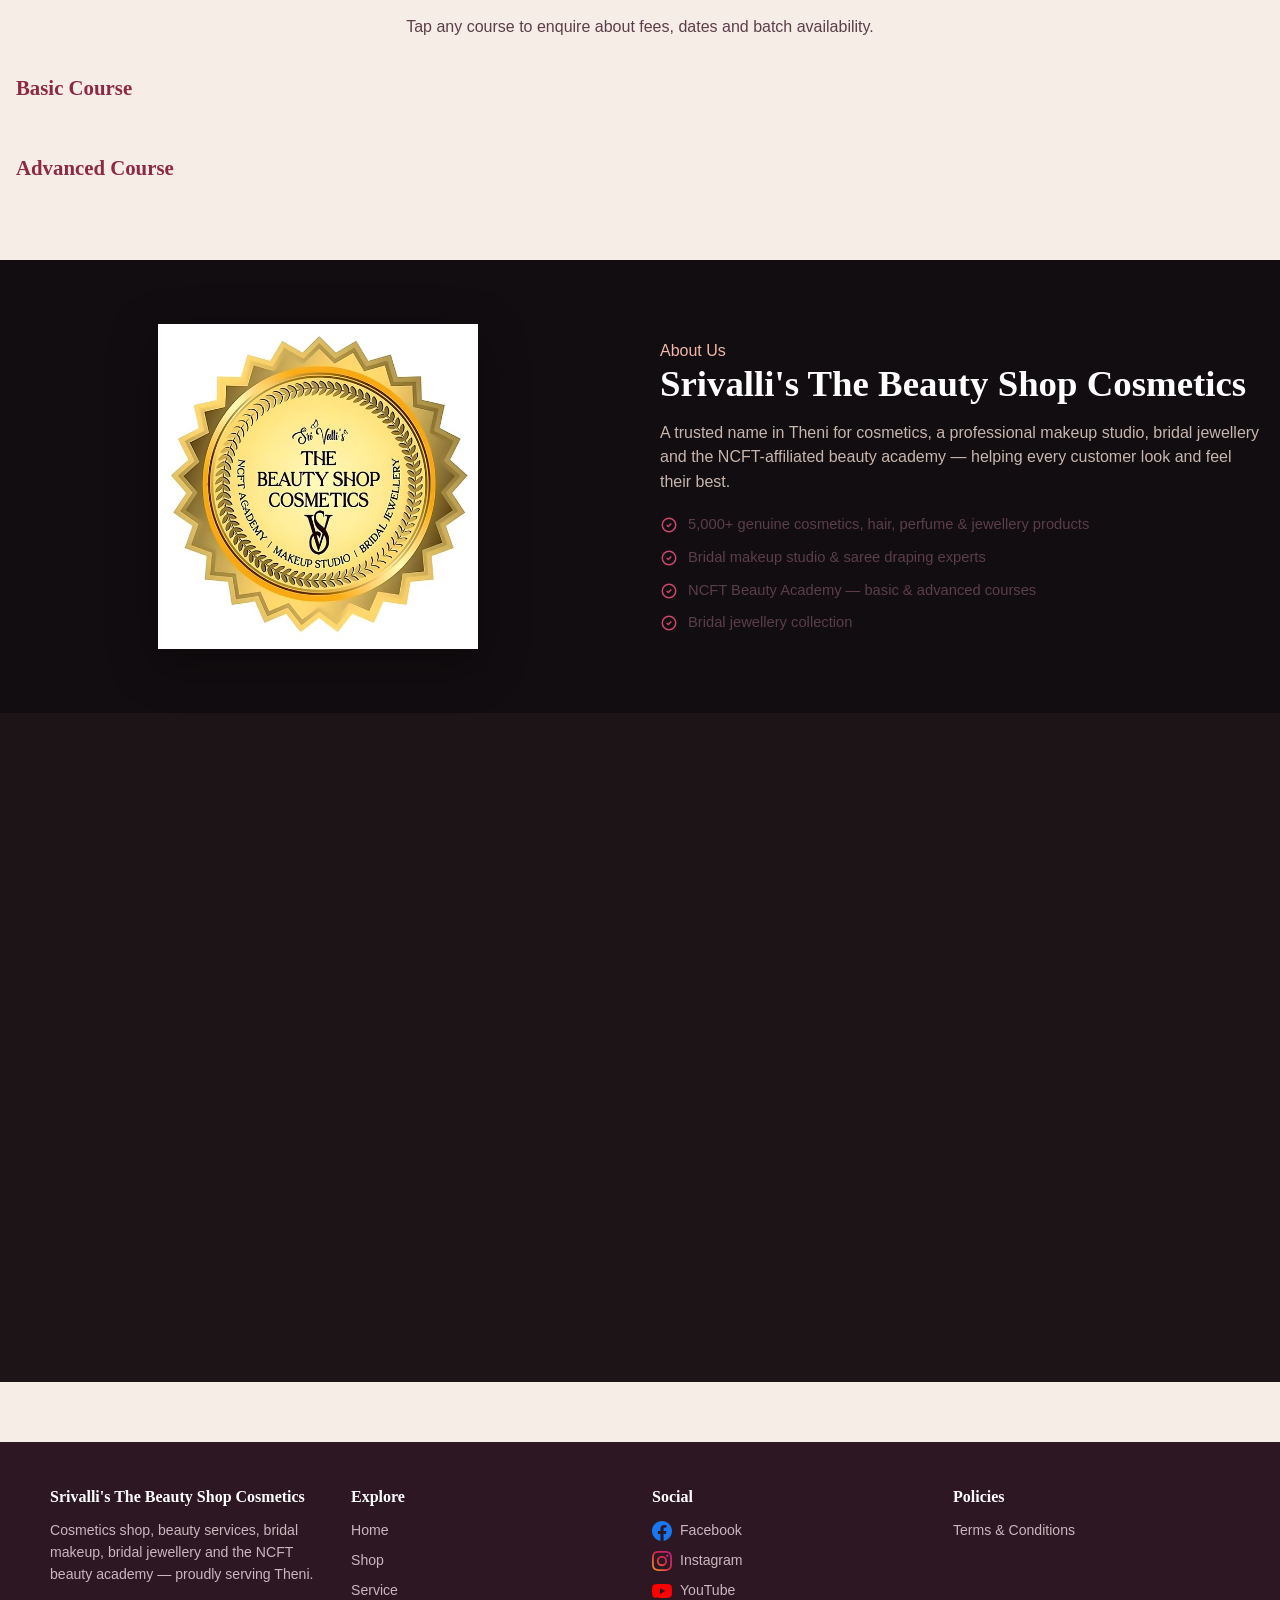
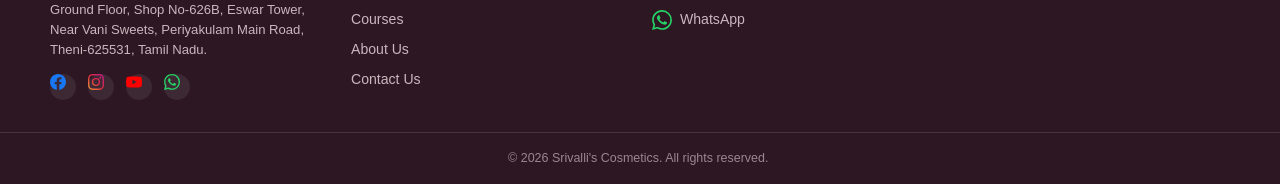
==== commit 4cc70c4b: "SEO EDITS commit" ====
--- a/index.html
+++ b/index.html
@@ -19,17 +19,19 @@
 <meta name="theme-color" content="#120D10">
 <meta name="geo.region" content="IN-TN">
 <meta name="geo.placename" content="Theni, Tamil Nadu">
-<meta name="geo.position" content="10.0104;77.4768">
-<meta name="ICBM" content="10.0104, 77.4768">
-<link rel="canonical" href="https://srivallis-cosmetics.in/" id="canonicalLink">
+<meta name="geo.position" content="10.015079;77.479115">
+<meta name="ICBM" content="10.015079, 77.479115">
+<link rel="alternate" hreflang="en-IN" href="https://srivallis.in/">
+<link rel="alternate" hreflang="x-default" href="https://srivallis.in/">
+<link rel="canonical" href="https://srivallis.in/" id="canonicalLink">
 <!-- Open Graph (Facebook / WhatsApp / LinkedIn social previews) -->
 <meta property="og:site_name" content="Srivalli's The Beauty Shop Cosmetics">
 <meta property="og:locale" content="en_IN">
 <meta property="og:title" content="Srivalli's The Beauty Shop Cosmetics | Beauty, Bridal Studio &amp; Cosmetics Shop">
 <meta property="og:description" content="Shop cosmetics, hair care, perfume and jewellery. Book facials, bridal makeup and beauty academy courses at Srivalli's The Beauty Shop Cosmetics, Theni.">
 <meta property="og:type" content="website">
-<meta property="og:url" content="https://srivallis-cosmetics.in/" id="ogUrl">
-<meta property="og:image" content="https://srivallis-cosmetics.in/assets/img/logo.jpg" id="ogImage">
+<meta property="og:url" content="https://srivallis.in/" id="ogUrl">
+<meta property="og:image" content="https://srivallis.in/assets/img/logo.jpg" id="ogImage">
 <meta property="og:image:width" content="480">
 <meta property="og:image:height" content="488">
 <meta property="og:image:alt" content="Srivalli's The Beauty Shop Cosmetics — Beauty Shop, Academy &amp; Bridal Studio, Theni">
@@ -37,7 +39,7 @@
 <meta name="twitter:card" content="summary_large_image">
 <meta name="twitter:title" content="Srivalli's The Beauty Shop Cosmetics | Beauty, Bridal Studio &amp; Cosmetics Shop">
 <meta name="twitter:description" content="Shop cosmetics, hair care, perfume and jewellery. Book facials, bridal makeup and beauty academy courses at Srivalli's The Beauty Shop Cosmetics, Theni.">
-<meta name="twitter:image" content="https://srivallis-cosmetics.in/assets/img/logo.jpg">
+<meta name="twitter:image" content="https://srivallis.in/assets/img/logo.jpg">
 <meta http-equiv="Content-Security-Policy" content="default-src 'self'; script-src 'self' 'unsafe-inline'; style-src 'self' https://fonts.googleapis.com 'unsafe-inline'; font-src 'self' https://fonts.gstatic.com data:; img-src 'self' data: blob: https:; connect-src 'self' https://*.supabase.co wss://*.supabase.co https://accounts.google.com; frame-src 'self' https://accounts.google.com; form-action 'self' https://accounts.google.com; base-uri 'self';">
 <link rel="icon" href="assets/img/logo-square.png" type="image/png">
 <link rel="apple-touch-icon" href="assets/img/logo-square.png">
@@ -55,13 +57,13 @@
 {
   "@context": "https://schema.org",
   "@type": ["BeautySalon","Store","HealthAndBeautyBusiness"],
-  "@id": "https://srivallis-cosmetics.in/#business",
+  "@id": "https://srivallis.in/#business",
   "name": "Srivalli's The Beauty Shop Cosmetics",
   "alternateName": "Sri Valli's The Beauty Shop Cosmetics",
   "description": "Cosmetics shop, professional makeup studio, bridal jewellery and NCFT-affiliated beauty academy in Theni, Tamil Nadu.",
-  "image": "https://srivallis-cosmetics.in/assets/img/logo.jpg",
-  "logo": "https://srivallis-cosmetics.in/assets/img/logo.jpg",
-  "url": "https://srivallis-cosmetics.in/",
+  "image": "https://srivallis.in/assets/img/logo.jpg",
+  "logo": "https://srivallis.in/assets/img/logo.jpg",
+  "url": "https://srivallis.in/",
   "telephone": "+918300633810",
   "priceRange": "₹₹",
   "currenciesAccepted": "INR",
@@ -74,16 +76,20 @@
     "postalCode": "625531",
     "addressCountry": "IN"
   },
-  "geo": { "@type": "GeoCoordinates", "latitude": 10.0104, "longitude": 77.4768 },
+  "geo": { "@type": "GeoCoordinates", "latitude": 10.015079, "longitude": 77.479115 },
   "openingHoursSpecification": [{
     "@type": "OpeningHoursSpecification",
     "dayOfWeek": ["Monday","Tuesday","Wednesday","Thursday","Friday","Saturday","Sunday"],
     "opens": "09:00", "closes": "21:00"
   }],
   "sameAs": [
-    "https://instagram.com/sri_vallis_cosmetics",
-    "https://www.youtube.com/@vallizwomensexclusive4914"
+    "https://www.facebook.com/thebeautyshoptheni/",
+    "https://www.instagram.com/sri_vallis_cosmetics/",
+    "https://www.youtube.com/@vallizwomensexclusive4914",
+    "https://wa.me/918300633810",
+    "https://maps.app.goo.gl/pbHwNyU3eeFs39MD6"
   ],
+  "hasMap": "https://maps.app.goo.gl/pbHwNyU3eeFs39MD6",
   "department": [
     { "@type": "Store", "name": "Cosmetics Shop" },
     { "@type": "BeautySalon", "name": "Makeup &amp; Bridal Studio" },
@@ -139,14 +145,14 @@
 {
   "@context": "https://schema.org",
   "@type": "WebSite",
-  "@id": "https://srivallis-cosmetics.in/#website",
+  "@id": "https://srivallis.in/#website",
   "name": "Srivalli's The Beauty Shop Cosmetics",
-  "url": "https://srivallis-cosmetics.in/",
-  "publisher": { "@id": "https://srivallis-cosmetics.in/#business" },
+  "url": "https://srivallis.in/",
+  "publisher": { "@id": "https://srivallis.in/#business" },
   "inLanguage": "en-IN",
   "potentialAction": {
     "@type": "SearchAction",
-    "target": { "@type": "EntryPoint", "urlTemplate": "https://srivallis-cosmetics.in/#shop" },
+    "target": { "@type": "EntryPoint", "urlTemplate": "https://srivallis.in/#shop" },
     "query-input": "required name=search_term_string"
   }
 }
@@ -157,13 +163,13 @@
   "@type": "ItemList",
   "name": "Beauty Services at Srivalli's The Beauty Shop Cosmetics",
   "itemListElement": [
-    { "@type": "Service", "position": 1, "name": "Facial", "areaServed": "Theni, Tamil Nadu", "provider": { "@id": "https://srivallis-cosmetics.in/#business" } },
-    { "@type": "Service", "position": 2, "name": "Steam Bath", "areaServed": "Theni, Tamil Nadu", "provider": { "@id": "https://srivallis-cosmetics.in/#business" } },
-    { "@type": "Service", "position": 3, "name": "Hair Style", "areaServed": "Theni, Tamil Nadu", "provider": { "@id": "https://srivallis-cosmetics.in/#business" } },
-    { "@type": "Service", "position": 4, "name": "Bridal Makeup", "areaServed": "Theni, Tamil Nadu", "provider": { "@id": "https://srivallis-cosmetics.in/#business" } },
-    { "@type": "Service", "position": 5, "name": "Hair Extensions", "areaServed": "Theni, Tamil Nadu", "provider": { "@id": "https://srivallis-cosmetics.in/#business" } },
-    { "@type": "Service", "position": 6, "name": "Saree Draping", "areaServed": "Theni, Tamil Nadu", "provider": { "@id": "https://srivallis-cosmetics.in/#business" } },
-    { "@type": "Service", "position": 7, "name": "Nail Art", "areaServed": "Theni, Tamil Nadu", "provider": { "@id": "https://srivallis-cosmetics.in/#business" } }
+    { "@type": "Service", "position": 1, "name": "Facial", "areaServed": "Theni, Tamil Nadu", "provider": { "@id": "https://srivallis.in/#business" } },
+    { "@type": "Service", "position": 2, "name": "Steam Bath", "areaServed": "Theni, Tamil Nadu", "provider": { "@id": "https://srivallis.in/#business" } },
+    { "@type": "Service", "position": 3, "name": "Hair Style", "areaServed": "Theni, Tamil Nadu", "provider": { "@id": "https://srivallis.in/#business" } },
+    { "@type": "Service", "position": 4, "name": "Bridal Makeup", "areaServed": "Theni, Tamil Nadu", "provider": { "@id": "https://srivallis.in/#business" } },
+    { "@type": "Service", "position": 5, "name": "Hair Extensions", "areaServed": "Theni, Tamil Nadu", "provider": { "@id": "https://srivallis.in/#business" } },
+    { "@type": "Service", "position": 6, "name": "Saree Draping", "areaServed": "Theni, Tamil Nadu", "provider": { "@id": "https://srivallis.in/#business" } },
+    { "@type": "Service", "position": 7, "name": "Nail Art", "areaServed": "Theni, Tamil Nadu", "provider": { "@id": "https://srivallis.in/#business" } }
   ]
 }
 </script>
@@ -172,12 +178,12 @@
   "@context": "https://schema.org",
   "@type": "BreadcrumbList",
   "itemListElement": [
-    { "@type": "ListItem", "position": 1, "name": "Home", "item": "https://srivallis-cosmetics.in/" },
-    { "@type": "ListItem", "position": 2, "name": "Shop", "item": "https://srivallis-cosmetics.in/#shop" },
-    { "@type": "ListItem", "position": 3, "name": "Services", "item": "https://srivallis-cosmetics.in/#services" },
-    { "@type": "ListItem", "position": 4, "name": "Courses", "item": "https://srivallis-cosmetics.in/#courses" },
-    { "@type": "ListItem", "position": 5, "name": "About Us", "item": "https://srivallis-cosmetics.in/#about" },
-    { "@type": "ListItem", "position": 6, "name": "Contact Us", "item": "https://srivallis-cosmetics.in/#contact" }
+    { "@type": "ListItem", "position": 1, "name": "Home", "item": "https://srivallis.in/" },
+    { "@type": "ListItem", "position": 2, "name": "Shop", "item": "https://srivallis.in/#shop" },
+    { "@type": "ListItem", "position": 3, "name": "Services", "item": "https://srivallis.in/#services" },
+    { "@type": "ListItem", "position": 4, "name": "Courses", "item": "https://srivallis.in/#courses" },
+    { "@type": "ListItem", "position": 5, "name": "About Us", "item": "https://srivallis.in/#about" },
+    { "@type": "ListItem", "position": 6, "name": "Contact Us", "item": "https://srivallis.in/#contact" }
   ]
 }
 </script>
